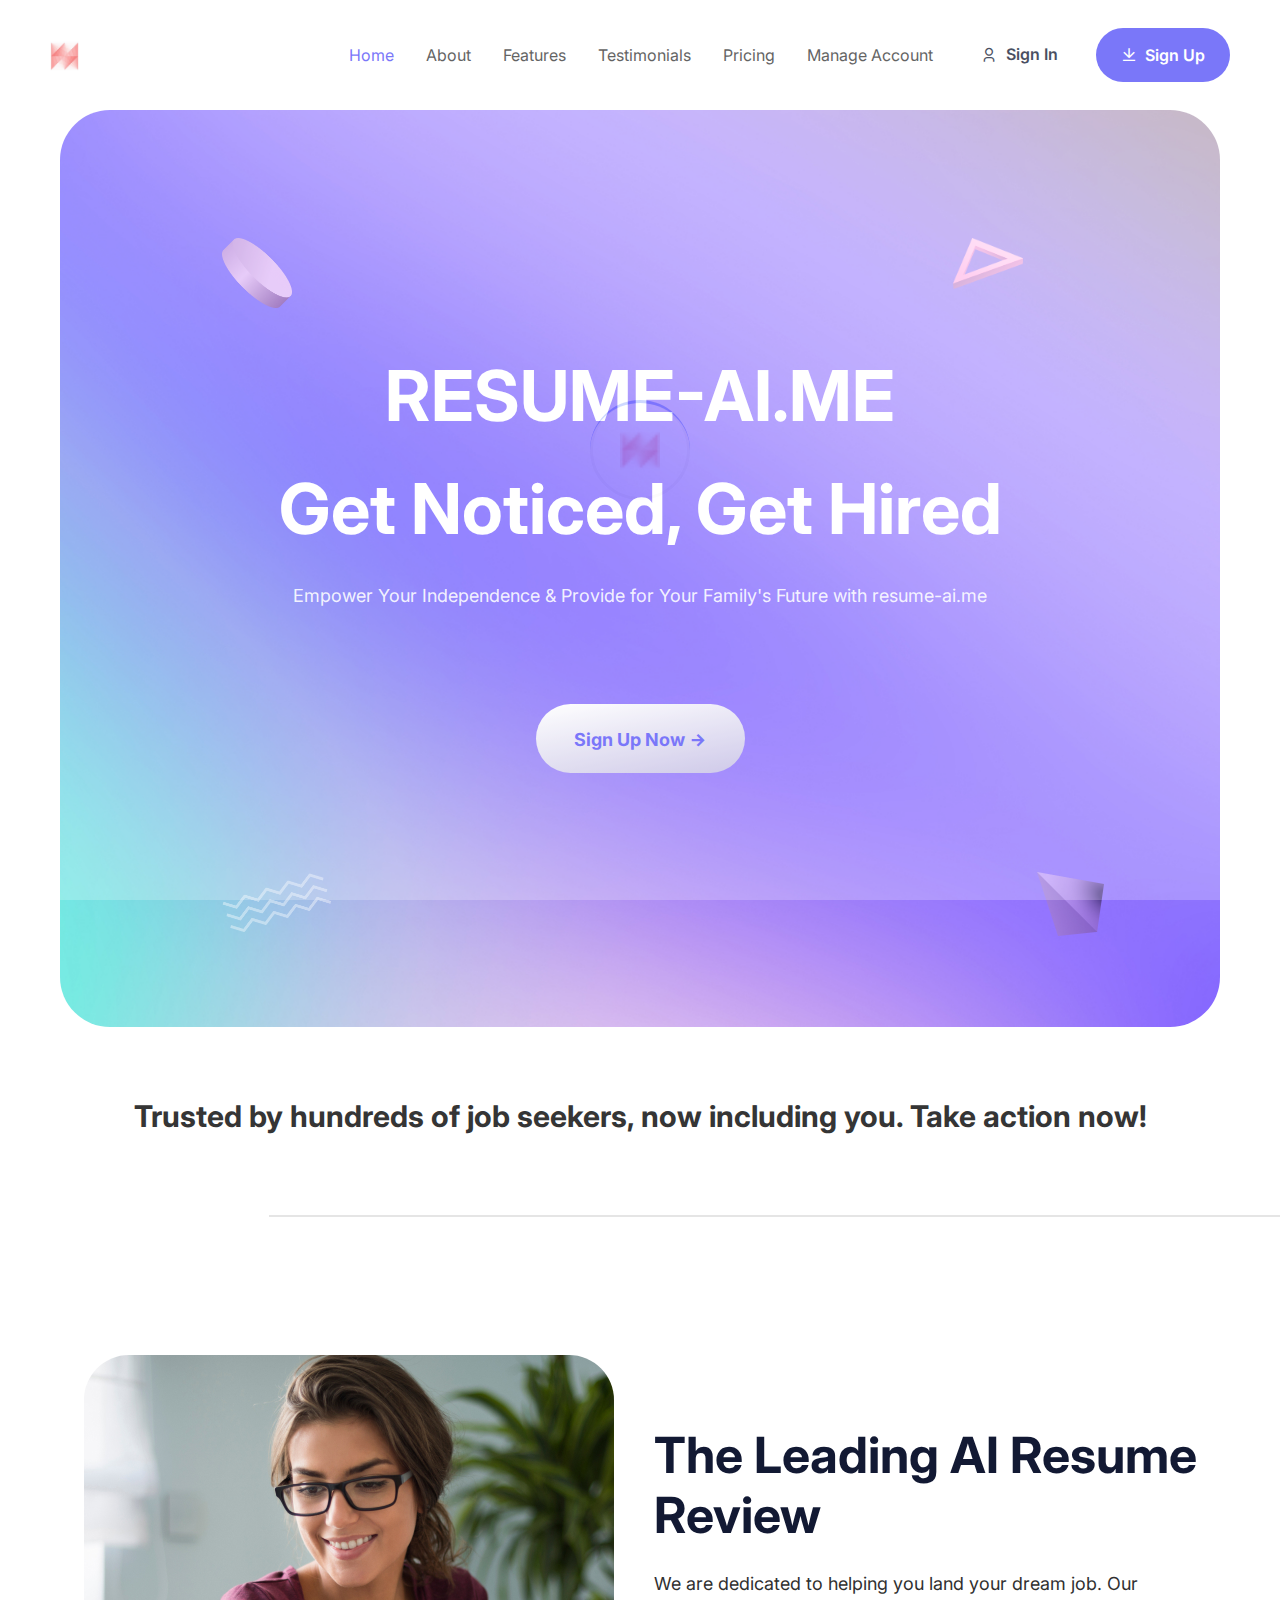
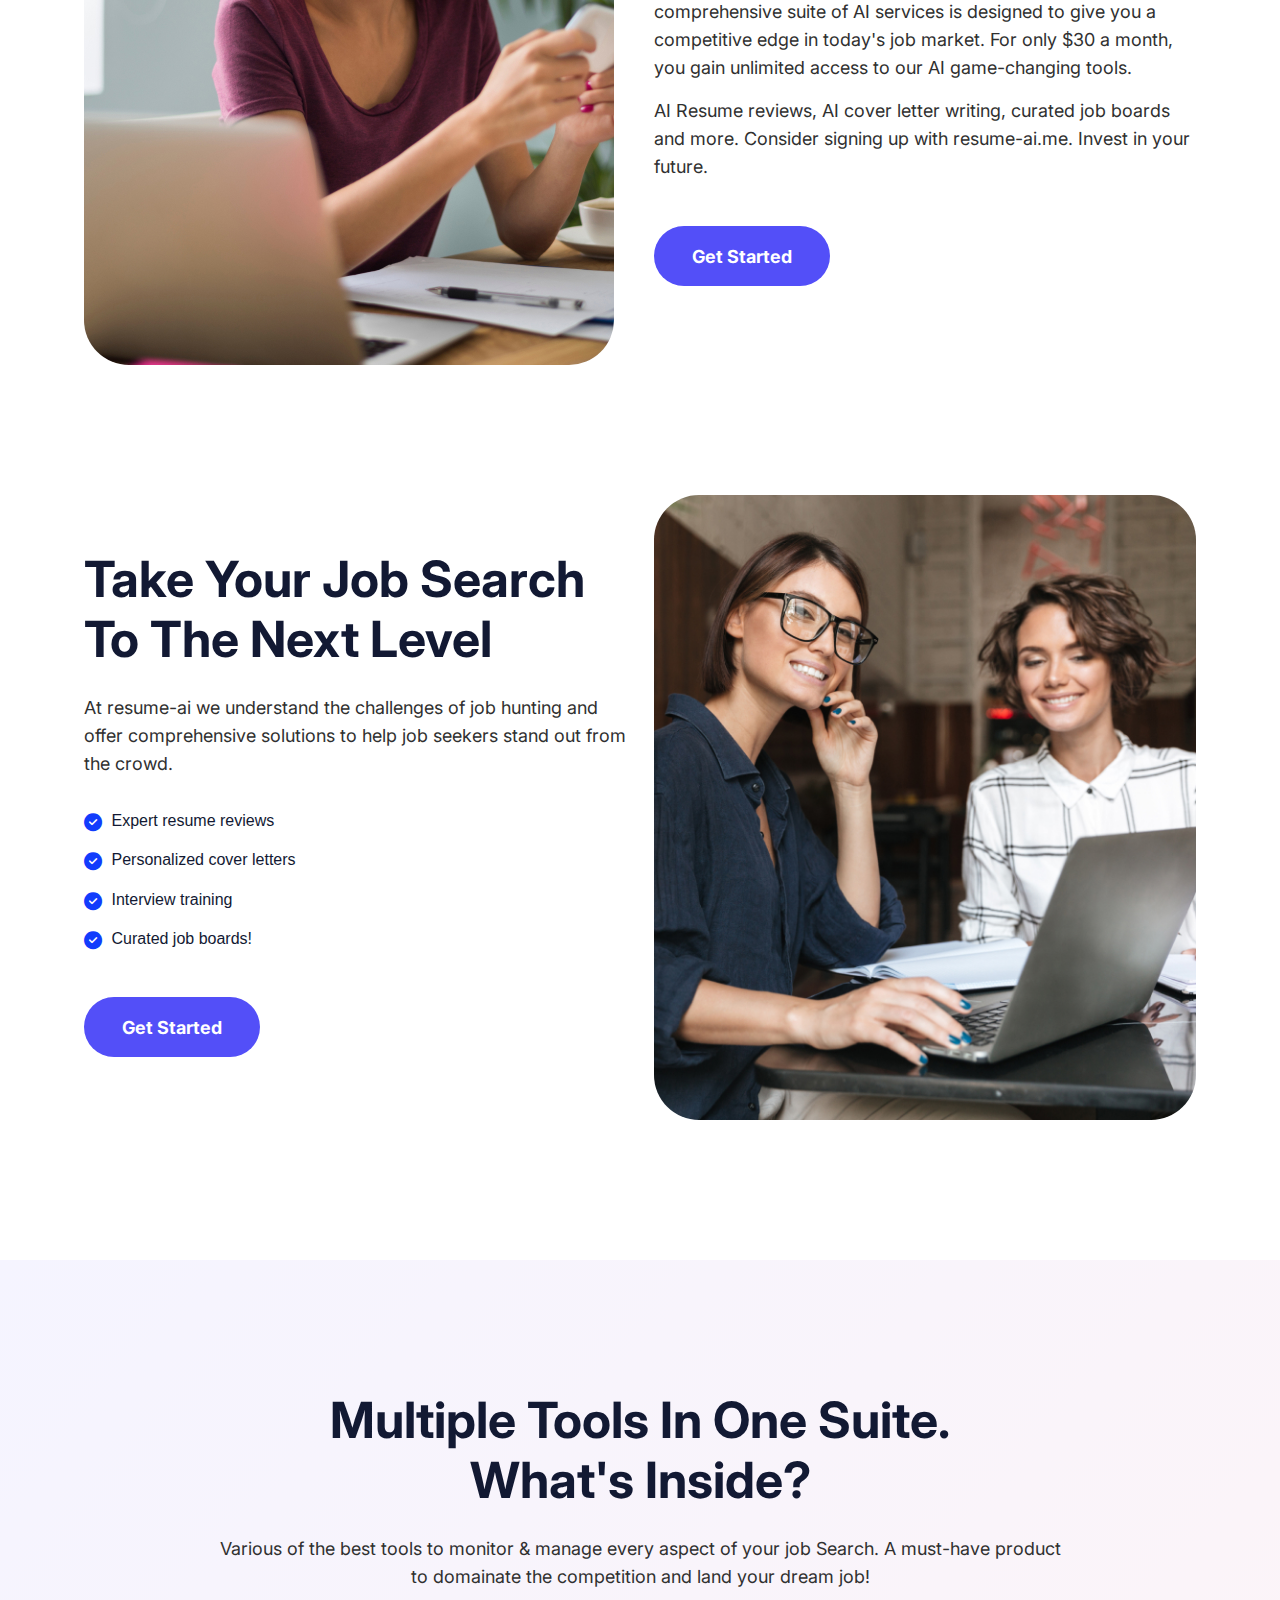
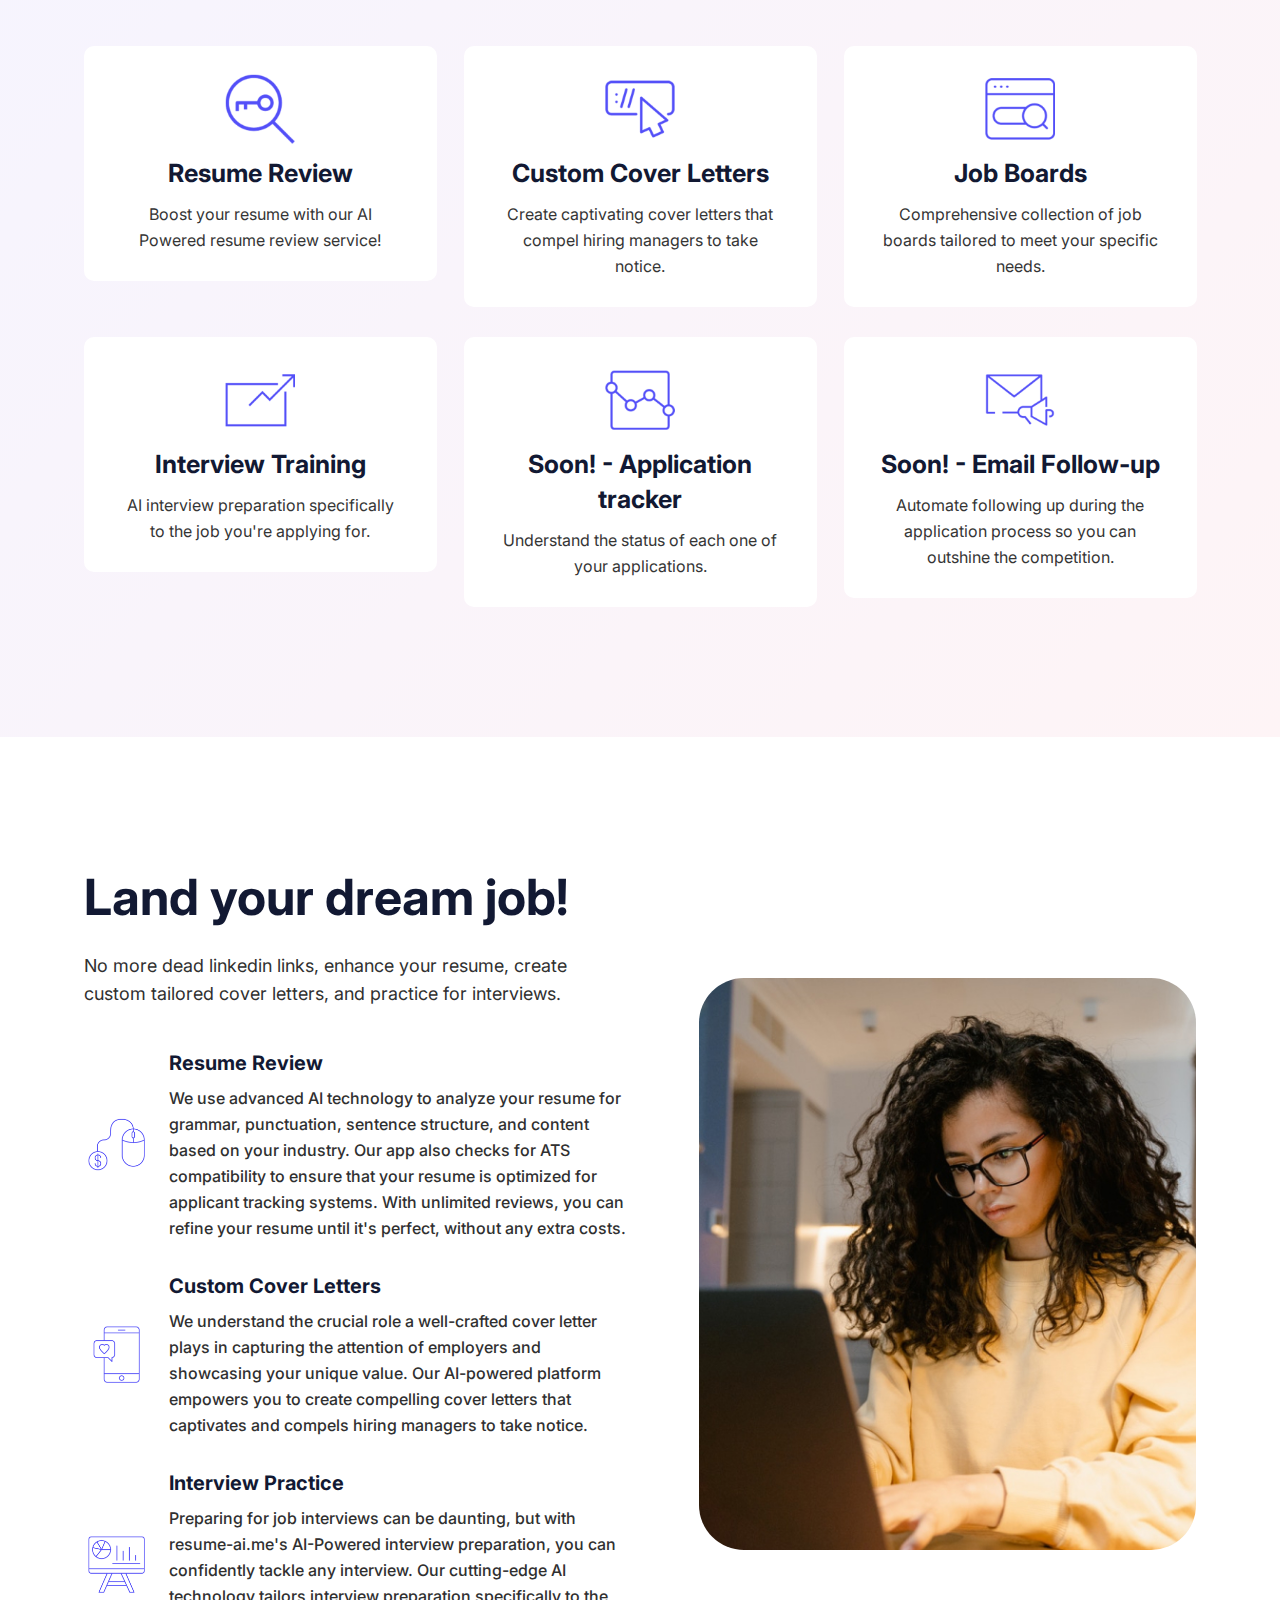
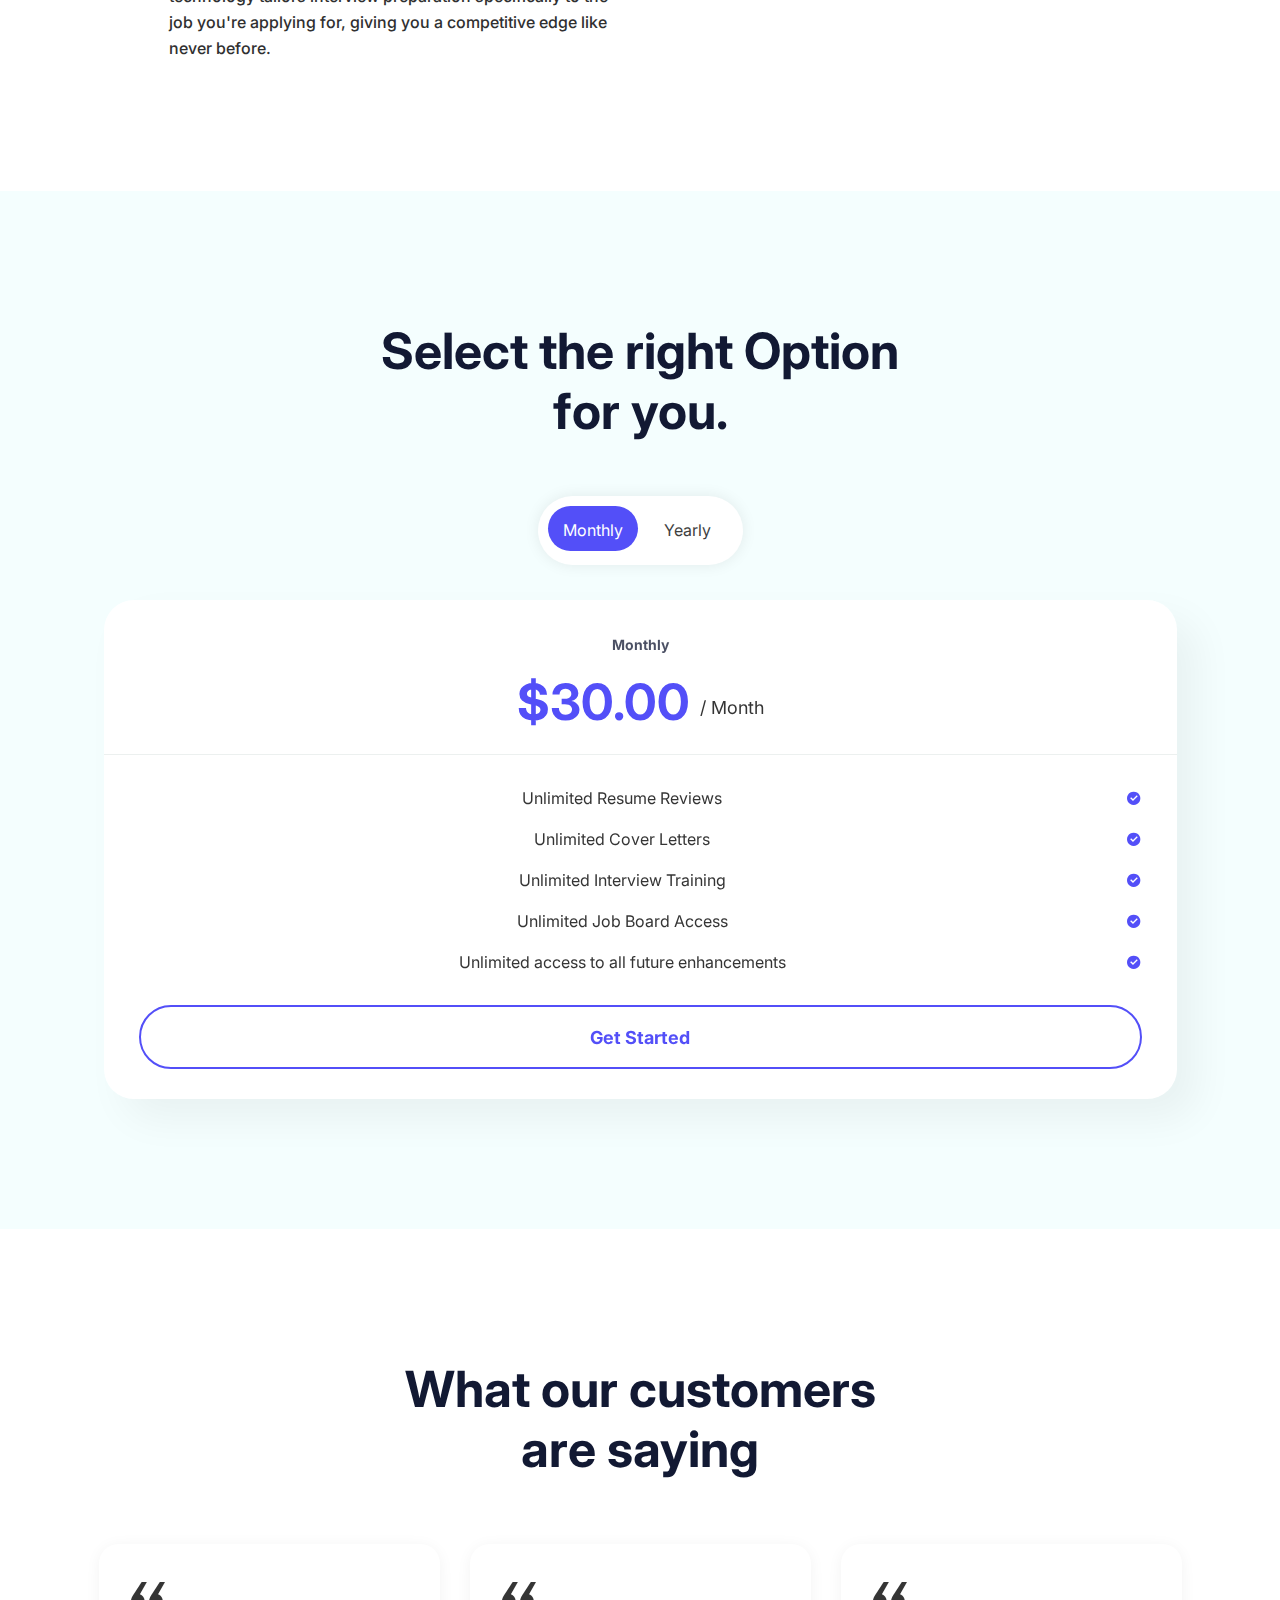
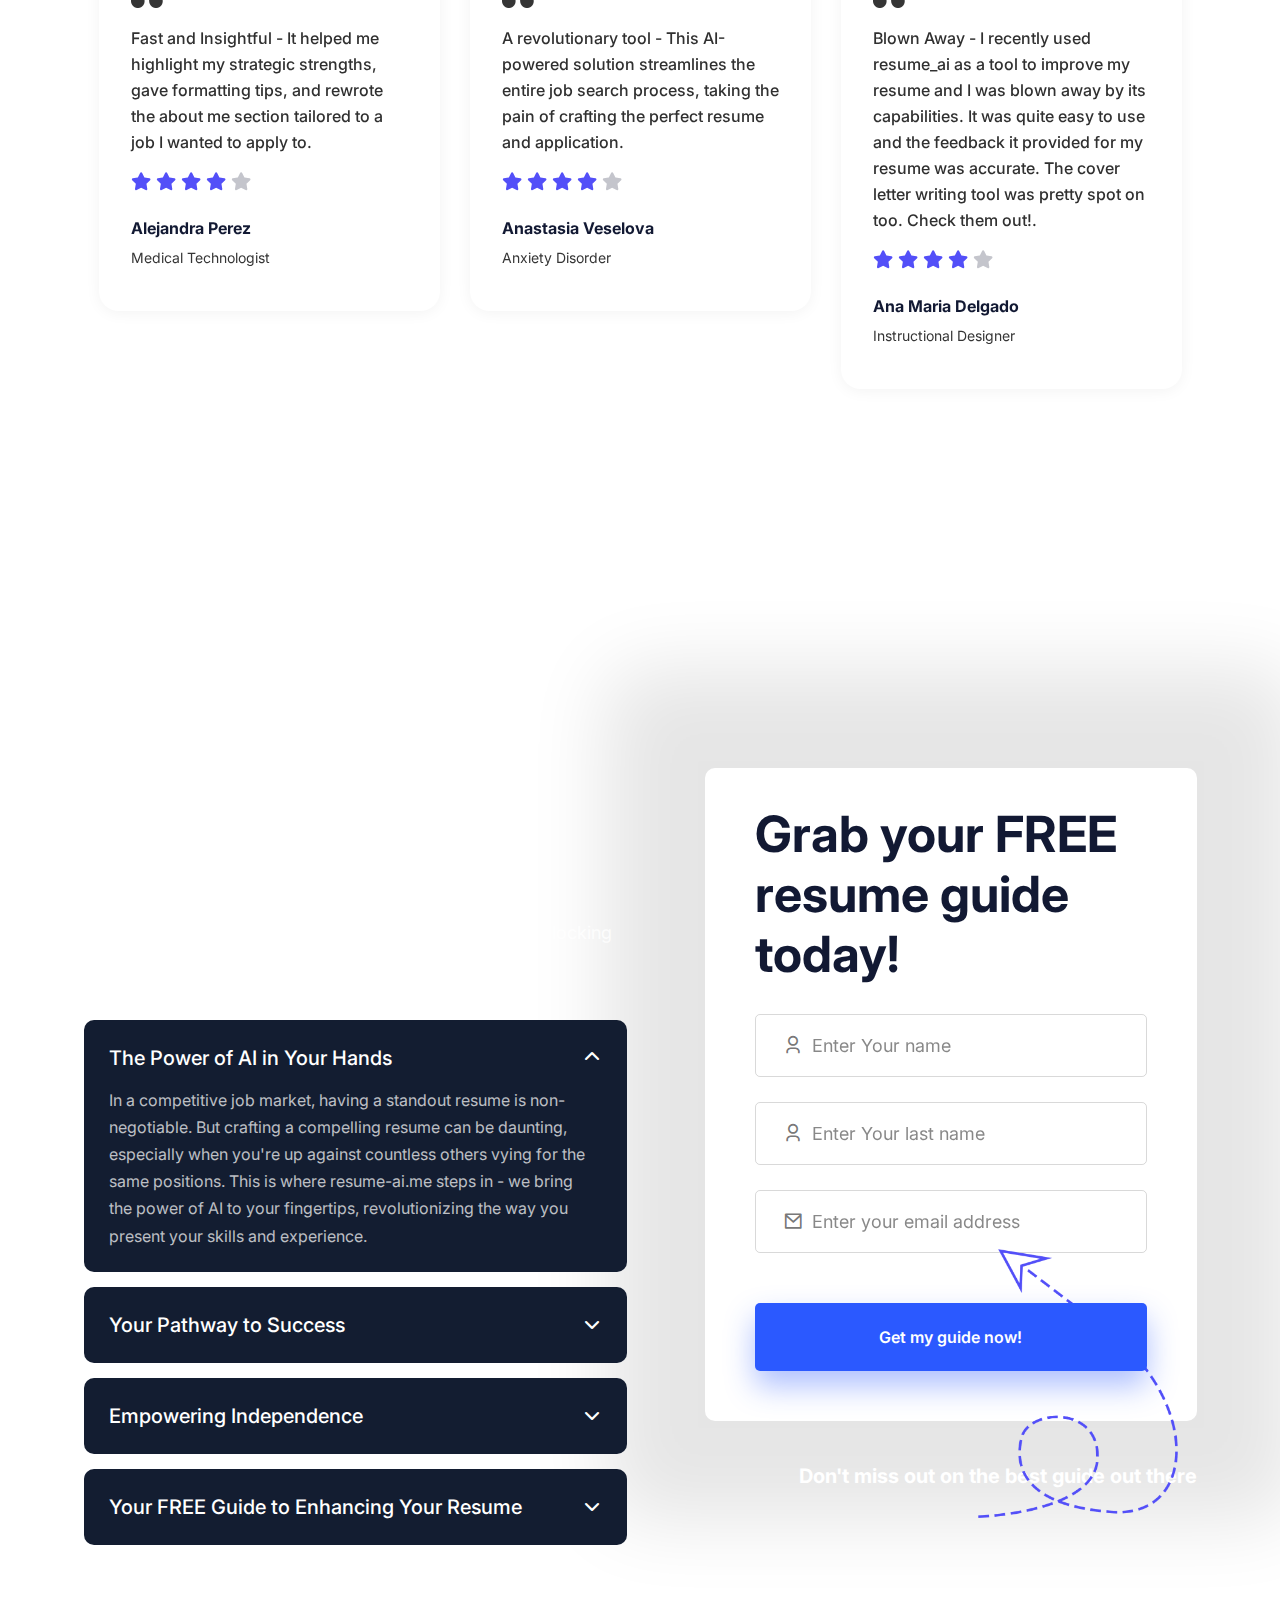
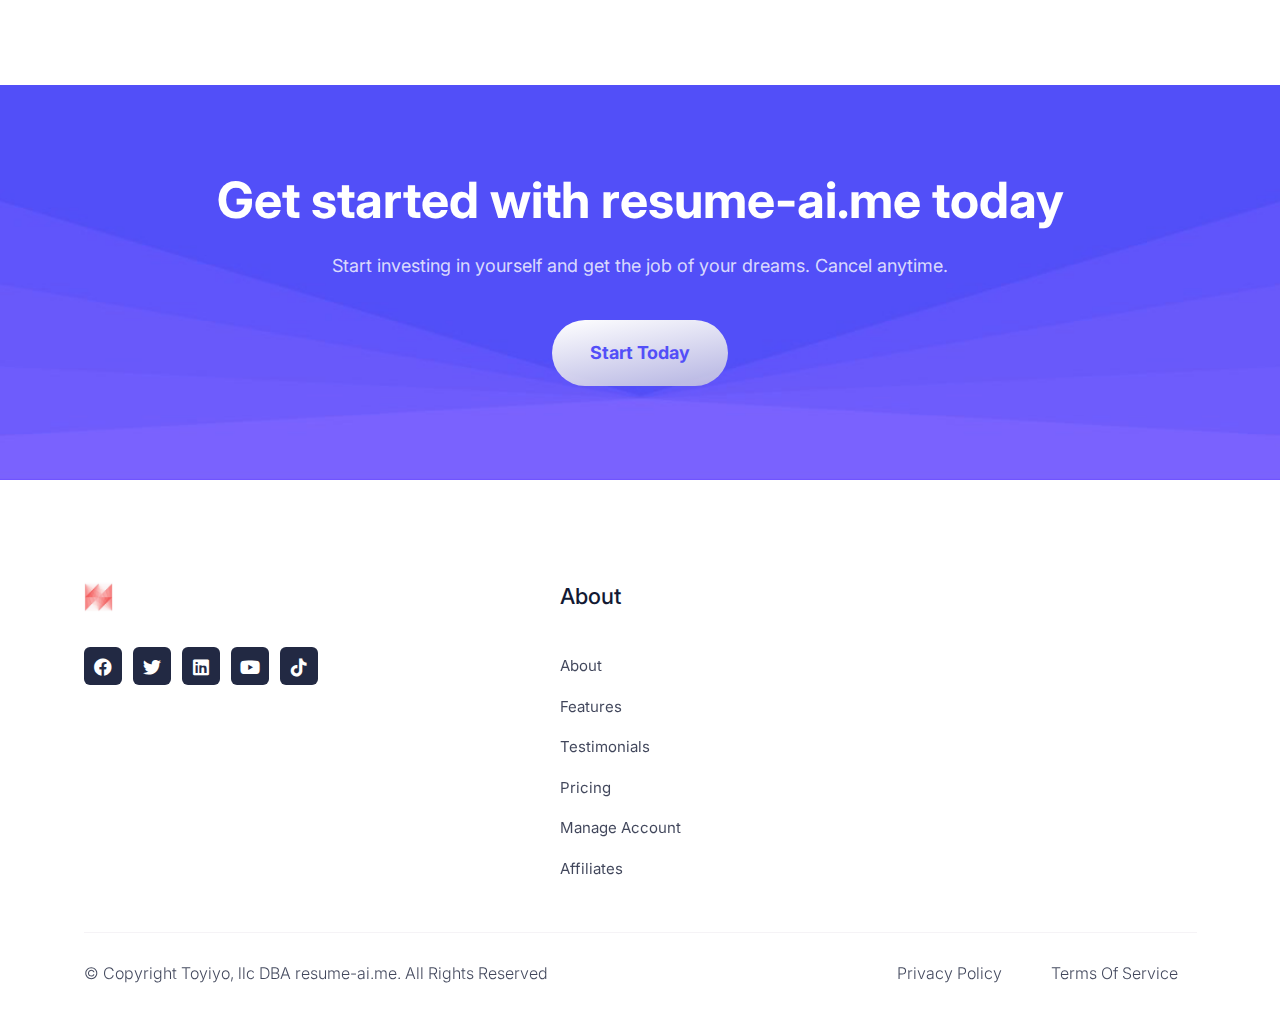
==== index.html @ 96a03cfb "Update index.html" ====
<!DOCTYPE html>
<html lang="zxx">
  <head>
    <!--Gtag-->
    <!-- Google tag (gtag.js) -->
    <script
      async
      src="https://www.googletagmanager.com/gtag/js?id=G-K5PJ9PQ7TT"
    ></script>
    <script>
      window.dataLayer = window.dataLayer || [];
      function gtag() {
        dataLayer.push(arguments);
      }
      gtag("js", new Date());

      gtag("config", "G-K5PJ9PQ7TT");
    </script>
    <!-- meta tag -->
    <meta charset="utf-8" />
    <title>Resume-ai, revolutionize your job search</title>
    <meta name="description" content="" />
    <!-- responsive tag -->
    <meta http-equiv="x-ua-compatible" content="ie=edge" />
    <meta name="viewport" content="width=device-width, initial-scale=1" />
    <!-- favicon -->
    <link rel="apple-touch-icon" href="apple-touch-icon.png" />
    <link
      rel="shortcut icon"
      type="image/x-icon"
      href="assets/images/fav.png"
    />
    <!-- Bootstrap v4.4.1 css -->
    <link
      rel="stylesheet"
      type="text/css"
      href="assets/css/bootstrap.min.css"
    />
    <!-- font-awesome css -->

    <link rel="stylesheet" type="text/css" href="assets/css/all.min.css" />
    <!-- Remixicon css -->
    <link rel="stylesheet" type="text/css" href="assets/css/remixicon.css" />
    <!-- flaticon css -->
    <link rel="stylesheet" type="text/css" href="assets/fonts/flaticon.css" />
    <!-- animate css -->
    <link rel="stylesheet" type="text/css" href="assets/css/animate.css" />
    <!-- slick css -->
    <link rel="stylesheet" type="text/css" href="assets/css/slick.css" />
    <!-- off canvas css -->
    <link rel="stylesheet" type="text/css" href="assets/css/off-canvas.css" />
    <!-- magnific popup css -->
    <link
      rel="stylesheet"
      type="text/css"
      href="assets/css/magnific-popup.css"
    />
    <!-- Main Menu css -->
    <link rel="stylesheet" href="assets/css/rsmenu-main.css" />
    <!-- spacing css -->
    <link rel="stylesheet" type="text/css" href="assets/css/rs-spacing.css" />
    <!-- style css -->
    <link rel="stylesheet" type="text/css" href="style.css" />
    <!-- This stylesheet dynamically changed from style.less -->
    <!-- responsive css -->
    <link rel="stylesheet" type="text/css" href="assets/css/responsive.css" />

    <!--datadog tag-->
    <script>
      (function (h, o, u, n, d) {
        h = h[d] = h[d] || {
          q: [],
          onReady: function (c) {
            h.q.push(c);
          },
        };
        d = o.createElement(u);
        d.async = 1;
        d.src = n;
        n = o.getElementsByTagName(u)[0];
        n.parentNode.insertBefore(d, n);
      })(
        window,
        document,
        "script",
        "https://www.datadoghq-browser-agent.com/us1/v4/datadog-rum.js",
        "DD_RUM"
      );
      window.DD_RUM.onReady(function () {
        window.DD_RUM.init({
          clientToken: "pubc1c7d9fa3da0b1ff248203eec0dca40a",
          applicationId: "ee52e3e3-b431-43c6-9e28-44c8f64b6239",
          site: "datadoghq.com",
          service: "resume-ai",
          env: "prod",
          // Specify a version number to identify the deployed version of your application in Datadog
          // version: '1.0.0',
          sessionSampleRate: 100,
          sessionReplaySampleRate: 50,
          trackUserInteractions: true,
          trackResources: true,
          trackLongTasks: true,
          defaultPrivacyLevel: "mask-user-input",
        });

        window.DD_RUM.startSessionReplayRecording();
      });
    </script>
    <!--rewardful-->
    <script>
      (function (w, r) {
        w._rwq = r;
        w[r] =
          w[r] ||
          function () {
            (w[r].q = w[r].q || []).push(arguments);
          };
      })(window, "rewardful");
    </script>
    <script
      async
      src="https://r.wdfl.co/rw.js"
      data-rewardful="3a5c60"
    ></script>
    <!-- Meta Pixel Code -->
    <script>
      !(function (f, b, e, v, n, t, s) {
        if (f.fbq) return;
        n = f.fbq = function () {
          n.callMethod
            ? n.callMethod.apply(n, arguments)
            : n.queue.push(arguments);
        };
        if (!f._fbq) f._fbq = n;
        n.push = n;
        n.loaded = !0;
        n.version = "2.0";
        n.queue = [];
        t = b.createElement(e);
        t.async = !0;
        t.src = v;
        s = b.getElementsByTagName(e)[0];
        s.parentNode.insertBefore(t, s);
      })(
        window,
        document,
        "script",
        "https://connect.facebook.net/en_US/fbevents.js"
      );
      fbq("init", "377514585157557");
      fbq("track", "PageView");
    </script>
    <noscript
      ><img
        height="1"
        width="1"
        style="display: none"
        src="https://www.facebook.com/tr?id=377514585157557&ev=PageView&noscript=1"
    /></noscript>
    <!-- End Meta Pixel Code -->
  </head>

  <body class="defult-home">
    <div class="offwrap"></div>

    <!--Preloader start here-->
    <div id="pre-load">
      <div id="loader" class="loader">
        <div class="loader-container">
          <div class="loader-icon">
            <img src="assets/images/fav.png" alt="resume-ai" />
          </div>
        </div>
      </div>
    </div>
    <!--Preloader area end here-->

    <!-- Main content Start -->
    <div class="main-content">
      <!--Full width header Start-->
      <div class="full-width-header">
        <!--Header Start-->
        <header id="rs-header" class="rs-header header-style1 header-modify7">
          <!-- Menu Start -->
          <div class="menu-area menu-sticky">
            <div class="container-fluid">
              <div class="row-table">
                <div class="col-cell header-logo">
                  <div class="logo-area">
                    <a href="index.html">
                      <img
                        class="normal-logo"
                        src="assets/images/logo.png"
                        alt="logo"
                      />
                      <img
                        class="sticky-logo"
                        src="assets/images/logo.png"
                        alt="logo"
                      />
                    </a>
                  </div>
                </div>
                <div class="col-cell">
                  <div class="rs-menu-area">
                    <div class="main-menu">
                      <nav class="rs-menu hidden-md">
                        <ul class="nav-menu">
                          <li class="menu-item current-menu-item">
                            <a href="#">Home</a>
                          </li>
                          <li class="menu-item">
                            <a href="#about-us">About</a>
                          </li>
                          <li class="menu-item">
                            <a href="#features">Features</a>
                          </li>
                          <li class="menu-item">
                            <a href="#testimonials">Testimonials</a>
                          </li>
                          <li class="menu-item">
                            <a href="#pricing">Pricing</a>
                          </li>
                          <li class="last-item menu-item">
                            <a
                              href="https://billing.stripe.com/p/login/14k5ntbdn5S8fOE5kk"
                              >Manage Account</a
                            >
                          </li>
                        </ul>
                        <!-- //.nav-menu -->
                      </nav>
                    </div>
                    <!-- //.main-menu -->
                  </div>
                </div>
                <div class="col-cell">
                  <div class="expand-btn-inner">
                    <ul>
                      <li class="btn-signin">
                        <a
                          class="signin-button"
                          href="https://resume-ai.zapier.app/"
                        >
                          <span class="sign-text"
                            ><i class="ri-user-3-line"></i> Sign In
                          </span>
                        </a>
                      </li>
                      <li class="btn-quote">
                        <a id="signup-link" href="#"
                          ><span class="btn-text"
                            ><i class="ri-download-line"></i> Sign Up</span
                          ></a
                        >
                      </li>
                      <li class="nav-link">
                        <a id="nav-expander" class="nav-expander bar" href="#">
                          <div class="bar">
                            <span class="dot1"></span>
                            <span class="dot2"></span>
                            <span class="dot3"></span>
                          </div>
                        </a>
                      </li>
                    </ul>
                  </div>
                </div>
              </div>
            </div>
          </div>
          <!-- Menu End -->

          <!-- Canvas Mobile Menu start -->
          <nav
            class="right_menu_togle mobile-navbar-menu"
            id="mobile-navbar-menu"
          >
            <div class="close-btn">
              <a id="nav-close2" class="nav-close">
                <div class="line">
                  <span class="line1"></span>
                  <span class="line2"></span>
                </div>
              </a>
            </div>
            <ul class="nav-menu">
              <li class="menu-item current-menu-item">
                <a href="#">Home</a>
              </li>
              <li class="menu-item">
                <a href="#about-us">About</a>
              </li>
              <li class="menu-item">
                <a href="#features">Features</a>
              </li>
              <li class="menu-item">
                <a href="#testimonials">Testimonials</a>
              </li>
              <li class="menu-item">
                <a href="#pricing">Pricing</a>
              </li>
              <li class="last-item menu-item">
                <a href="https://billing.stripe.com/p/login/14k5ntbdn5S8fOE5kk"
                  >Manage Account</a
                >
              </li>
            </ul>
            <!-- //.nav-menu -->

            <!-- //.nav-menu -->
            <div class="canvas-contact">
              <ul>
                <li class="btn-signin">
                  <a class="signin-button" href="https://resume-ai.zapier.app/">
                    <span class="sign-text"
                      ><i class="ri-user-3-line"></i> Sign In
                    </span>
                  </a>
                </li>
                <li class="btn-quote">
                  <a href="contact-1.html"
                    ><span class="btn-text"
                      ><i class="ri-download-line"></i> Download</span
                    ></a
                  >
                </li>
              </ul>
            </div>
          </nav>
          <!-- Canvas Menu end -->
        </header>
        <!--Header End-->
      </div>
      <!--Full width header End-->

      <!-- Banner Start -->
      <div class="rs-banner banner-style10">
        <div class="container custom2">
          <div class="content-wrap">
            <h1 class="title">RESUME-AI.ME</h1>
            <h1 class="title">Get Noticed, Get Hired</h1>
            <div class="description">
              <p>
                Empower Your Independence & Provide for Your Family's Future
                with resume-ai.me
              </p>
            </div>
            <div class="btn-part mt-40">
              <a id="signup-button" class="readon started sasco" href="#">
                <span class="btn-text">Sign Up Now</span>
                <i class="ri-arrow-right-line"></i>
              </a>
            </div>
          </div>
        </div>
        <div class="banner-animate">
          <div class="bnr-animation one">
            <img
              class="spiner"
              src="assets/images/banner/style10/shape1.png"
              alt=""
            />
          </div>
          <div class="bnr-animation two">
            <img
              class="spiner"
              src="assets/images/banner/style10/shape2.png"
              alt=""
            />
          </div>
          <div class="bnr-animation three">
            <img
              class="left-right2"
              src="assets/images/banner/style10/shape3.png"
              alt=""
            />
          </div>
          <div class="bnr-animation four">
            <img
              class="scale"
              src="assets/images/banner/style10/shape4.png"
              alt=""
            />
          </div>
        </div>
      </div>
      <!-- Banner End -->

      <!-- Partner Start -->
      <div class="rs-partner partner-style2 partner-modify1 pt-70 pb-70">
        <div class="container">
          <div class="sec-title text-center mb-40">
            <h3 class="title title3">
              Trusted by hundreds of job seekers, now including you. Take action
              now!
            </h3>
          </div>
          <div class="slider partner-slide-1"></div>
          <div class="ptnr-border-bottom"></div>
        </div>
      </div>
      <!-- Partner End -->

      <!-- About Start -->
      <div
        id="about-us"
        class="rs-about about-style1 about-modify1 pt-110 pb-130 md-pt-10 md-pb-0"
      >
        <div class="container custom6">
          <div class="row y-middle">
            <div class="col-lg-6 md-mb-50">
              <div class="about-img">
                <img
                  class="js-tilt"
                  src="assets/images/about/style5/about-11.jpg"
                  alt="Images"
                />
              </div>
            </div>
            <div class="col-lg-6">
              <div class="sec-title">
                <h2 class="title pb-25">The Leading AI Resume Review</h2>
                <p class="desc pb-15">
                  We are dedicated to helping you land your dream job. Our
                  comprehensive suite of AI services is designed to give you a
                  competitive edge in today's job market. For only $30 a month,
                  you gain unlimited access to our AI game-changing tools.
                </p>
                <p class="desc">
                  AI Resume reviews, AI cover letter writing, curated job boards and
                  more. Consider signing up with resume-ai.me. Invest in your
                  future.
                </p>
                <div class="btn-part mt-45">
                  <a class="readon started contact" href="#">
                    <span class="btn-text">Get Started</span>
                  </a>
                </div>
              </div>
            </div>
          </div>
        </div>
      </div>
      <!-- About End -->

      <!-- Feature Start -->
      <div
        id="features"
        class="rs-feature feature-style2 feature-modify4 pb-140 md-pt-70 md-pb-80"
      >
        <div class="container">
          <div class="row y-middle">
            <div class="col-lg-6 md-mb-50">
              <div class="feature-btn-wrap">
                <div class="sec-title mb-40">
                  <h2 class="title pb-25">
                    Take Your Job Search To The Next Level
                  </h2>
                  <p class="desc pb-30">
                    At resume-ai we understand the challenges of job hunting and
                    offer comprehensive solutions to help job seekers stand out
                    from the crowd.
                  </p>
                  <ul class="check-lists check-style6">
                    <li class="list-item">
                      <span class="icon-list-icon">
                        <i class="fa-solid fa-check-circle"></i>
                      </span>
                      <span class="list-text">Expert resume reviews</span>
                    </li>
                    <li class="list-item">
                      <span class="icon-list-icon">
                        <i class="fa-solid fa-check-circle"></i>
                      </span>
                      <span class="list-text">Personalized cover letters</span>
                    </li>
                    <li class="list-item">
                      <span class="icon-list-icon">
                        <i class="fa-solid fa-check-circle"></i>
                      </span>
                      <span class="list-text">Interview training</span>
                    </li>
                    <li class="list-item">
                      <span class="icon-list-icon">
                        <i class="fa-solid fa-check-circle"></i>
                      </span>
                      <span class="list-text">Curated job boards!</span>
                    </li>
                  </ul>
                </div>
                <ul class="bnr-wrap">
                  <li>
                    <a class="readon started contact" href="#">
                      <span class="btn-text">Get Started</span>
                    </a>
                  </li>
                </ul>
              </div>
            </div>
            <div class="col-lg-6">
              <div class="feature-img">
                <img
                  class="js-tilt"
                  src="assets/images/about/style5/about-12.jpg"
                  alt="Images"
                />
              </div>
            </div>
          </div>
        </div>
      </div>
      <!-- Feature End -->

      <!-- Services Start -->
      <div
        class="rs-services services-style8 gray-bg15 pt-130 pb-130 md-pt-80 md-pb-80"
      >
        <div class="container">
          <div class="sec-title text-center mb-55 md-mb-35">
            <h2 class="title pb-25">
              Multiple Tools In One Suite.<br />
              What's Inside?
            </h2>
            <p class="desc">
              Various of the best tools to monitor & manage every aspect of your
              job Search. A must-have product<br />
              to domainate the competition and land your dream job!
            </p>
          </div>
          <div class="row">
            <div class="col-xl-4 col-md-6 mb-30">
              <div class="services-item">
                <div class="services-wrap">
                  <div class="services-icon">
                    <img
                      src="assets/images/services/style10/ser-1.png"
                      alt="Images"
                    />
                  </div>
                  <div class="services-content">
                    <h4 class="title">
                      <a href="services-details.html">Resume Review</a>
                    </h4>
                    <p class="services-txt">
                      Boost your resume with our AI Powered resume review
                      service!
                    </p>
                  </div>
                </div>
              </div>
            </div>
            <div class="col-xl-4 col-md-6 mb-30">
              <div class="services-item">
                <div class="services-wrap">
                  <div class="services-icon">
                    <img
                      src="assets/images/services/style10/ser-2.png"
                      alt="Images"
                    />
                  </div>
                  <div class="services-content">
                    <h4 class="title">
                      <a href="services-details.html">Custom Cover Letters</a>
                    </h4>
                    <p class="services-txt">
                      Create captivating cover letters that compel hiring
                      managers to take notice.
                    </p>
                  </div>
                </div>
              </div>
            </div>
            <div class="col-xl-4 col-md-6 mb-30">
              <div class="services-item">
                <div class="services-wrap">
                  <div class="services-icon">
                    <img
                      src="assets/images/services/style10/ser-3.png"
                      alt="Images"
                    />
                  </div>
                  <div class="services-content">
                    <h4 class="title">
                      <a href="services-details.html">Job Boards</a>
                    </h4>
                    <p class="services-txt">
                      Comprehensive collection of job boards tailored to meet
                      your specific needs.
                    </p>
                  </div>
                </div>
              </div>
            </div>
            <div class="col-xl-4 col-md-6 xl-mb-30">
              <div class="services-item">
                <div class="services-wrap">
                  <div class="services-icon">
                    <img
                      src="assets/images/services/style10/ser-4.png"
                      alt="Images"
                    />
                  </div>
                  <div class="services-content">
                    <h4 class="title">
                      <a href="services-details.html">Interview Training</a>
                    </h4>
                    <p class="services-txt">
                      AI interview preparation specifically to the job you're
                      applying for.
                    </p>
                  </div>
                </div>
              </div>
            </div>
            <div class="col-xl-4 col-md-6 sm-mb-30">
              <div class="services-item">
                <div class="services-wrap">
                  <div class="services-icon">
                    <img
                      src="assets/images/services/style10/ser-5.png"
                      alt="Images"
                    />
                  </div>
                  <div class="services-content">
                    <h4 class="title">
                      <a href="services-details.html"
                        >Soon! - Application tracker</a
                      >
                    </h4>
                    <p class="services-txt">
                      Understand the status of each one of your applications.
                    </p>
                  </div>
                </div>
              </div>
            </div>
            <div class="col-xl-4 col-md-6">
              <div class="services-item">
                <div class="services-wrap">
                  <div class="services-icon">
                    <img
                      src="assets/images/services/style10/ser-6.png"
                      alt="Images"
                    />
                  </div>
                  <div class="services-content">
                    <h4 class="title">
                      <a href="services-details.html"
                        >Soon! - Email Follow-up</a
                      >
                    </h4>
                    <p class="services-txt">
                      Automate following up during the application process so
                      you can outshine the competition.
                    </p>
                  </div>
                </div>
              </div>
            </div>
          </div>
        </div>
      </div>
      <!-- Services End -->

      <!-- Services Start -->
      <div
        id="rs-services"
        class="rs-services services-style9 pt-130 pb-130 md-pt-80 md-pb-80"
      >
        <div class="container">
          <div class="row y-middle">
            <div class="col-lg-6 md-mb-50">
              <div class="sec-title mb-40">
                <h2 class="title pb-25">Land your dream job!</h2>
                <p class="desc">
                  No more dead linkedin links, enhance your resume, create
                  custom tailored cover letters, and practice for interviews.
                </p>
              </div>
              <div class="services-item mb-30">
                <div class="services-icon">
                  <img
                    src="assets/images/services/style11/icons/home1/1.png"
                    alt=""
                  />
                </div>
                <div class="services-text">
                  <h2 class="title">Resume Review</h2>
                  <p>
                    We use advanced AI technology to analyze your resume for
                    grammar, punctuation, sentence structure, and content based
                    on your industry. Our app also checks for ATS compatibility
                    to ensure that your resume is optimized for applicant
                    tracking systems. With unlimited reviews, you can refine
                    your resume until it's perfect, without any extra costs.
                  </p>
                </div>
              </div>
              <div class="services-item mb-30">
                <div class="services-icon">
                  <img
                    src="assets/images/services/style11/icons/home1/2.png"
                    alt=""
                  />
                </div>
                <div class="services-text">
                  <h2 class="title">Custom Cover Letters</h2>
                  <p>
                    We understand the crucial role a well-crafted cover letter
                    plays in capturing the attention of employers and showcasing
                    your unique value. Our AI-powered platform empowers you to
                    create compelling cover letters that captivates and compels
                    hiring managers to take notice.
                  </p>
                </div>
              </div>
              <div class="services-item">
                <div class="services-icon">
                  <img
                    src="assets/images/services/style11/icons/home1/3.png"
                    alt=""
                  />
                </div>
                <div class="services-text">
                  <h2 class="title">Interview Practice</h2>
                  <p>
                    Preparing for job interviews can be daunting, but with
                    resume-ai.me's AI-Powered interview preparation, you can
                    confidently tackle any interview. Our cutting-edge AI
                    technology tailors interview preparation specifically to the
                    job you're applying for, giving you a competitive edge like
                    never before.
                  </p>
                </div>
              </div>
            </div>
            <div class="col-lg-6">
              <div class="services-img">
                <img
                  class="js-tilt"
                  src="assets/images/services/style11/ser-image11.jpg"
                  alt="Images"
                />
              </div>
            </div>
          </div>
        </div>
      </div>
      <!-- Services End -->

      <!-- Pricing Start -->
      <div
        id="pricing"
        class="pricing-container rs-pricing-container pricing-style1 pricing-modify4 gray-bg16 pt-130 pb-130 md-pt-80 md-pb-80 text-centered"
      >
        <div class="sec-title text-center mb-55 md-mb-35">
          <h2 class="title">
            Select the right Option<br />
            for you.
          </h2>
        </div>
        <div class="pricing-switcher">
          <p class="fieldset mnt-ac">
            <input
              type="radio"
              name="duration-1"
              value="monthly"
              id="monthly-1"
              checked=""
            />
            <label for="monthly-1" id="rsmnt" class="rs-mnt">Monthly </label>
            <input
              type="radio"
              name="duration-1"
              value="yearly"
              id="yearly-1"
            />
            <label for="yearly-1" id="rsyrs" class="rs-yrs">Yearly </label>
            <span class="switch"></span>
          </p>
        </div>
        <div class="container text-center">
          <ul class="bounce-invert">
            <li class="exclusive md-mb-50">
              <ul class="pricing-wrapper">
                <li data-type="monthly" class="is-visible">
                  <header class="pricing-header">
                    <h3 class="title">Monthly</h3>
                    <div class="price-inner">
                      <div class="price">$30.00</div>
                      <span>/ Month</span>
                    </div>
                  </header>
                  <div class="pricing-body">
                    <div class="features">
                      <ul>
                        <li>Unlimited Resume Reviews</li>
                        <li>Unlimited Cover Letters</li>
                        <li>Unlimited Interview Training</li>
                        <li>Unlimited Job Board Access</li>
                        <li>Unlimited access to all future enhancements</li>
                      </ul>
                    </div>
                  </div>
                  <footer class="pricing-footer">
                    <a href="#">Get Started</a>
                  </footer>
                </li>
                <li data-type="yearly" class="is-hidden mx-auto">
                  <header class="pricing-header">
                    <h3 class="title">Yearly</h3>
                    <div class="price-inner">
                      <div class="price">$300.00</div>
                      <span>/ Year</span>
                    </div>
                  </header>
                  <div class="pricing-body">
                    <div class="features">
                      <ul>
                        <li>Unlimited Resume Reviews</li>
                        <li>Unlimited Cover Letters</li>
                        <li>Unlimited Interview Training</li>
                        <li>Unlimited Job Board Access</li>
                        <li>Unlimited access to all future enhancements</li>
                        <li class="fa fa-dollar">
                          <strong>Save $60.00 per year</strong>
                        </li>
                      </ul>
                    </div>
                  </div>
                  <footer class="pricing-footer">
                    <a href="#">Get Started</a>
                  </footer>
                </li>
              </ul>
            </li>
          </ul>
        </div>
      </div>
      <!-- Pricing End -->

      <!-- Testimonial Section End -->
      <div
        id="testimonials"
        class="rs-testimonial testimonial-style2 testimonial-modify7 pt-130 pb-170 md-pt-80 md-pb-120"
      >
        <div class="container custom4">
          <div class="sec-title text-center mb-55">
            <h2 class="title">
              What our customers<br />
              are saying
            </h2>
          </div>
          <div class="slider testi-slide-1">
            <div class="testi-item">
              <div class="item-content">
                <span>
                  <img
                    class="normal-logo"
                    src="assets/images/testimonial/style1/quote-1.png"
                    alt="Testimonial"
                  />
                  <img
                    class="hover-logo"
                    src="assets/images/testimonial/style1/quote-7.png"
                    alt="Testimonial"
                  />
                </span>
                <p>
                  Fast and Insightful - It helped me highlight my strategic
                  strengths, gave formatting tips, and rewrote the about me
                  section tailored to a job I wanted to apply to.
                </p>
              </div>
              <div class="testi-content">
                <div class="rattings">
                  <i class="fa fa-star"></i>
                  <i class="fa fa-star"></i>
                  <i class="fa fa-star"></i>
                  <i class="fa fa-star"></i>
                  <i class="fa fa-star star-color"></i>
                </div>
                <div class="testi-information">
                  <div class="testi-name">Alejandra Perez</div>
                  <span class="testi-title">Medical Technologist</span>
                </div>
              </div>
            </div>
            <div class="testi-item">
              <div class="item-content">
                <span>
                  <img
                    class="normal-logo"
                    src="assets/images/testimonial/style1/quote-1.png"
                    alt="Testimonial"
                  />
                  <img
                    class="hover-logo"
                    src="assets/images/testimonial/style1/quote-7.png"
                    alt="Testimonial"
                  />
                </span>
                <p>
                  A revolutionary tool - This AI-powered solution streamlines
                  the entire job search process, taking the pain of crafting the
                  perfect resume and application.
                </p>
              </div>
              <div class="testi-content">
                <div class="rattings">
                  <i class="fa fa-star"></i>
                  <i class="fa fa-star"></i>
                  <i class="fa fa-star"></i>
                  <i class="fa fa-star"></i>
                  <i class="fa fa-star star-color"></i>
                </div>
                <div class="testi-information">
                  <div class="testi-name">Anastasia Veselova</div>
                  <span class="testi-title">Anxiety Disorder</span>
                </div>
              </div>
            </div>
            <div class="testi-item">
              <div class="item-content">
                <span>
                  <img
                    class="normal-logo"
                    src="assets/images/testimonial/style1/quote-1.png"
                    alt="Testimonial"
                  />
                  <img
                    class="hover-logo"
                    src="assets/images/testimonial/style1/quote-7.png"
                    alt="Testimonial"
                  />
                </span>
                <p>
                  Blown Away - I recently used resume_ai as a tool to improve my
                  resume and I was blown away by its capabilities. It was quite
                  easy to use and the feedback it provided for my resume was
                  accurate. The cover letter writing tool was pretty spot on
                  too. Check them out!.
                </p>
              </div>
              <div class="testi-content">
                <div class="rattings">
                  <i class="fa fa-star"></i>
                  <i class="fa fa-star"></i>
                  <i class="fa fa-star"></i>
                  <i class="fa fa-star"></i>
                  <i class="fa fa-star star-color"></i>
                </div>
                <div class="testi-information">
                  <div class="testi-name">Ana Maria Delgado</div>
                  <span class="testi-title">Instructional Designer</span>
                </div>
              </div>
            </div>
          </div>
        </div>
      </div>
      <!-- Testimonial Section End -->

      <!-- Faq Section Start -->
      <div
        class="rs-faq faq-style1 faq-modify6 bg12 pt-140 pb-140 md-pt-80 md-pb-80"
      >
        <div class="container">
          <div class="row y-middle">
            <div class="col-lg-6 md-mb-50">
              <div class="sec-title mb-45">
                <h2 class="title pb-25 white-color">
                  Are you ready to transform your job search?
                </h2>
                <p class="desc desc3">
                  Grab your FREE guide and take the first step towards unlocking
                  your dream job.
                </p>
              </div>
              <div class="faq-content">
                <div id="accordion" class="accordion">
                  <div class="card">
                    <div class="card-header">
                      <a
                        class="card-link"
                        href="#"
                        data-bs-toggle="collapse"
                        data-bs-target="#collapseOne"
                        aria-expanded="true"
                        >The Power of AI in Your Hands</a
                      >
                    </div>
                    <div
                      id="collapseOne"
                      class="collapse show"
                      data-bs-parent="#accordion"
                    >
                      <div class="card-body">
                        In a competitive job market, having a standout resume is
                        non-negotiable. But crafting a compelling resume can be
                        daunting, especially when you're up against countless
                        others vying for the same positions. This is where
                        resume-ai.me steps in - we bring the power of AI to your
                        fingertips, revolutionizing the way you present your
                        skills and experience.
                      </div>
                    </div>
                  </div>
                  <div class="card">
                    <div class="card-header">
                      <a
                        class="card-link collapsed"
                        href="#"
                        data-bs-toggle="collapse"
                        data-bs-target="#collapseTwo"
                        aria-expanded="false"
                        >Your Pathway to Success</a
                      >
                    </div>
                    <div
                      id="collapseTwo"
                      class="collapse"
                      data-bs-parent="#accordion"
                      style=""
                    >
                      <div class="card-body">
                        We believe that everyone deserves a chance to shine
                        professionally. Our AI-driven platform ensures that your
                        resume, cover letter, and interview process not only
                        gets noticed but leaves a lasting impression on
                        employers. Whether you're an entry-level professional or
                        a seasoned expert, our technology tailors your resume to
                        match your target job description, highlighting your
                        strengths in alignment with the role's requirements.
                      </div>
                    </div>
                  </div>
                  <div class="card">
                    <div class="card-header">
                      <a
                        class="card-link collapsed"
                        href="#"
                        data-bs-toggle="collapse"
                        data-bs-target="#collapseThree"
                        aria-expanded="false"
                        >Empowering Independence</a
                      >
                    </div>
                    <div
                      id="collapseThree"
                      class="collapse"
                      data-bs-parent="#accordion"
                      style=""
                    >
                      <div class="card-body">
                        Being independent is more than just a financial state,
                        it's a mindset. We're committed to empowering you to
                        regain control over your career path. By equipping you
                        with a compelling set of AI tools that set your job
                        search journey to align with your aspirations, we're
                        helping you take the first step toward regaining your
                        professional independence.
                      </div>
                    </div>
                  </div>
                  <div class="card">
                    <div class="card-header">
                      <a
                        class="card-link collapsed"
                        href="#"
                        data-bs-toggle="collapse"
                        data-bs-target="#collapseFour"
                        aria-expanded="false"
                        >Your FREE Guide to Enhancing Your Resume</a
                      >
                    </div>
                    <div
                      id="collapseFour"
                      class="collapse"
                      data-bs-parent="#accordion"
                      style=""
                    >
                      <div class="card-body">
                        As a gesture of our dedication, we're offering you a
                        FREE downloadable PDF resume guide that's packed with
                        invaluable insights on how to enhance your resume. This
                        guide is tailor-made for those who are unemployed or
                        recently laid off, providing actionable tips to revamp
                        your resume and stand out in today's competitive job
                        landscape.
                      </div>
                    </div>
                  </div>
                </div>
              </div>
            </div>
            <div class="col-lg-6 pl-65 md-pl-15">
              <!-- Contact Start -->
              <div class="rs-contact contact-style2 contact-modify2">
                <div class="content-wrap">
                  <div class="sec-title mb-30">
                    <h2 class="title">Grab your FREE resume guide today!</h2>
                  </div>
                  <div id="form-messages"></div>
                  <form
                    id="contact-form"
                    method="post"
                    action="https://hooks.zapier.com/hooks/catch/3042365/35mvhhi/"
                  >
                    <fieldset>
                      <div class="row">
                        <div class="col-sm-12 mb-25">
                          <div class="form-group">
                            <i class="ri-user-3-line"></i>
                            <input
                              class="from-control"
                              type="text"
                              id="name"
                              name="name"
                              placeholder="Enter Your name"
                              required=""
                            />
                          </div>
                        </div>
                        <div class="col-sm-12 mb-25">
                          <div class="form-group">
                            <i class="ri-user-3-line"></i>
                            <input
                              class="from-control"
                              type="text"
                              id="lastName"
                              name="lastName"
                              placeholder="Enter Your last name"
                              required=""
                            />
                          </div>
                        </div>
                        <div class="col-sm-12 mb-25">
                          <div class="form-group">
                            <i class="ri-mail-line"></i>
                            <input
                              class="from-control"
                              type="text"
                              id="email"
                              name="email"
                              placeholder="Enter your email address"
                              required=""
                            />
                          </div>
                        </div>
                      </div>
                      <div class="btn-part">
                        <div class="form-group mt-25">
                          <input
                            class="readon submit submit3"
                            type="submit"
                            value="Get my guide now!"
                          />
                        </div>
                      </div>
                    </fieldset>
                  </form>
                </div>
                <div class="sec-title text-right pt-40 md-text-center">
                  <h5 class="title title7 white-color">
                    Don't miss out on the best guide out there
                  </h5>
                </div>
              </div>

              <div>
                <!-- thank you for downloading-->
                <div
                  class="rs-contact contact-style2 contact-modify2"
                  id="thankYouMessage"
                  aria-labelledby="thankYouMessage"
                  aria-hidden="true"
                  style="display: none"
                >
                  <div class="thank-you-pop">
                    <h1>Thank You!</h1>
                    <p>
                      Your Free PDF will arrive soon, as a thank you, here is a
                      coupon code to get you 30% off on your first month
                    </p>
                    <a href="#">
                      <h3 class="cupon-pop">CODE: <span>THANKYOU</span></h3>
                    </a>
                  </div>
                  <div class="btn-part mt-45">
                    <a class="readon started contact promo" href="#">
                      <span class="btn-text">Get Your Discount Now!</span>
                    </a>
                  </div>
                </div>
              </div>
              <!-- Contact End -->
            </div>
          </div>
        </div>
        <div class="faq-animate">
          <div class="arrow-animate">
            <img src="assets/images/contact/arrow-indicator.png" alt="images" />
          </div>
        </div>
      </div>
      <!-- Faq Section End -->

      <!-- Faq Section Start -->
      <div class="rs-cta bg11 pt-85 pb-85 md-pt-65 md-pb-65">
        <div class="container">
          <div class="sec-title text-center">
            <h2 class="title pb-22 white-color">
              Get started with resume-ai.me today
            </h2>
            <p class="desc desc3">
              Start investing in yourself and get the job of your dreams. Cancel
              anytime.
            </p>
            <div class="btn-part mt-40">
              <a class="readon started sasco" href="#">
                <span class="btn-text">Start Today</span>
              </a>
            </div>
          </div>
        </div>
      </div>
      <!-- Faq Section End -->
    </div>
    <!-- Main content End -->

    <!-- Footer Start -->
    <footer id="rs-footer" class="rs-footer footer-main-home footer-modify10">
      <div class="container">
        <div class="footer-top">
          <div class="row">
            <div class="col-lg-4 md-mb-20">
              <div class="footer-logo">
                <a href="index.html"
                  ><img src="assets/images/logo.png" alt=""
                /></a>
              </div>
              <p class="widget-desc"></p>
              <ul class="footer-social md-mb-30">
                <li>
                  <a href="https://www.facebook.com/resumeai.me"
                    ><i class="fa-brands fa-facebook"></i
                  ></a>
                </li>
                <li>
                  <a href="https://www.twitter.com/resume_ai"
                    ><i class="fa-brands fa-twitter"></i
                  ></a>
                </li>
                <li>
                  <a href="https://www.linkedin.com/company/resume-ai-me"
                    ><i class="fa-brands fa-linkedin"></i
                  ></a>
                </li>
                <li>
                  <a href="https://www.youtube.com/@resume-ai/"
                    ><i class="fa-brands fa-youtube"></i
                  ></a>
                </li>
                <li>
                  <a href="https://www.tiktok.com/@resume_ai.me"
                    ><i class="fa-brands fa-tiktok"></i
                  ></a>
                </li>
              </ul>
            </div>
            <div class="col-lg-8 pl-110 md-pl-15">
              <div class="row">
                <div class="col-lg-4 md-mb-10">
                  <h3 class="footer-title">About</h3>
                  <ul class="site-map">
                    <li><a href="#about-us">About</a></li>
                    <li><a href="#features">Features</a></li>
                    <li><a href="#testimonials">Testimonials</a></li>
                    <li><a href="#pricing">Pricing</a></li>
                    <li>
                      <a
                        href="https://billing.stripe.com/p/login/14k5ntbdn5S8fOE5kk"
                        >Manage Account</a
                      >
                    </li>
                    <li>
                      <a href="https://toyiyo-llc.getrewardful.com/signup"
                        >Affiliates</a
                      >
                    </li>
                  </ul>
                </div>
              </div>
            </div>
          </div>
        </div>
      </div>
      <div class="footer-bottom">
        <div class="container">
          <div class="bottom-border">
            <div class="row y-middle">
              <div class="col-lg-6 md-mb-10 text-lg-end text-center order-last">
                <ul class="copy-right-menu">
                  <li>
                    <a href="https://app.toyiyo.com/legal/privacy"
                      >Privacy Policy</a
                    >
                  </li>
                  <li>
                    <a href="https://app.toyiyo.com/legal/terms"
                      >Terms Of Service</a
                    >
                  </li>
                </ul>
              </div>
              <div class="col-lg-6">
                <div class="copyright text-lg-start text-center">
                  <p>
                    © Copyright Toyiyo, llc DBA resume-ai.me. All Rights
                    Reserved
                  </p>
                </div>
              </div>
            </div>
          </div>
        </div>
      </div>
    </footer>
    <!-- Footer End -->

    <!-- start scrollUp  -->
    <div id="scrollUp" class="blue-color3">
      <i class="fa-solid fa-angle-up"></i>
    </div>
    <!-- End scrollUp  -->

    <!-- Search Modal Start -->
    <div
      aria-hidden="true"
      class="modal fade search-modal"
      role="dialog"
      tabindex="-1"
    >
      <div class="modal-dialog modal-dialog-centered">
        <div class="modal-content">
          <div class="search-block clearfix">
            <form>
              <div class="form-group">
                <input
                  class="form-control"
                  placeholder="Search Here..."
                  type="text"
                />
              </div>
            </form>
          </div>
        </div>
      </div>
    </div>
    <!-- Search Modal End -->

    <!-- modernizr js -->
    <script src="assets/js/modernizr-2.8.3.min.js"></script>
    <!-- jquery latest version -->
    <script src="assets/js/jquery.min.js"></script>
    <!-- Bootstrap v4.4.1 js -->
    <script src="assets/js/bootstrap.min.js"></script>
    <!-- op nav js -->
    <script src="assets/js/jquery.nav.js"></script>
    <!-- wow js -->
    <script src="assets/js/wow.min.js"></script>
    <!-- Skill bar js -->
    <script src="assets/js/skill.bars.jquery.js"></script>
    <!-- imagesloaded js -->
    <script src="assets/js/imagesloaded.pkgd.min.js"></script>
    <!-- Slick js -->
    <script src="assets/js/slick.min.js"></script>
    <!-- waypoints.min js -->
    <script src="assets/js/waypoints.min.js"></script>
    <!-- magnific popup js -->
    <script src="assets/js/jquery.magnific-popup.min.js"></script>
    <!-- Tilt js popup js -->
    <script src="assets/js/tilt.jquery.min.js"></script>
    <!-- counterup.min js -->
    <script src="assets/js/jquery.counterup.min.js"></script>
    <!-- contact form js -->
    <script src="assets/js/contact.form.js"></script>
    <!-- main js -->
    <script src="assets/js/main.js"></script>
  </body>
</html>
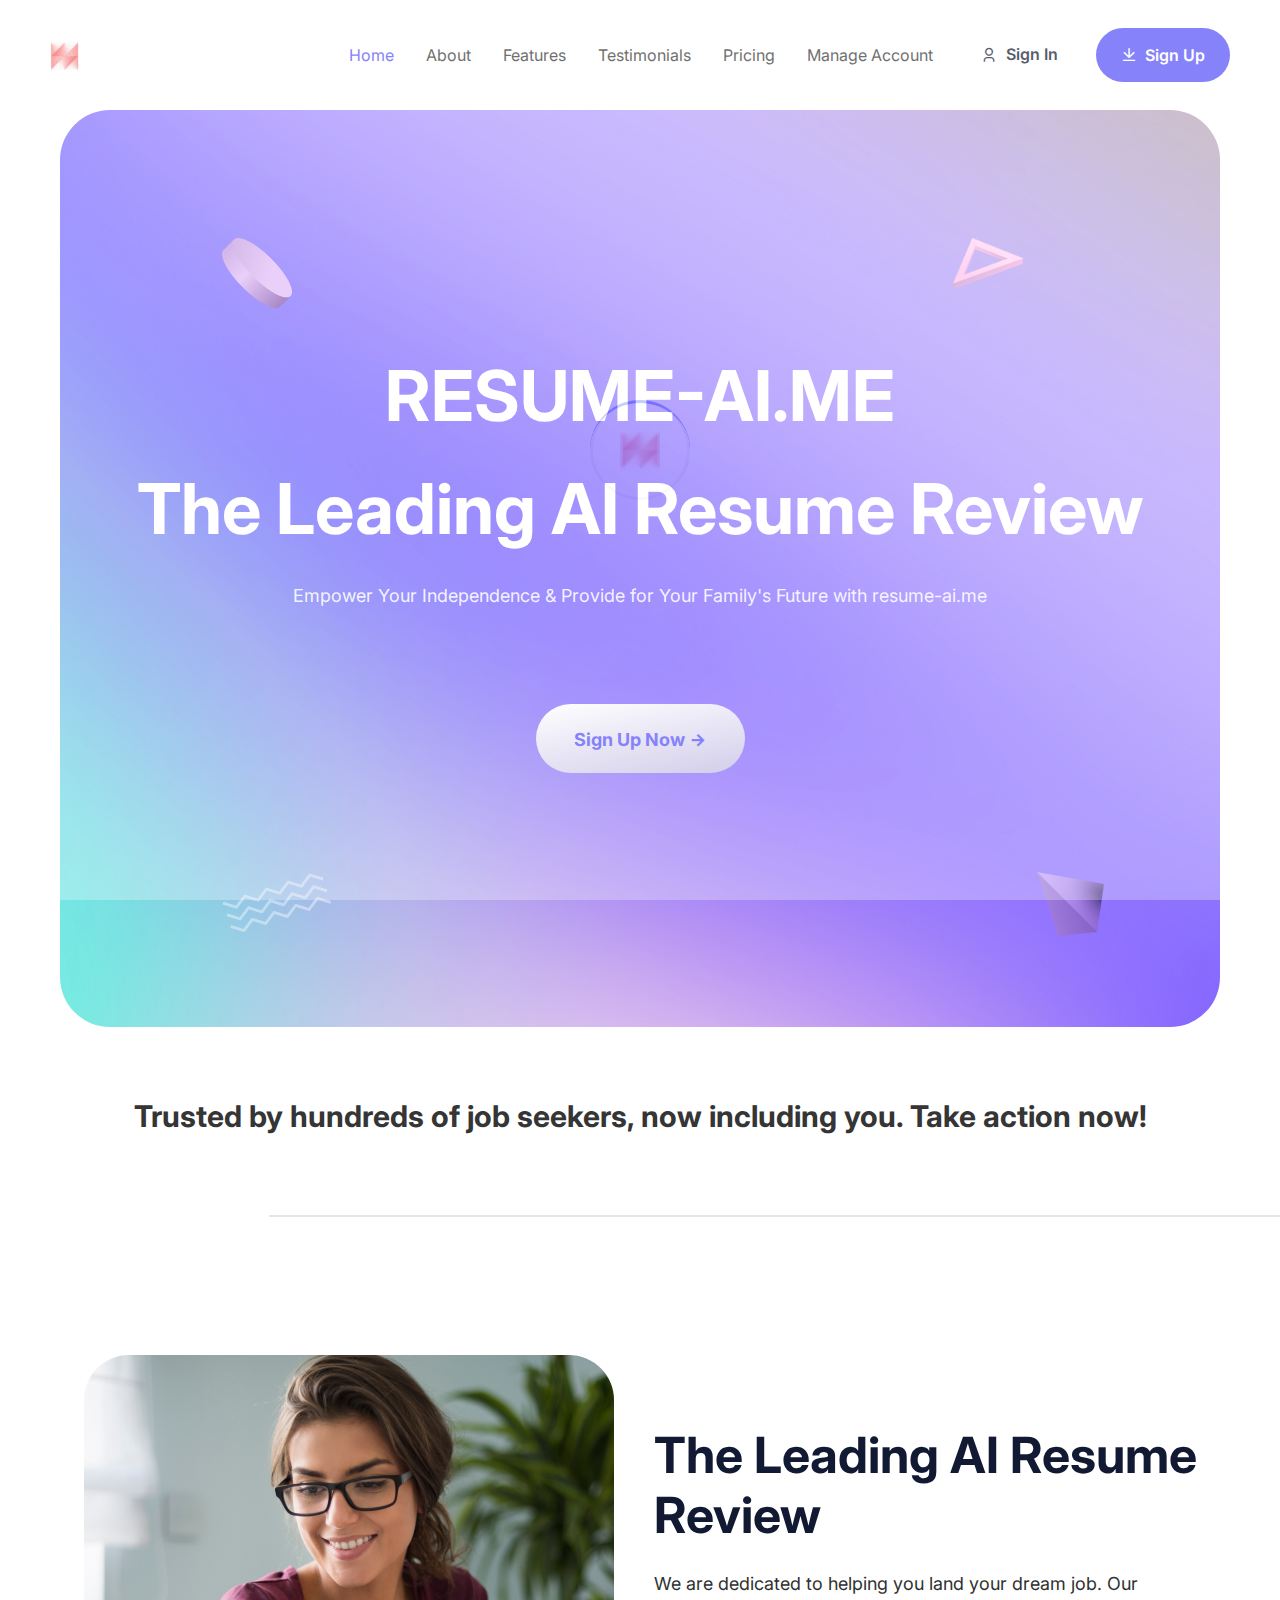
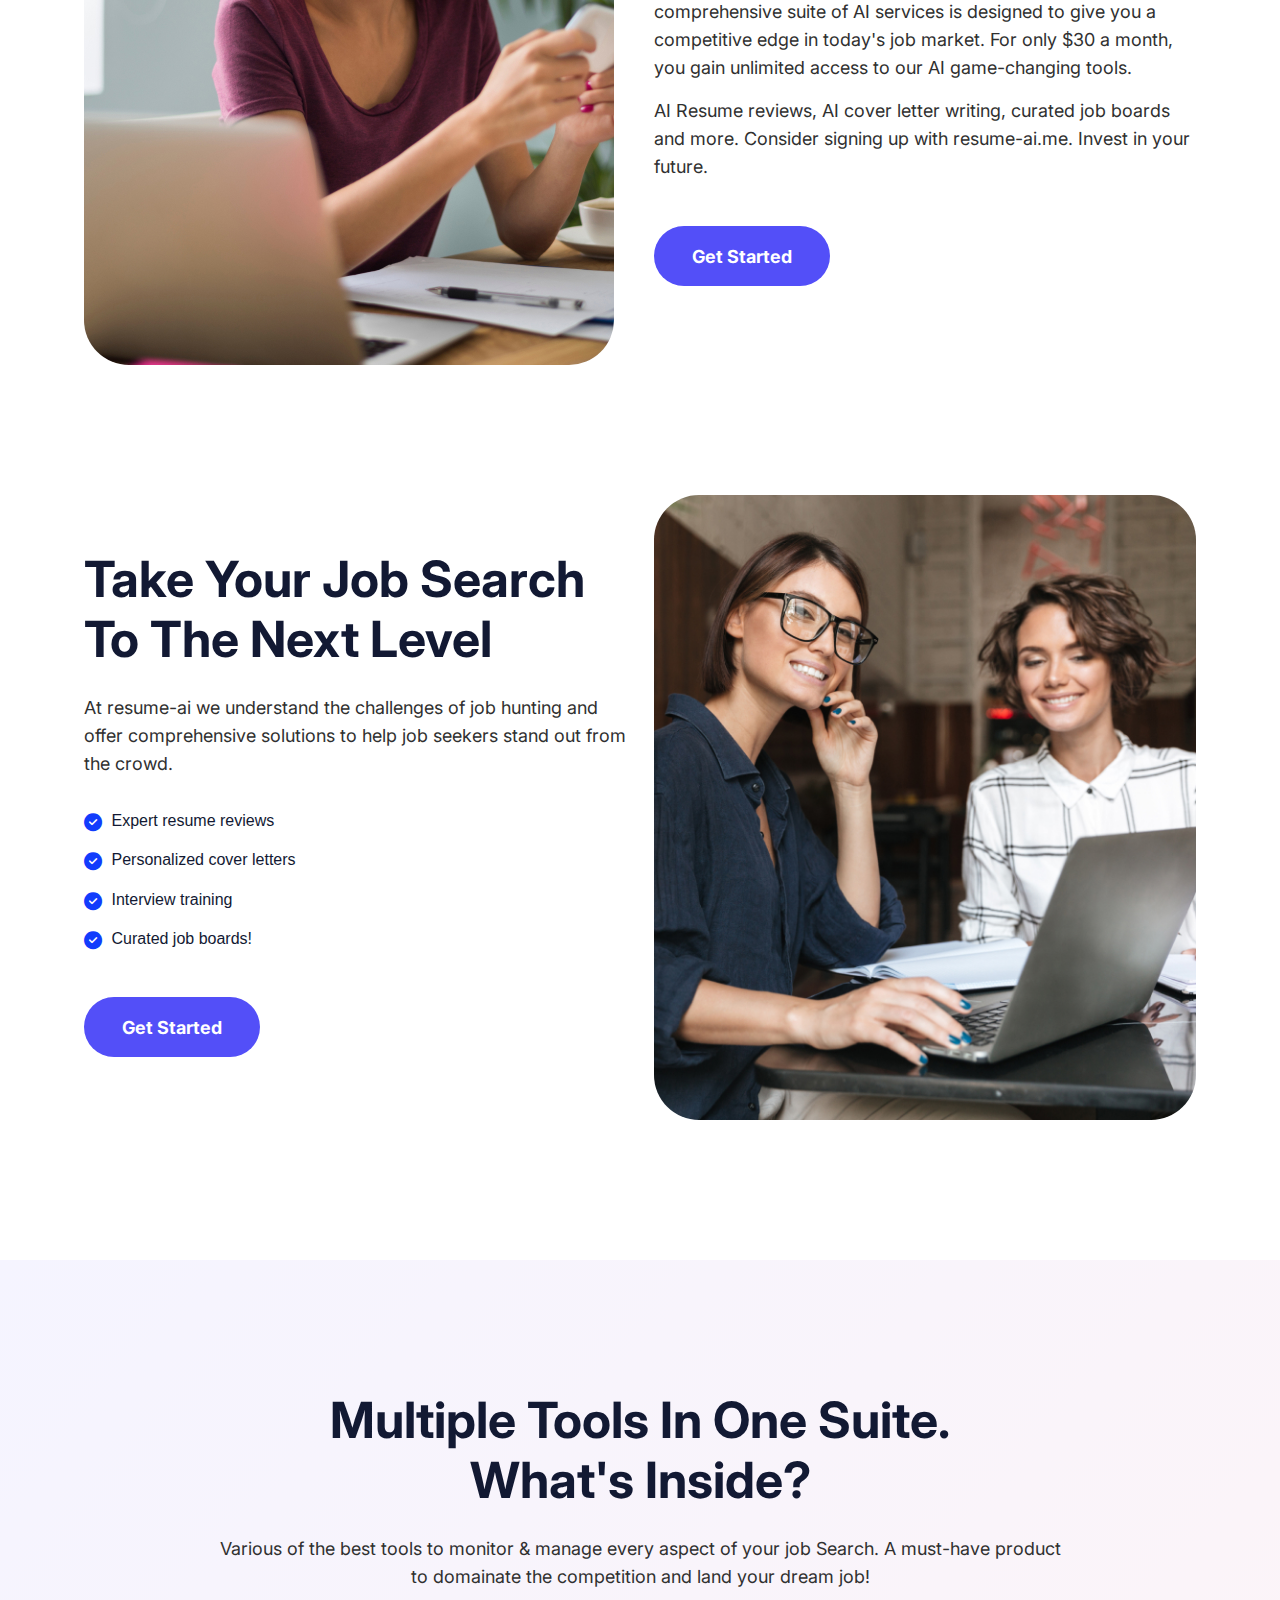
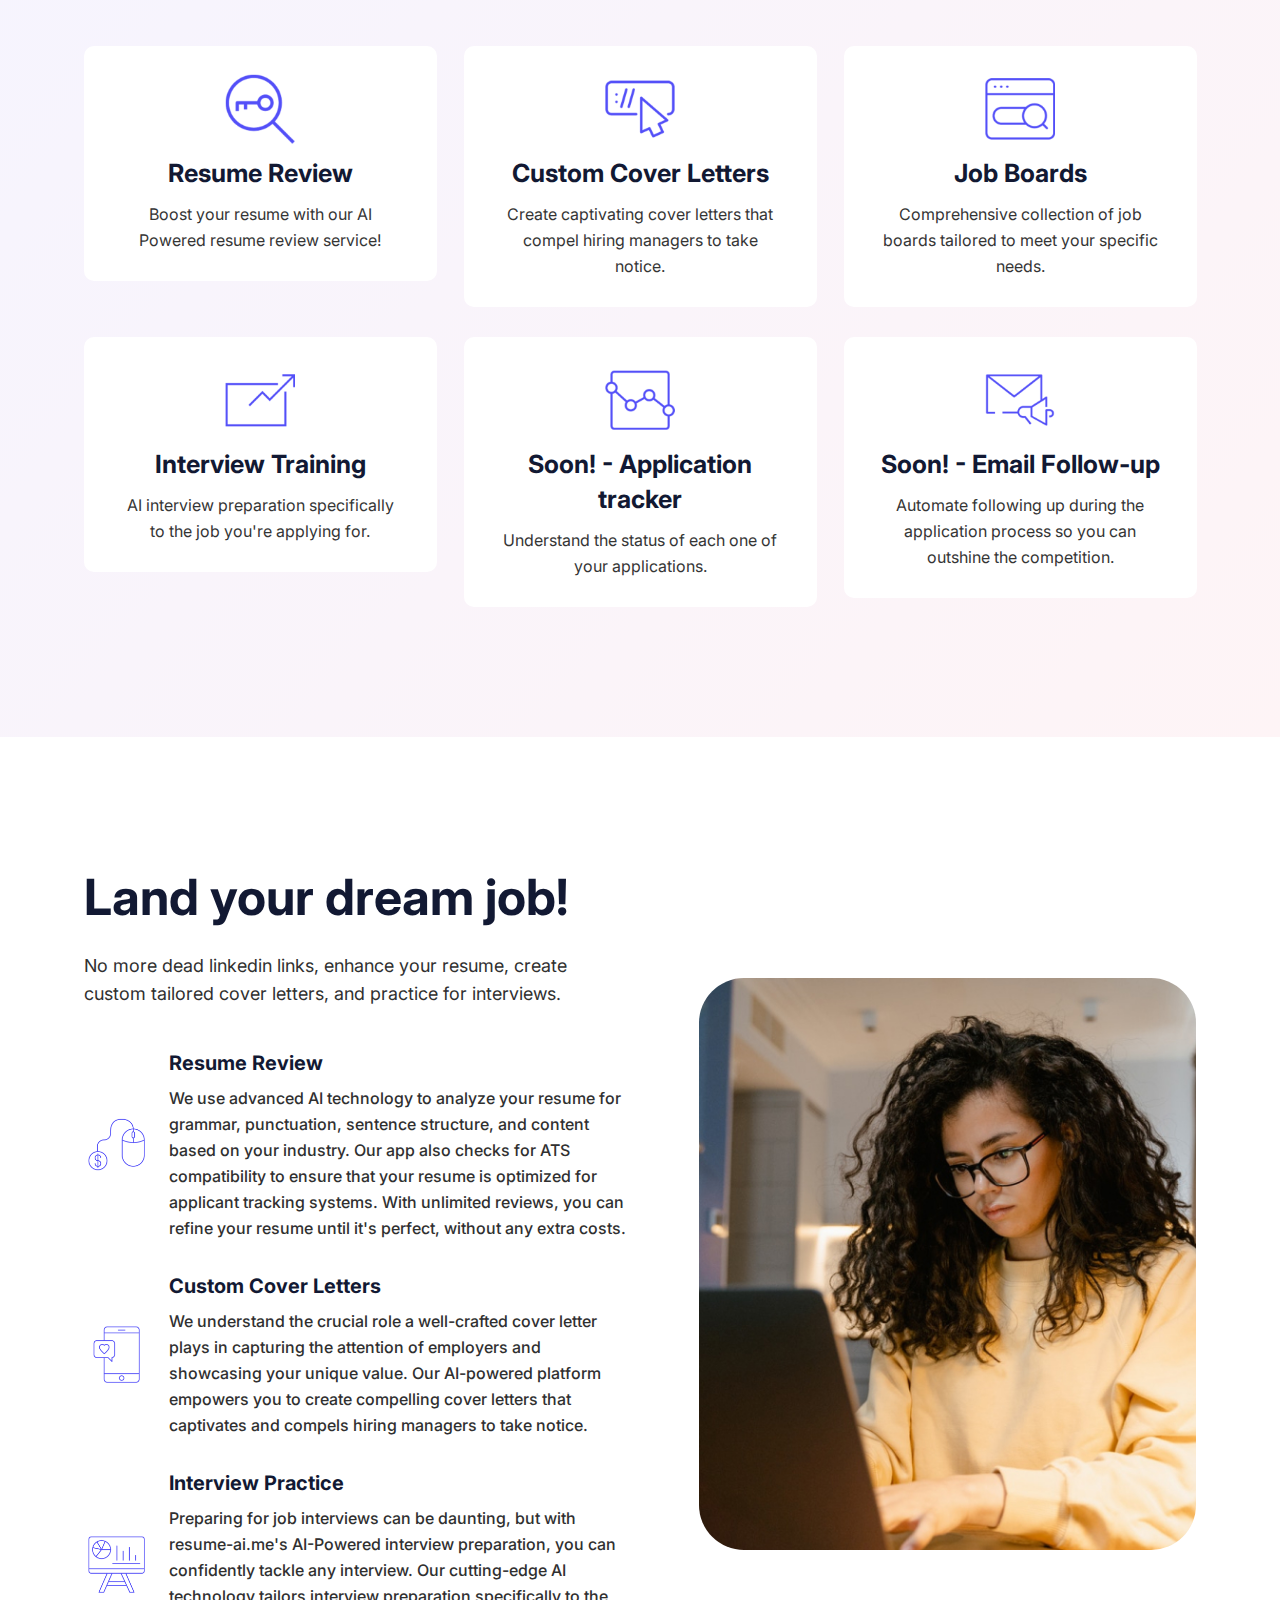
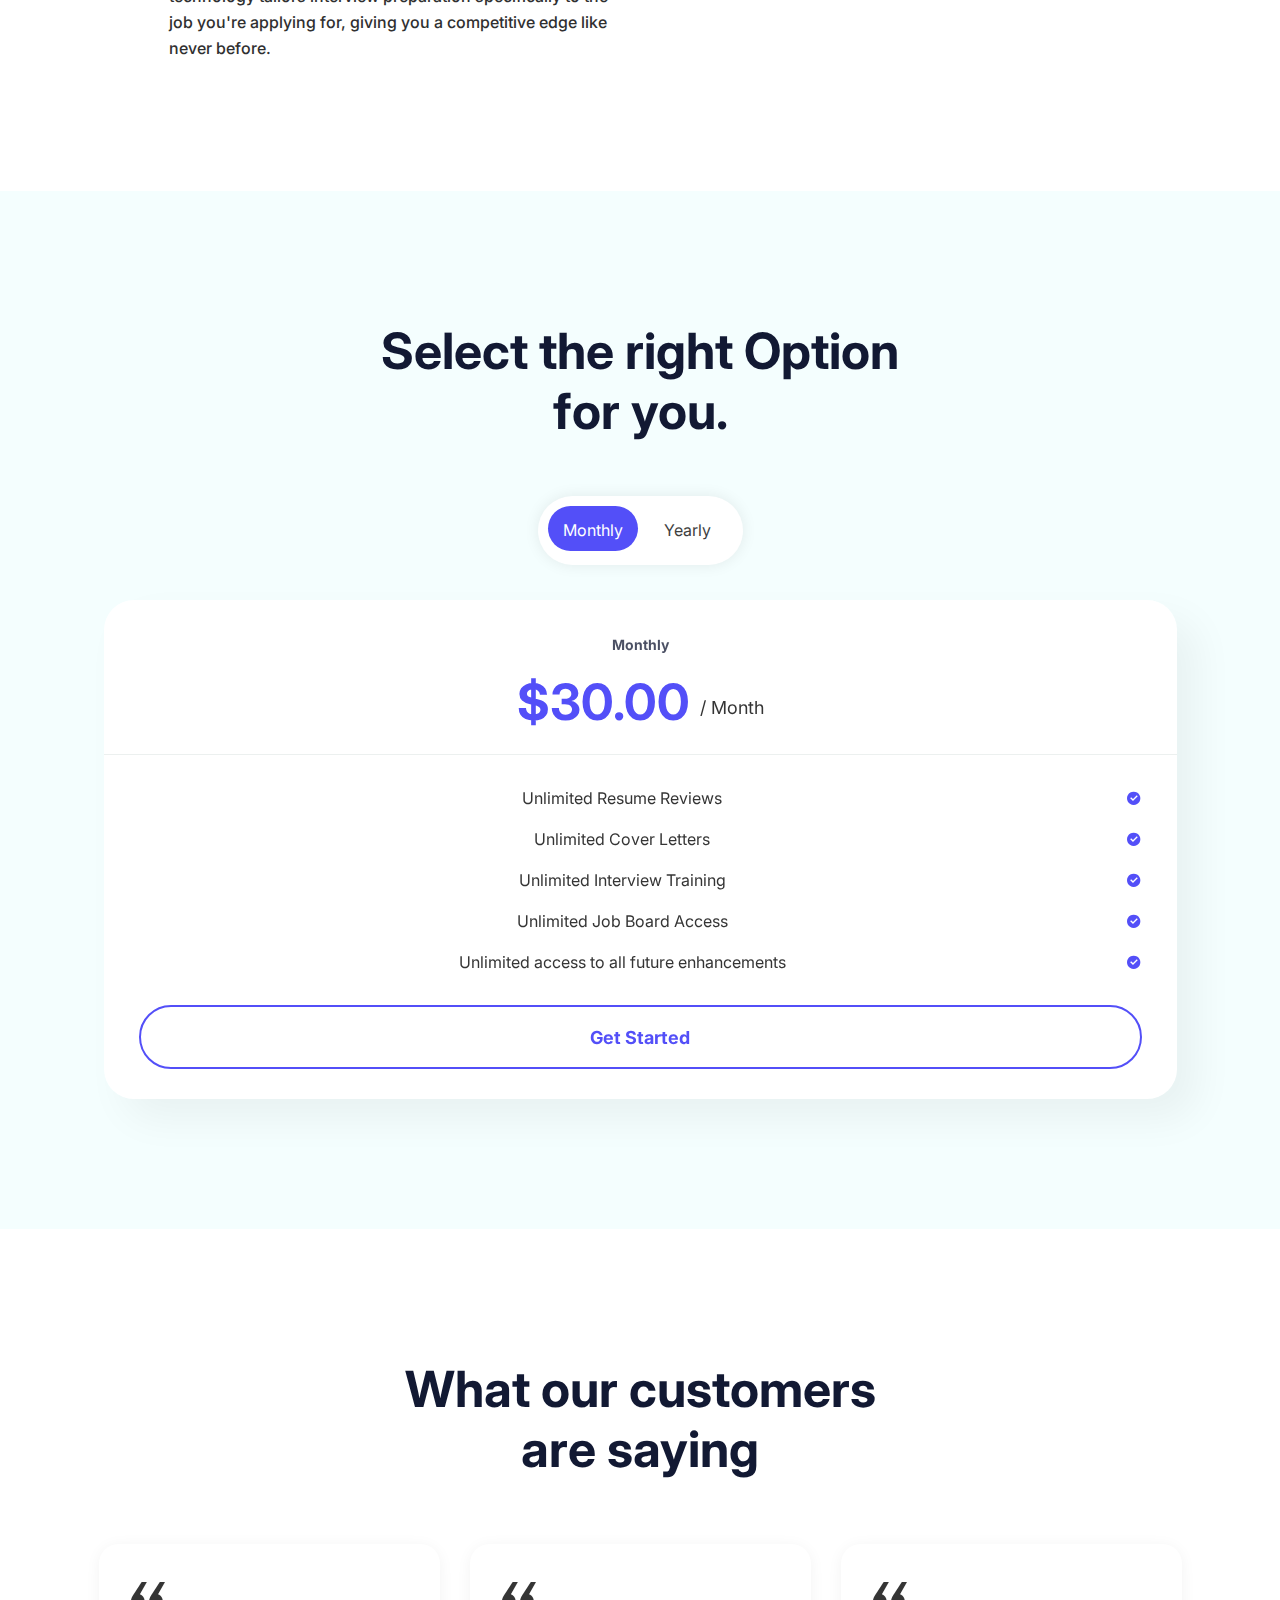
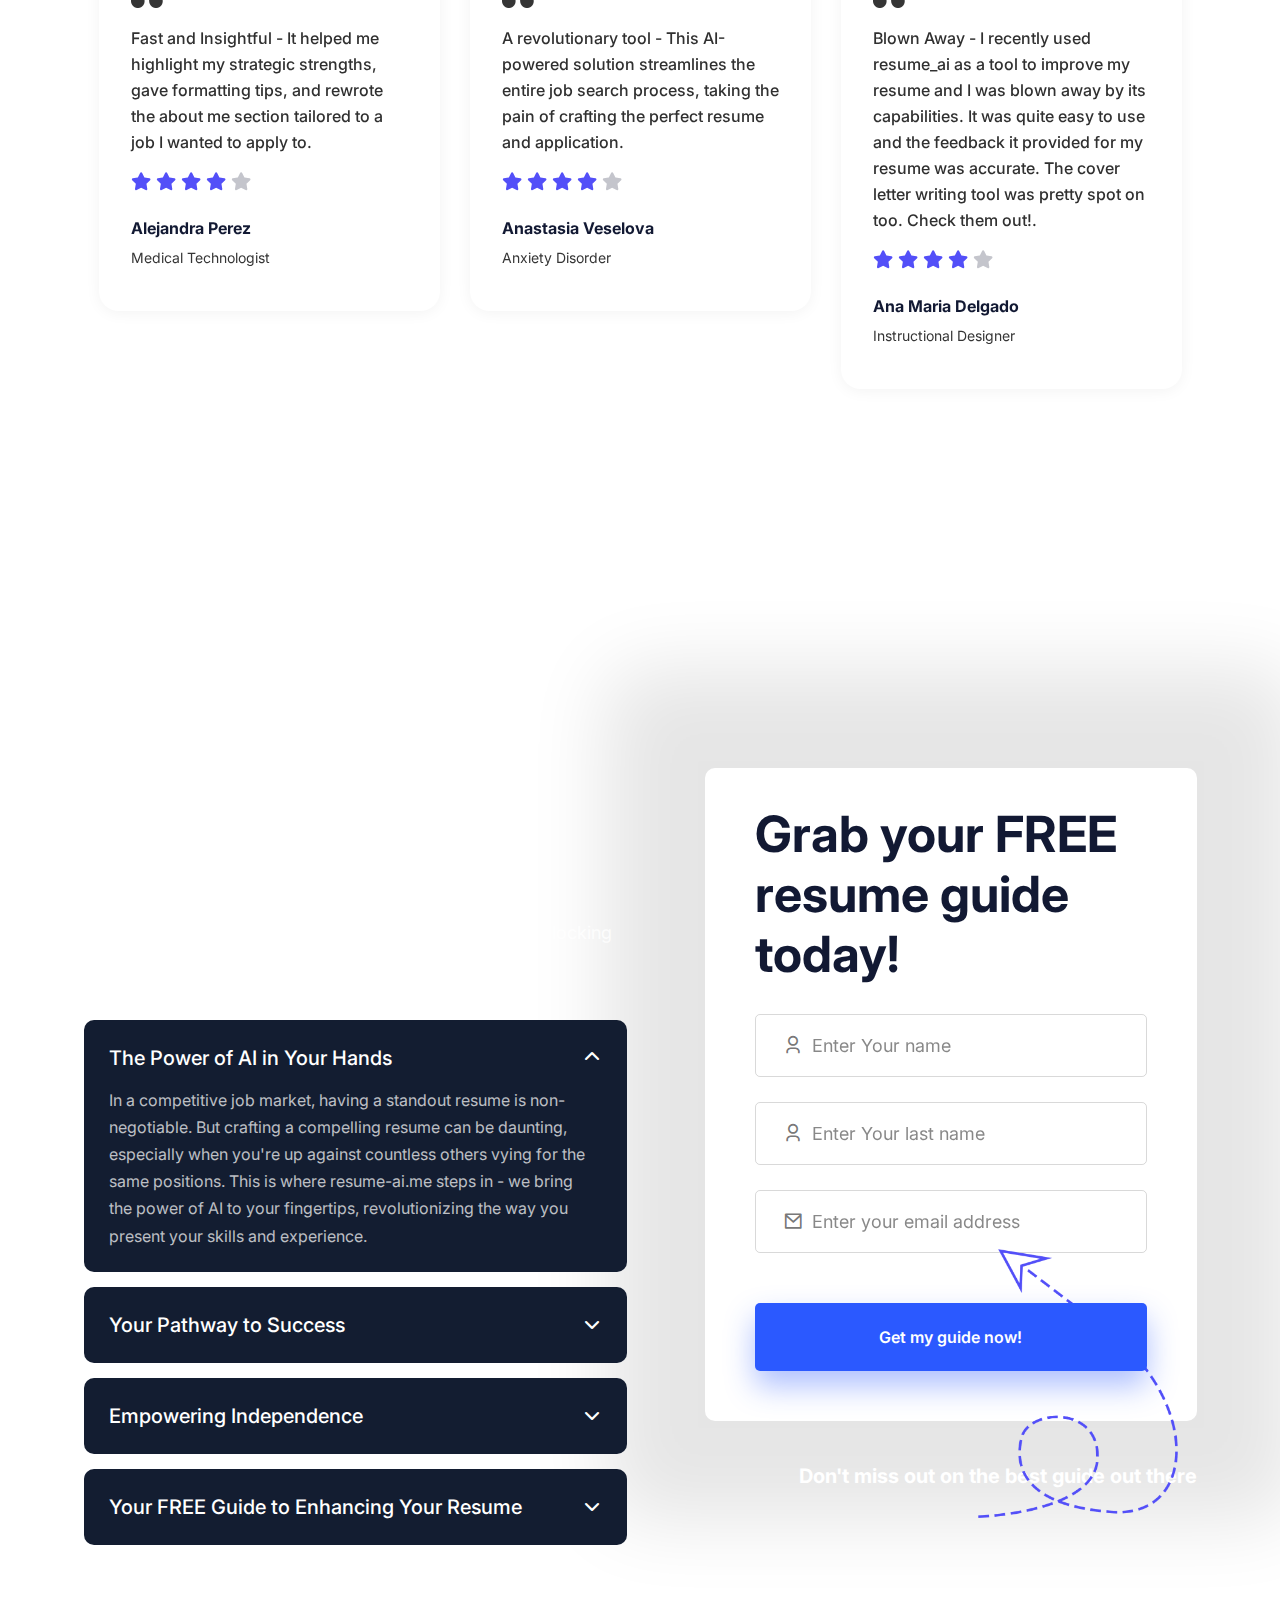
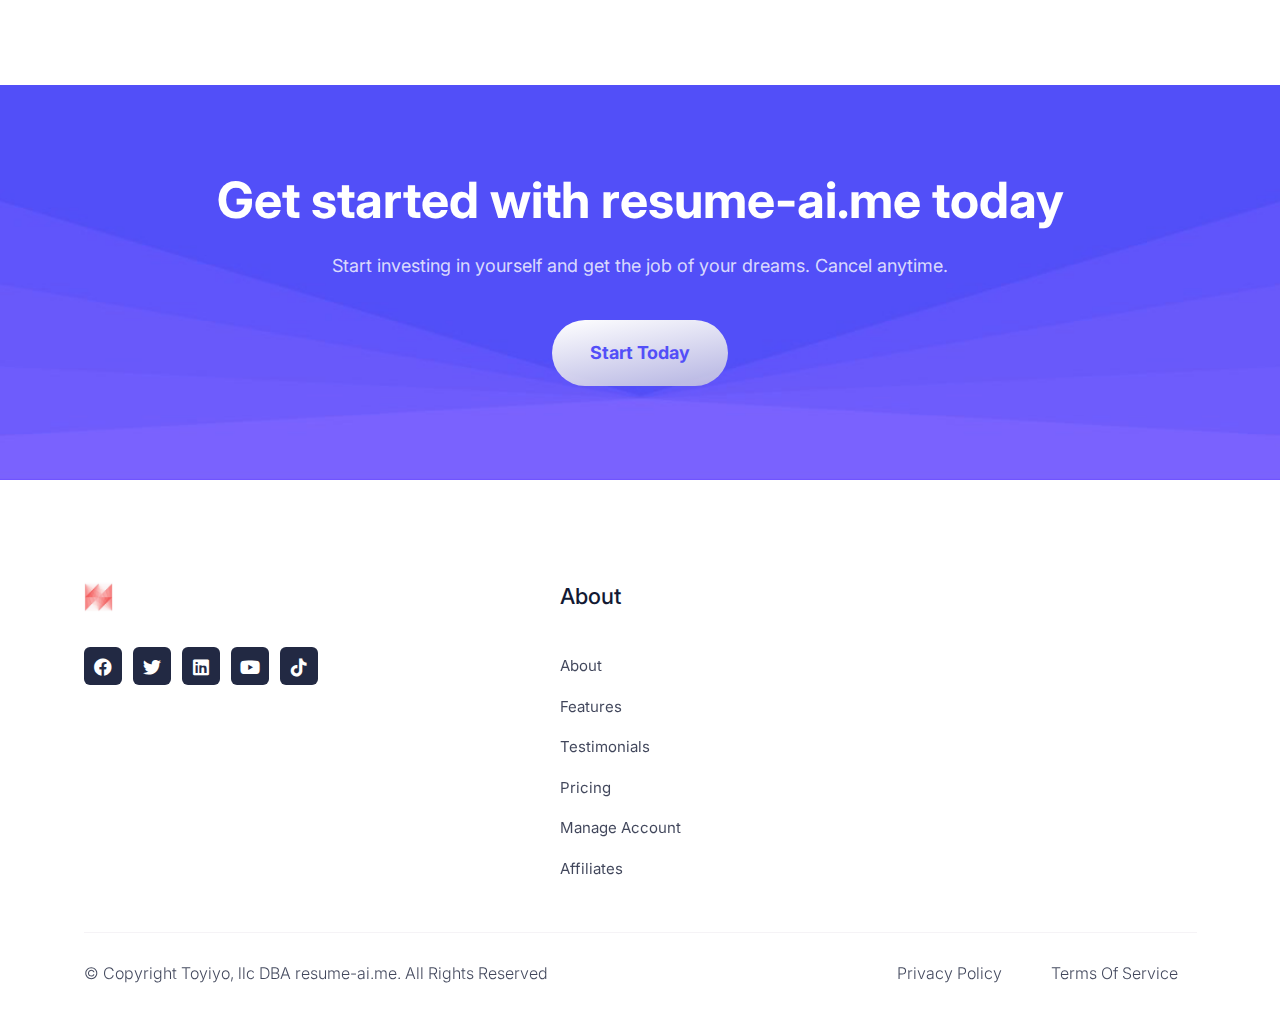
==== commit 5decf6c3: "updating headline" ====
--- a/index.html
+++ b/index.html
@@ -339,7 +339,7 @@
         <div class="container custom2">
           <div class="content-wrap">
             <h1 class="title">RESUME-AI.ME</h1>
-            <h1 class="title">Get Noticed, Get Hired</h1>
+            <h1 class="title">The Leading AI Resume Review</h1>
             <div class="description">
               <p>
                 Empower Your Independence & Provide for Your Family's Future
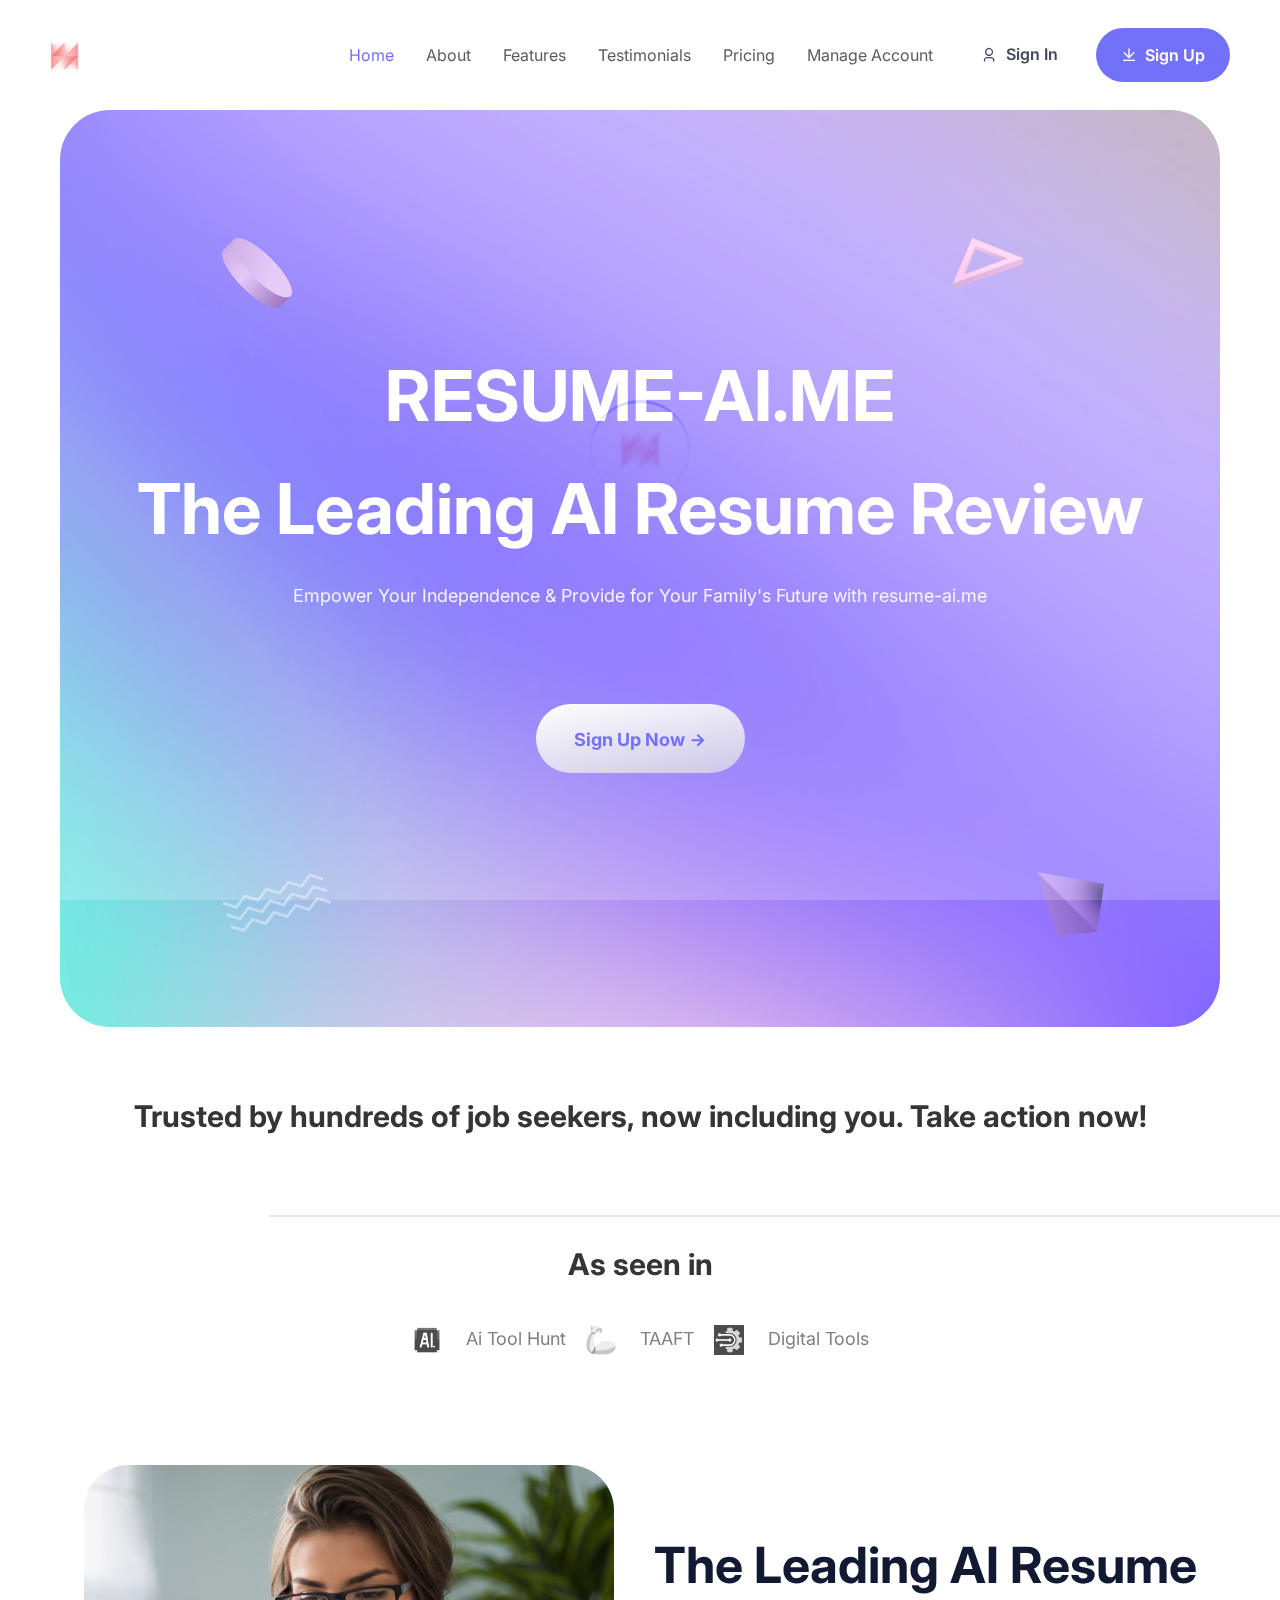
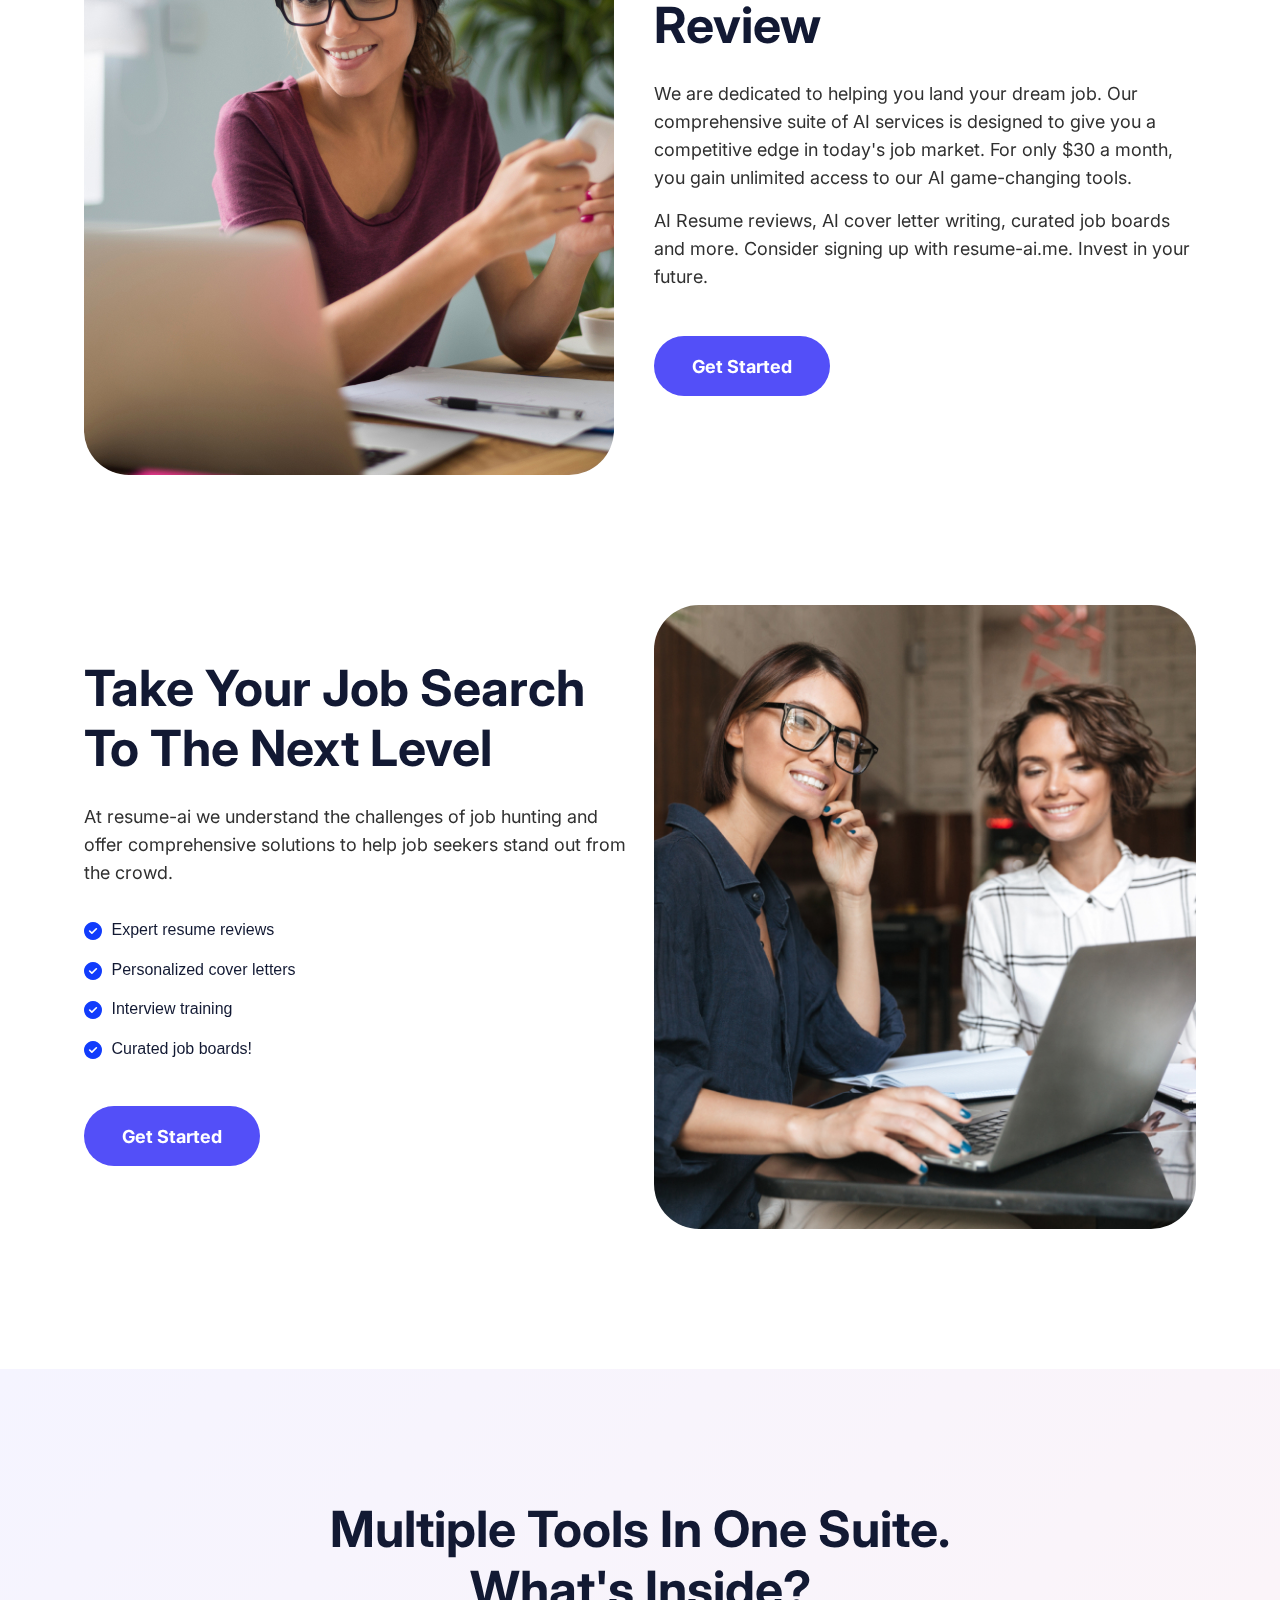
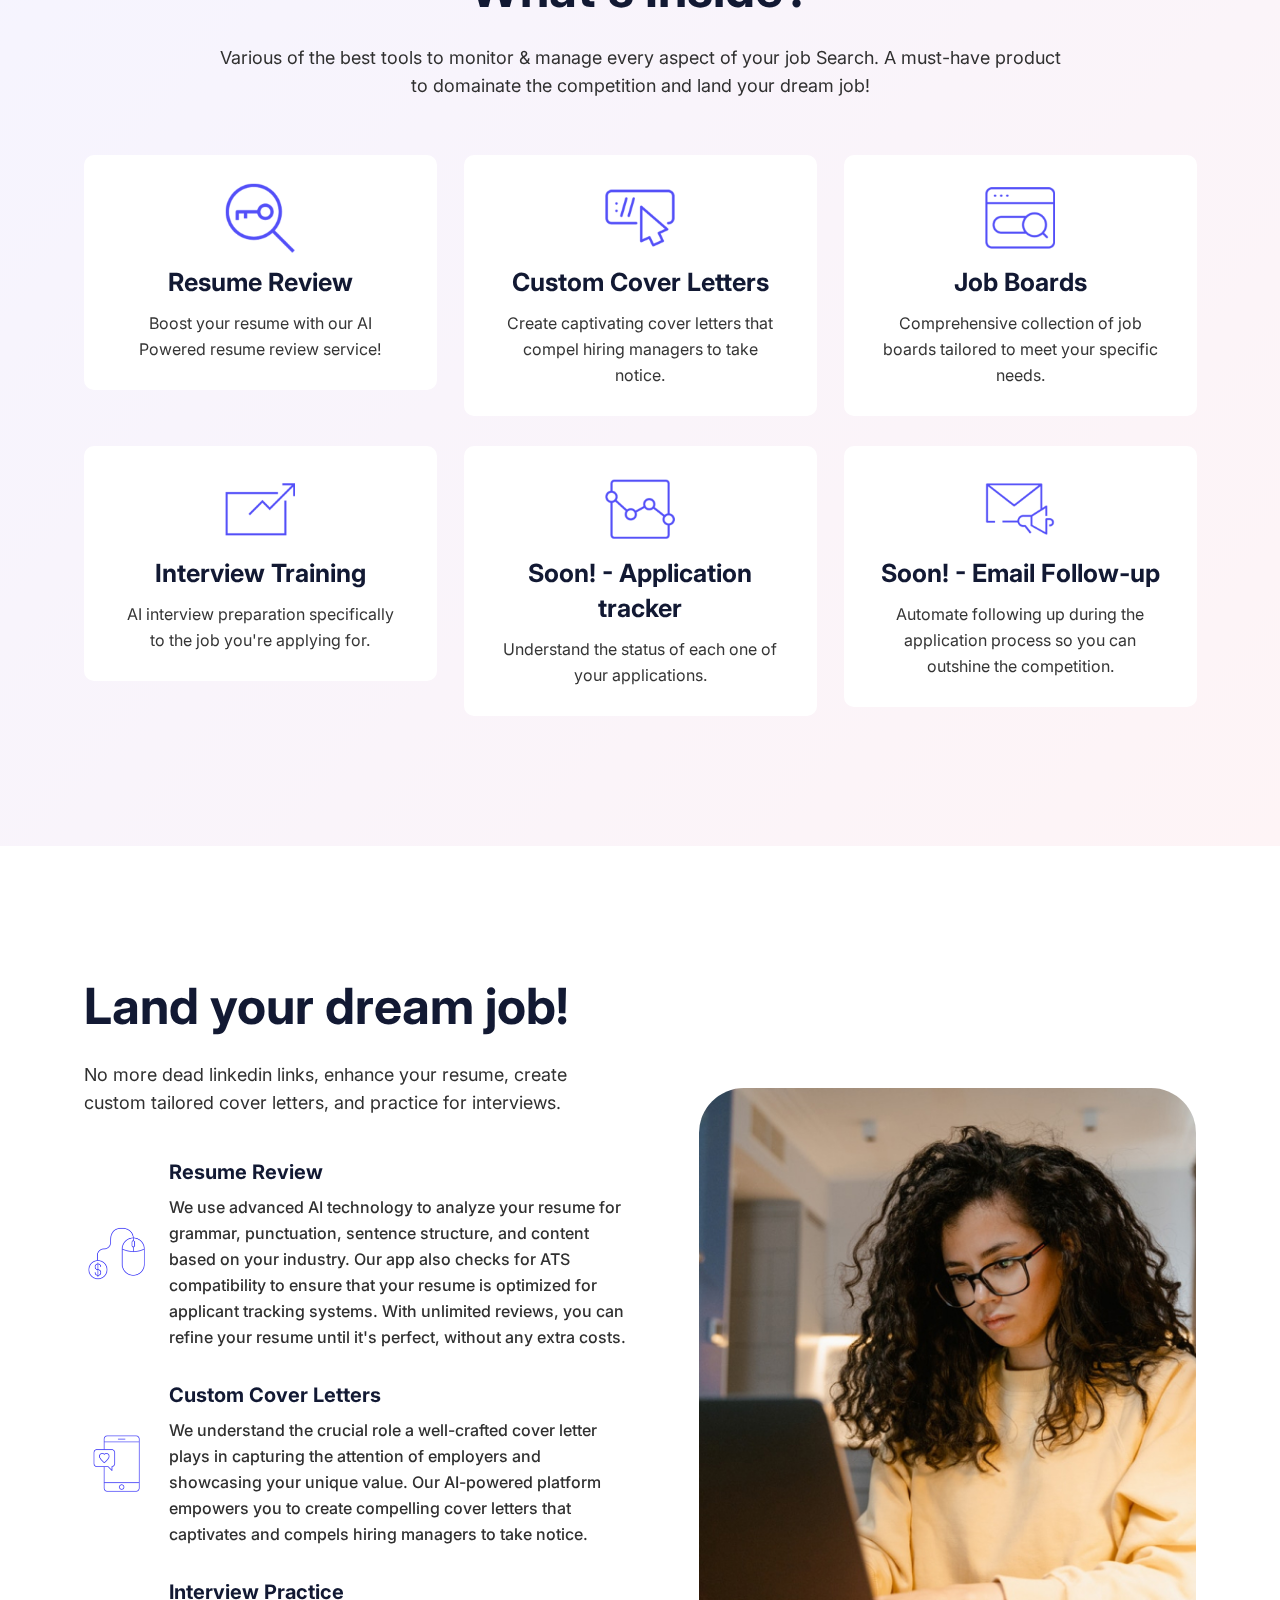
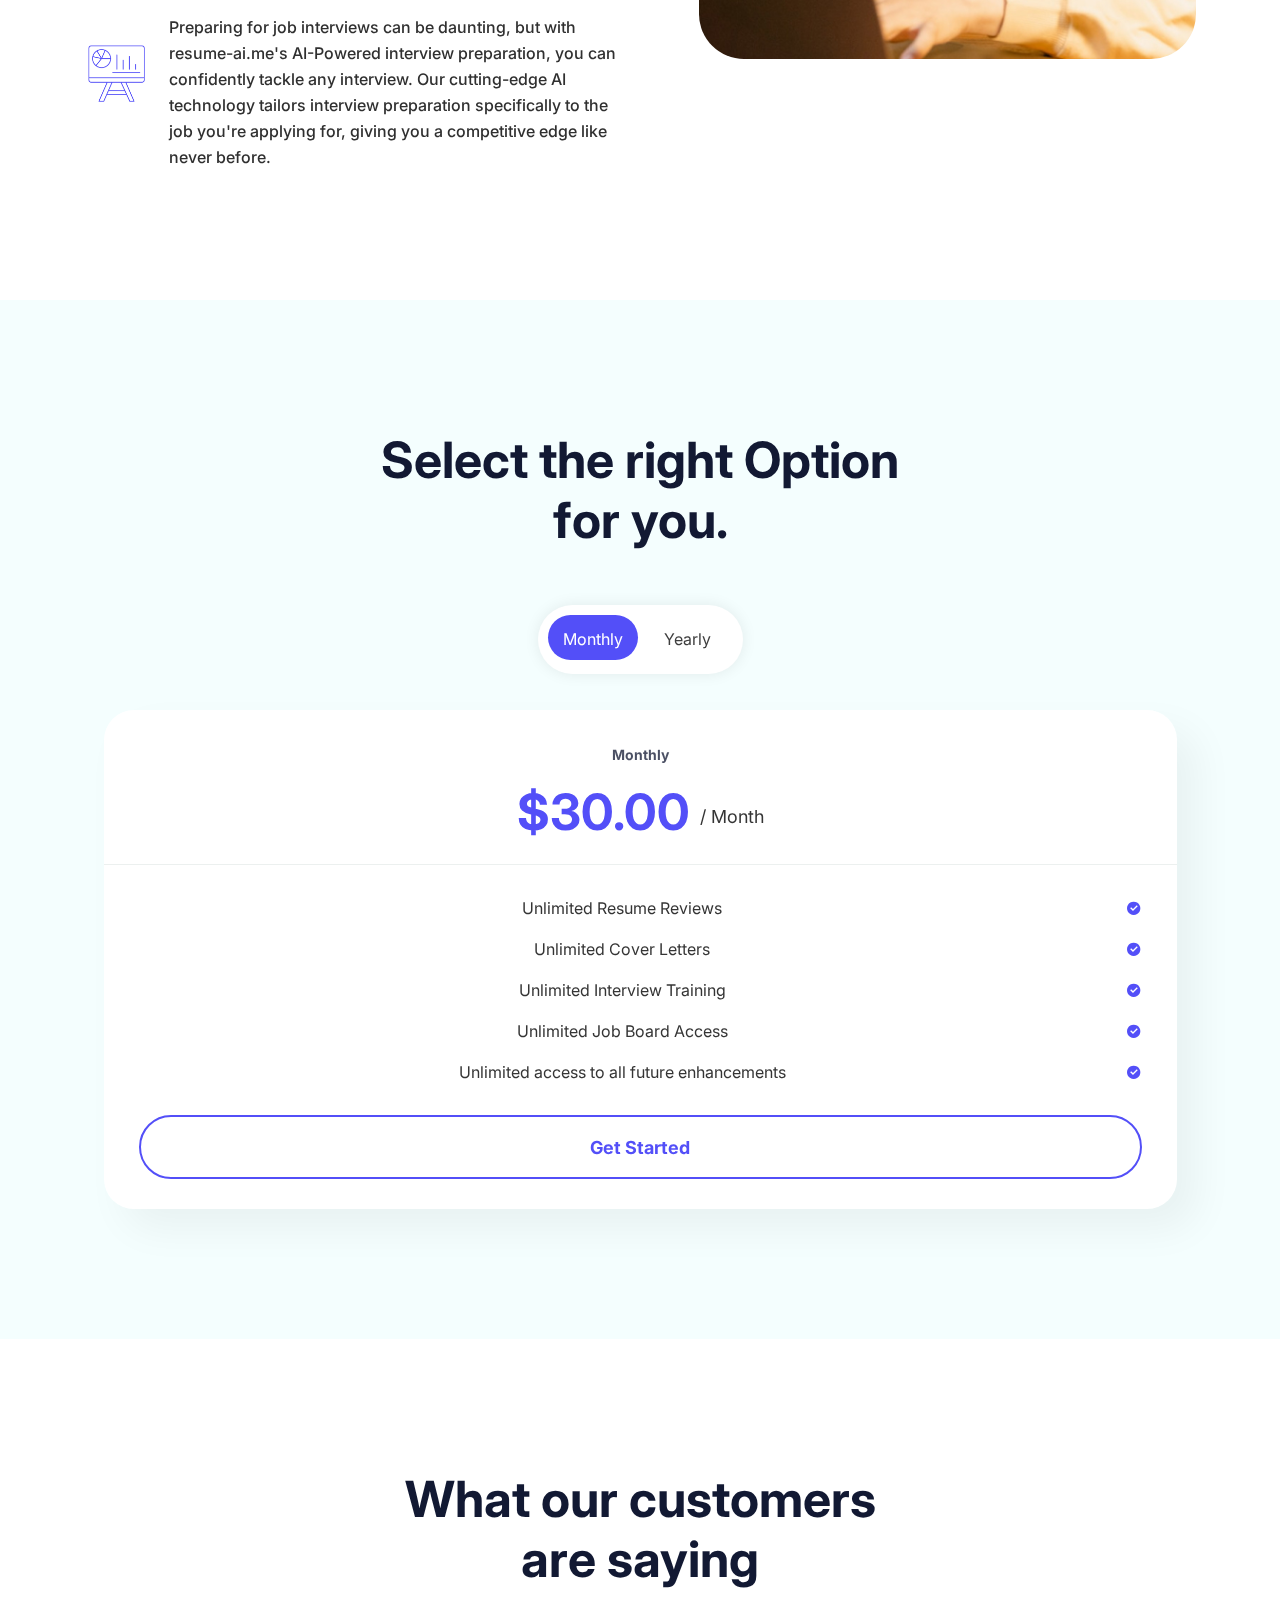
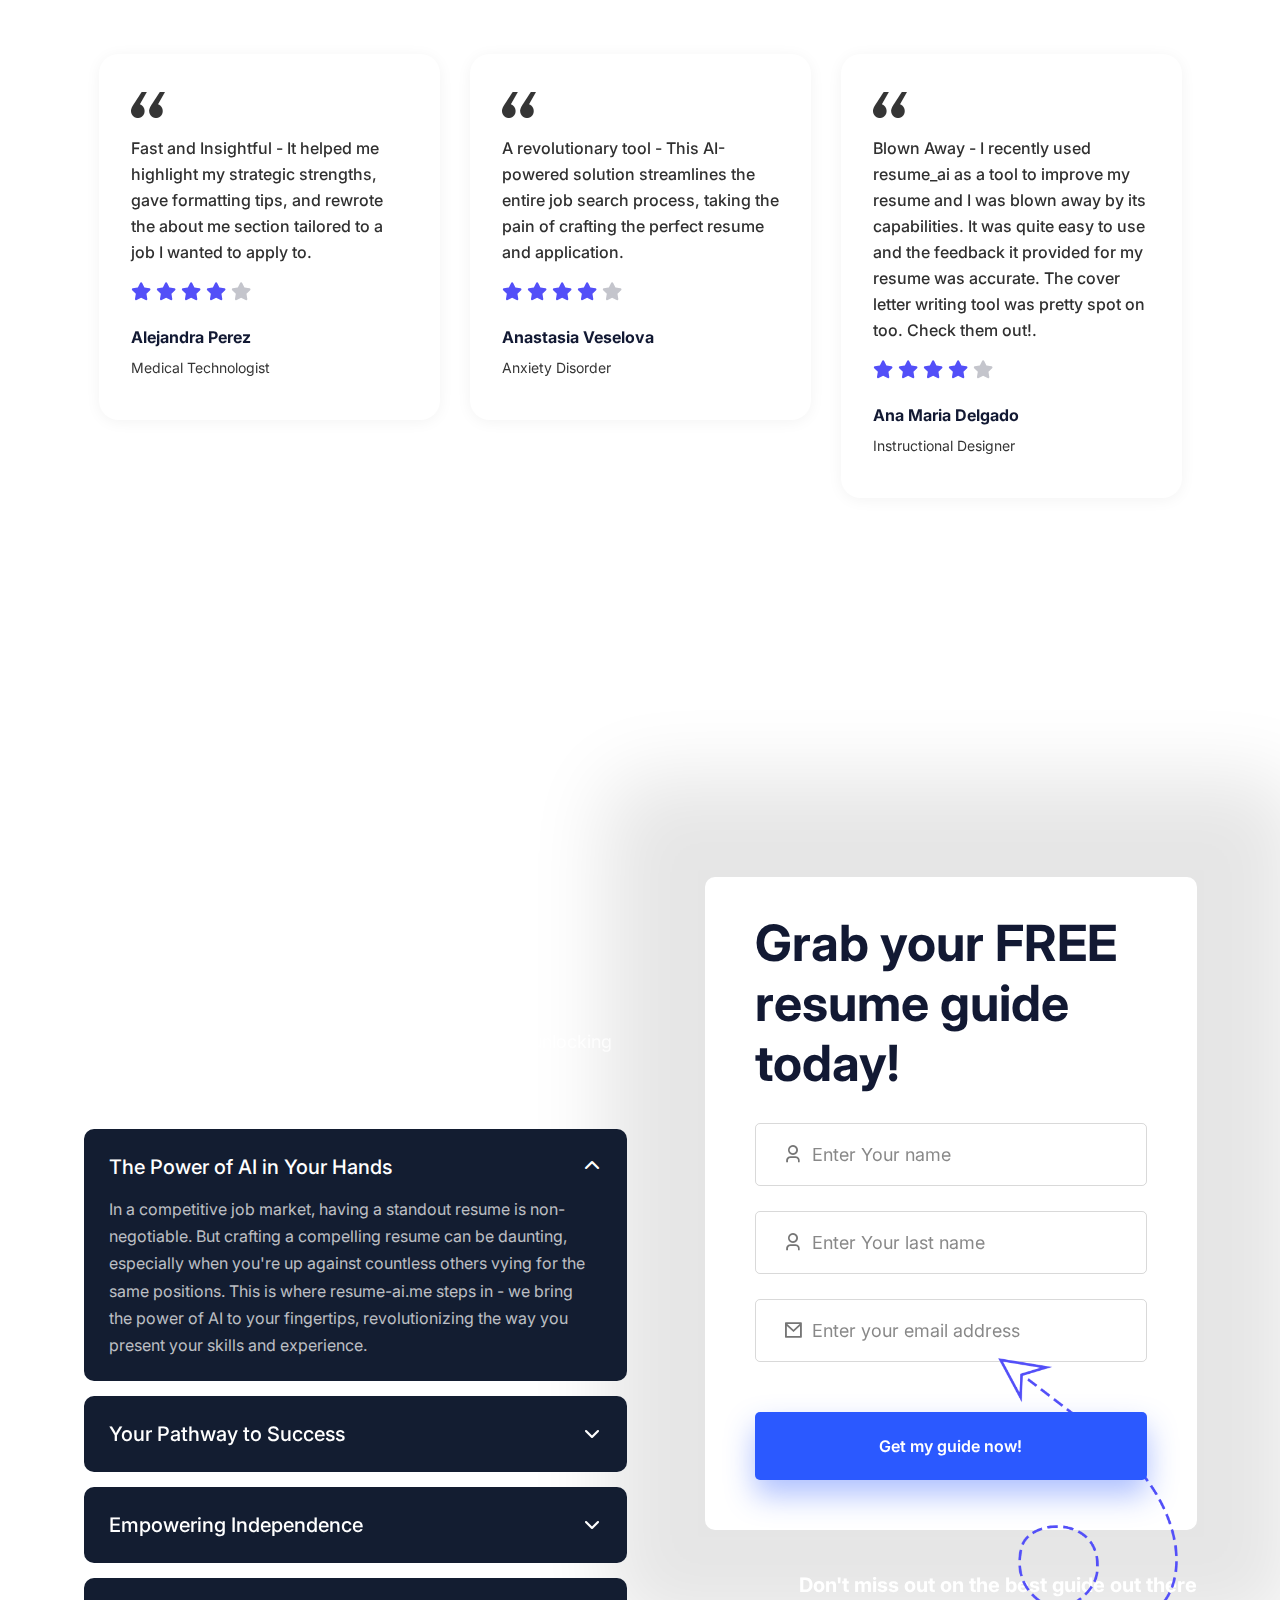
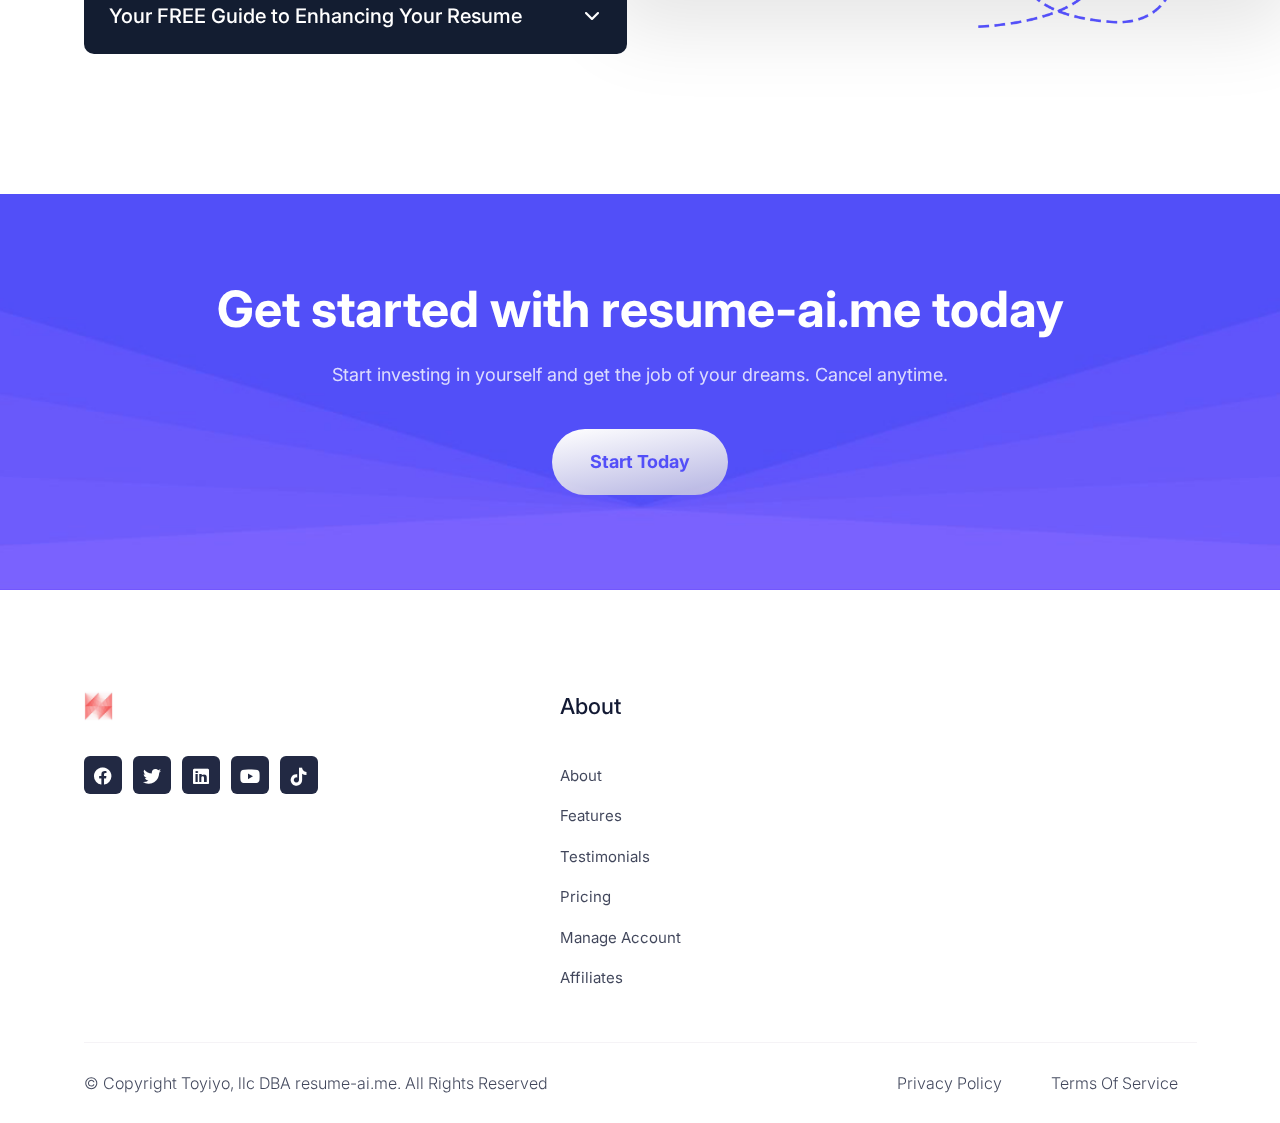
==== commit e1fa5625: "Add partner logos to the homepage and update styles.css" ====
--- a/index.html
+++ b/index.html
@@ -400,6 +400,53 @@
           <div class="ptnr-border-bottom"></div>
         </div>
       </div>
+
+      <div class="container">
+        <div class="sec-title text-center mb-40">
+          <h3 class="title title3">As seen in</h3>
+        </div>
+        <div class="logo-container">
+          <div class="partner-item">
+            <div class="hero-logo">
+              <a href="https://www.aitoolhunt.com/tool/resume-ai.me">
+                <img
+                  class="mains-logos rs-grid-img"
+                  src="assets/images/partner/style1/ai-tool-hunt.png"
+                  title="ai tool hunt"
+                  alt="ai tool hunt logo"
+                />
+                <span>Ai Tool Hunt</span>
+              </a>
+            </div>
+          </div>
+          <div class="partner-item">
+            <div class="hero-logo">
+              <a href="https://theresanaiforthat.com/ai/resume-ai/">
+                <img
+                  class="mains-logos rs-grid-img"
+                  src="assets/images/partner/style1/apple-touch-icon-taaft.png"
+                  title="there is an ai for that"
+                  alt="there is an ai for that logo"
+                /> 
+                <span>TAAFT</span>
+              </a>
+            </div>
+          </div>
+          <div class="partner-item">
+            <div class="hero-logo">
+              <a href="https://digitaltools.io/ai/resume-ai/#add-review">
+                <img
+                  class="mains-logos rs-grid-img"
+                  src="assets/images/partner/style1/digital tools.webp"
+                  title="digital tools"
+                  alt="digital tools logo"
+                />
+                <span>Digital Tools</span>
+              </a>
+            </div>
+          </div>
+        </div>
+      </div>
       <!-- Partner End -->
 
       <!-- About Start -->
@@ -428,9 +475,9 @@
                   you gain unlimited access to our AI game-changing tools.
                 </p>
                 <p class="desc">
-                  AI Resume reviews, AI cover letter writing, curated job boards and
-                  more. Consider signing up with resume-ai.me. Invest in your
-                  future.
+                  AI Resume reviews, AI cover letter writing, curated job boards
+                  and more. Consider signing up with resume-ai.me. Invest in
+                  your future.
                 </p>
                 <div class="btn-part mt-45">
                   <a class="readon started contact" href="#">
--- a/style.css
+++ b/style.css
@@ -9946,6 +9946,28 @@
 .rs-testimonial.testimonial-style3.testimonial-modify11 .testi-wrap-section:hover .slider .slick-arrow:hover {
   background-color: #2b59ff;
 }
+
+.logo-container {
+  display: flex;
+  justify-content: center;
+  gap: 20px; /* adjust this value to change the spacing between logos */
+}
+
+.hero-logo img {
+  pointer-events: none;
+  margin-right: 14px;
+  height: 30px;
+  filter: grayscale(100%) contrast(1.2);
+  opacity: 0.7;
+  mix-blend-mode: darken;
+  vertical-align: middle;
+}
+
+.mains-logos + span {
+  color: gray;
+  vertical-align: middle;
+  margin-left: 5px;
+}
 /*------------------------------------
 	23. Footer Section CSS
 ------------------------------------*/
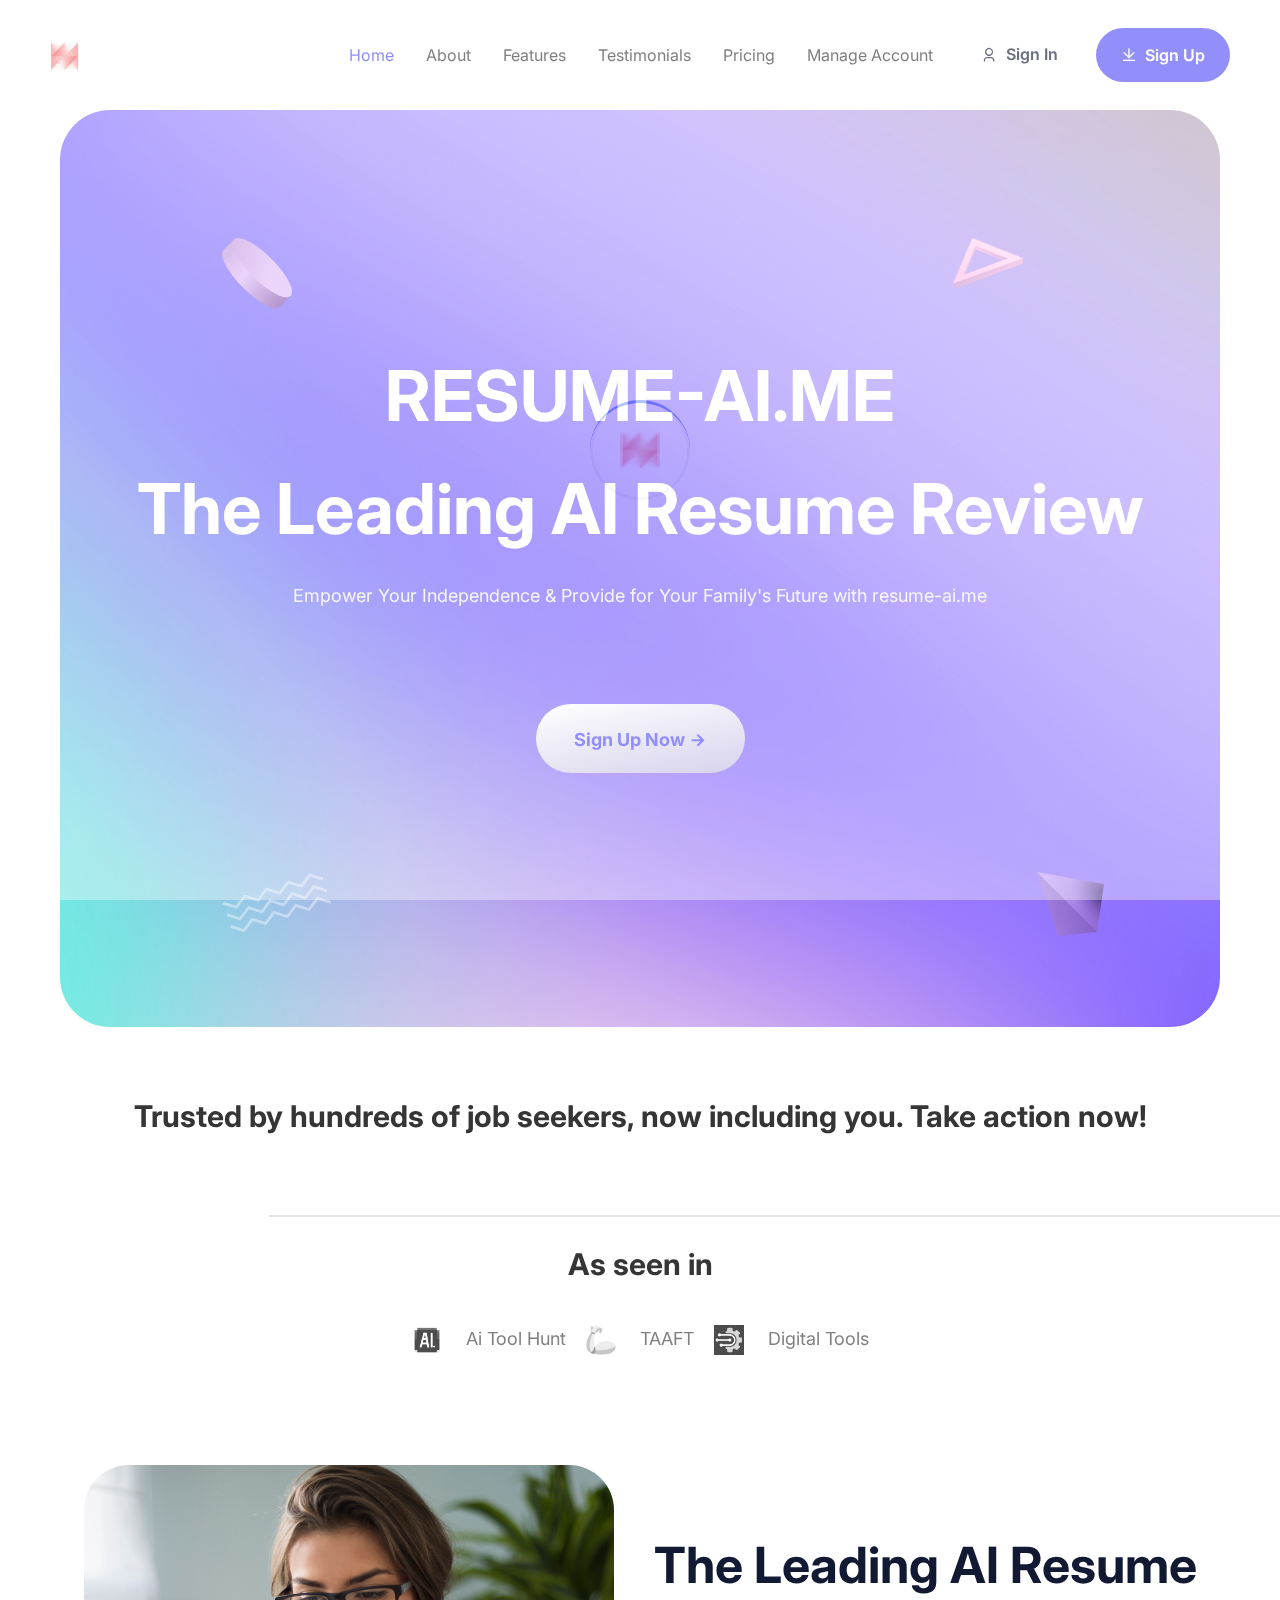
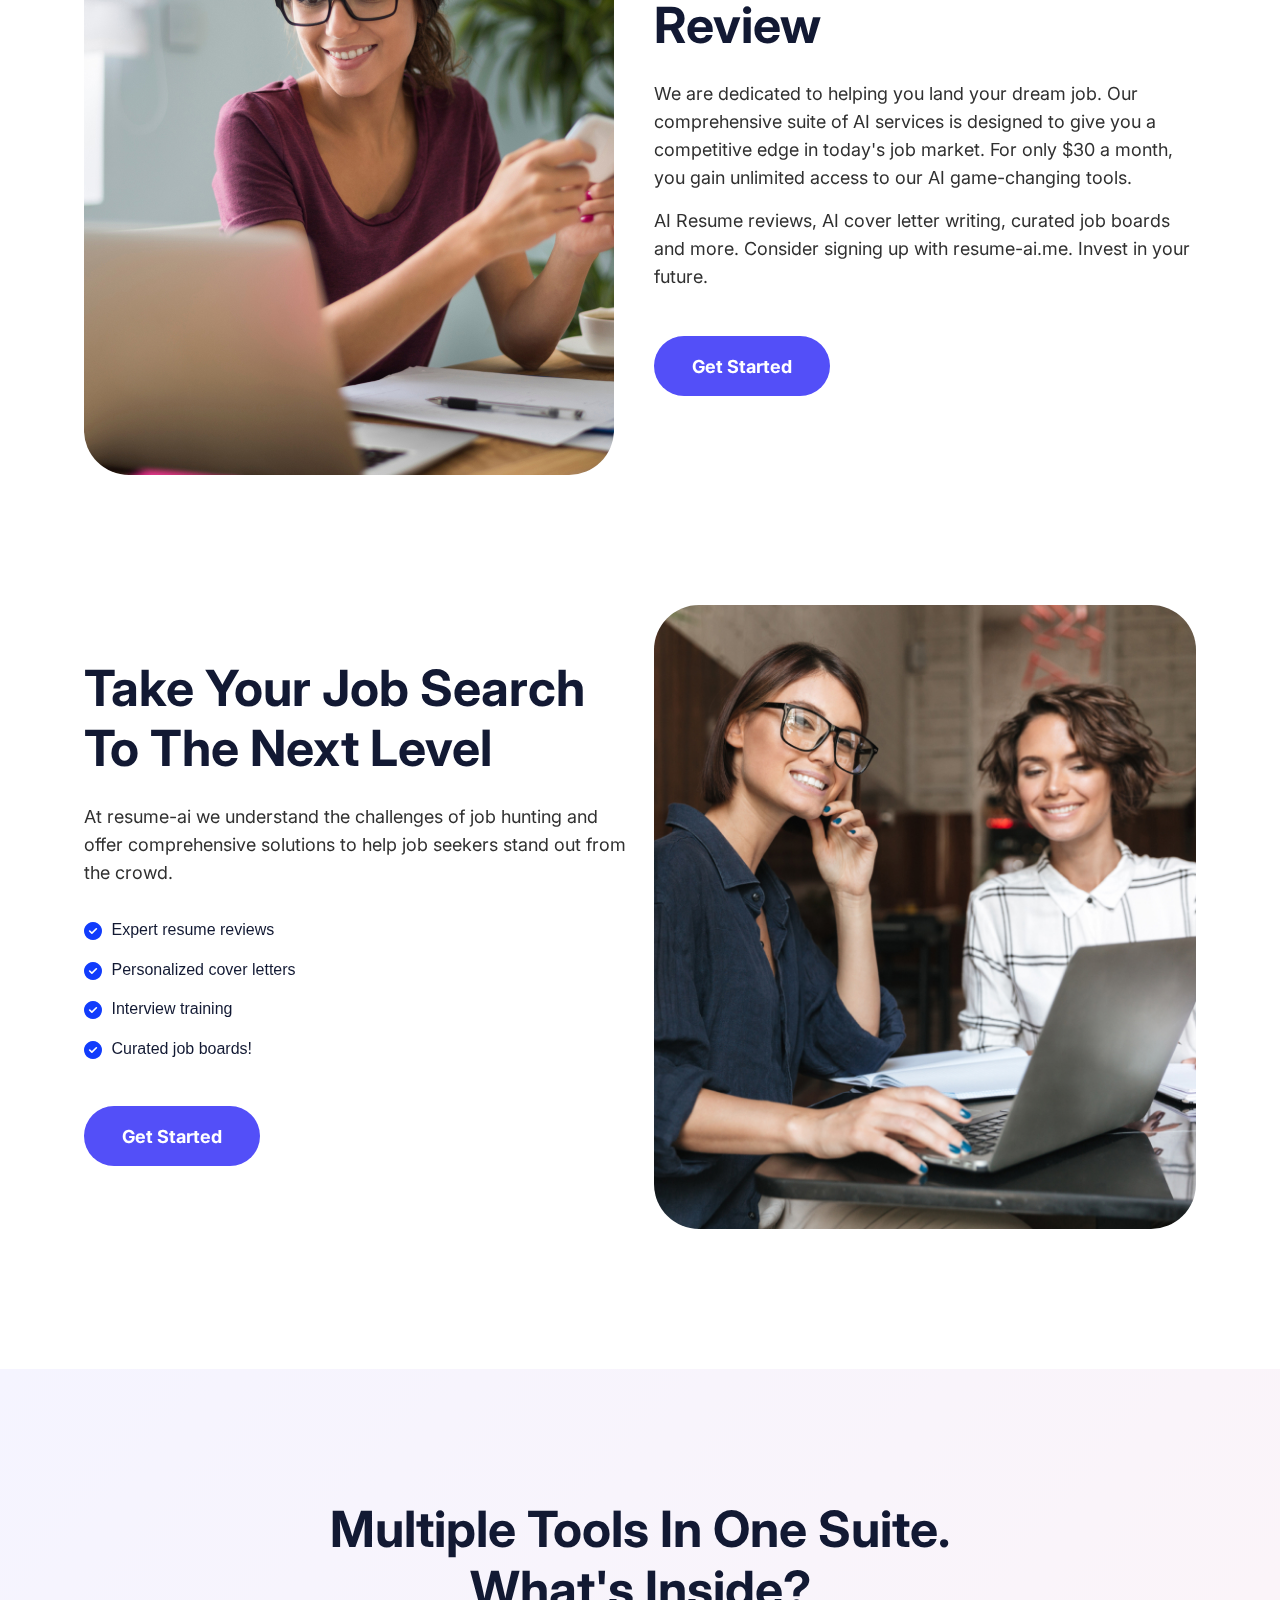
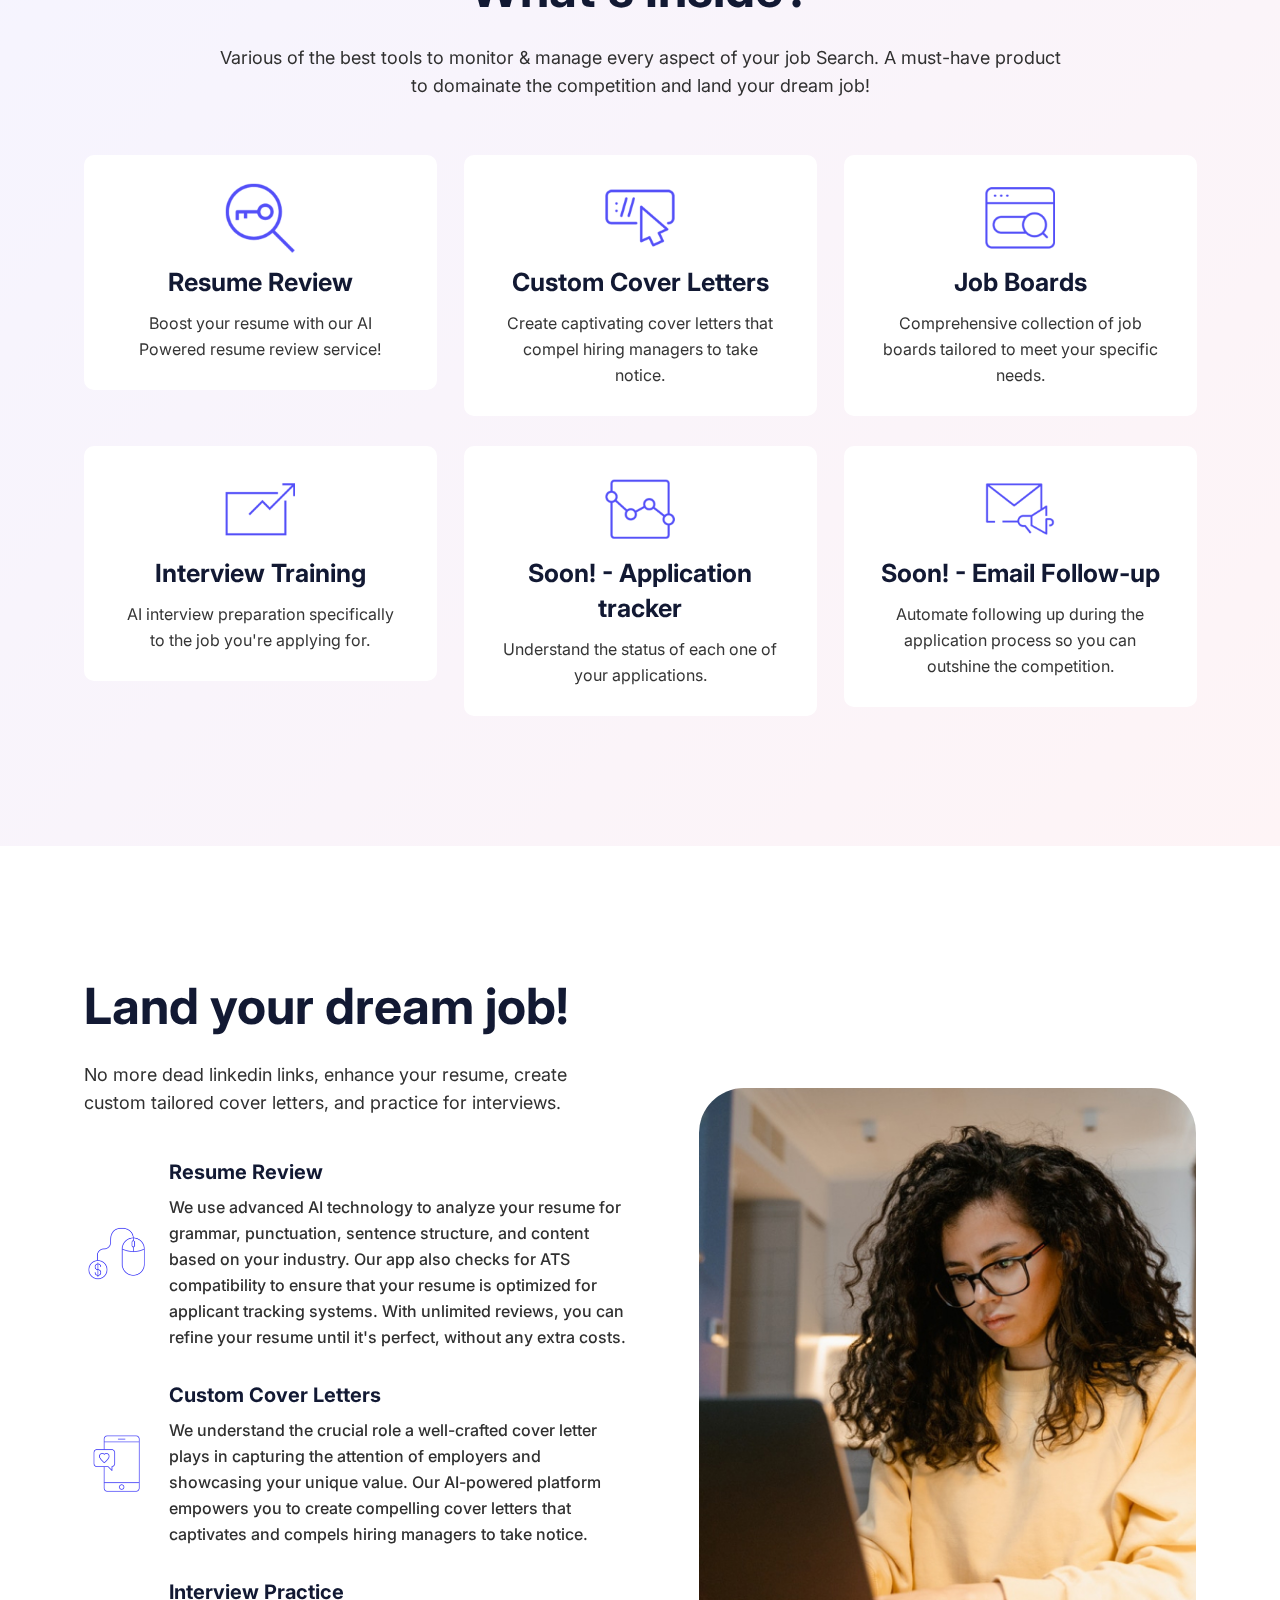
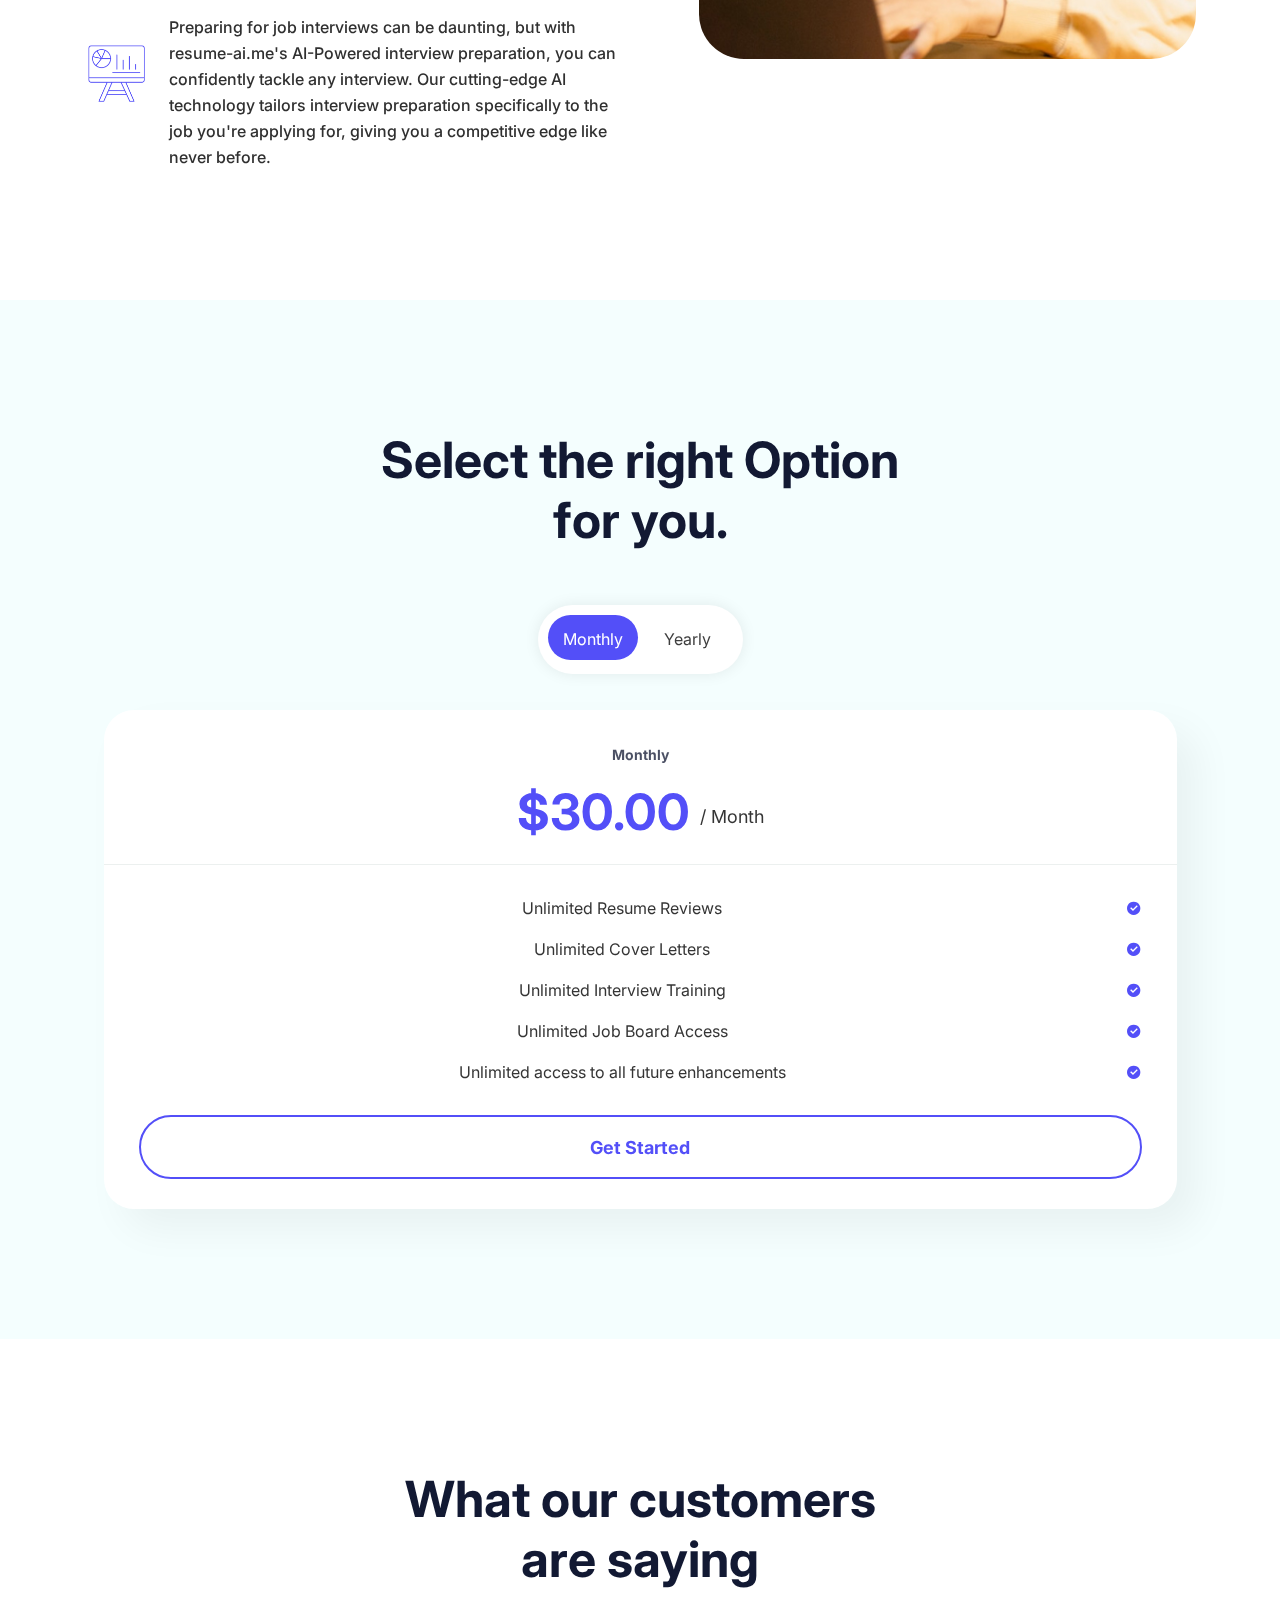
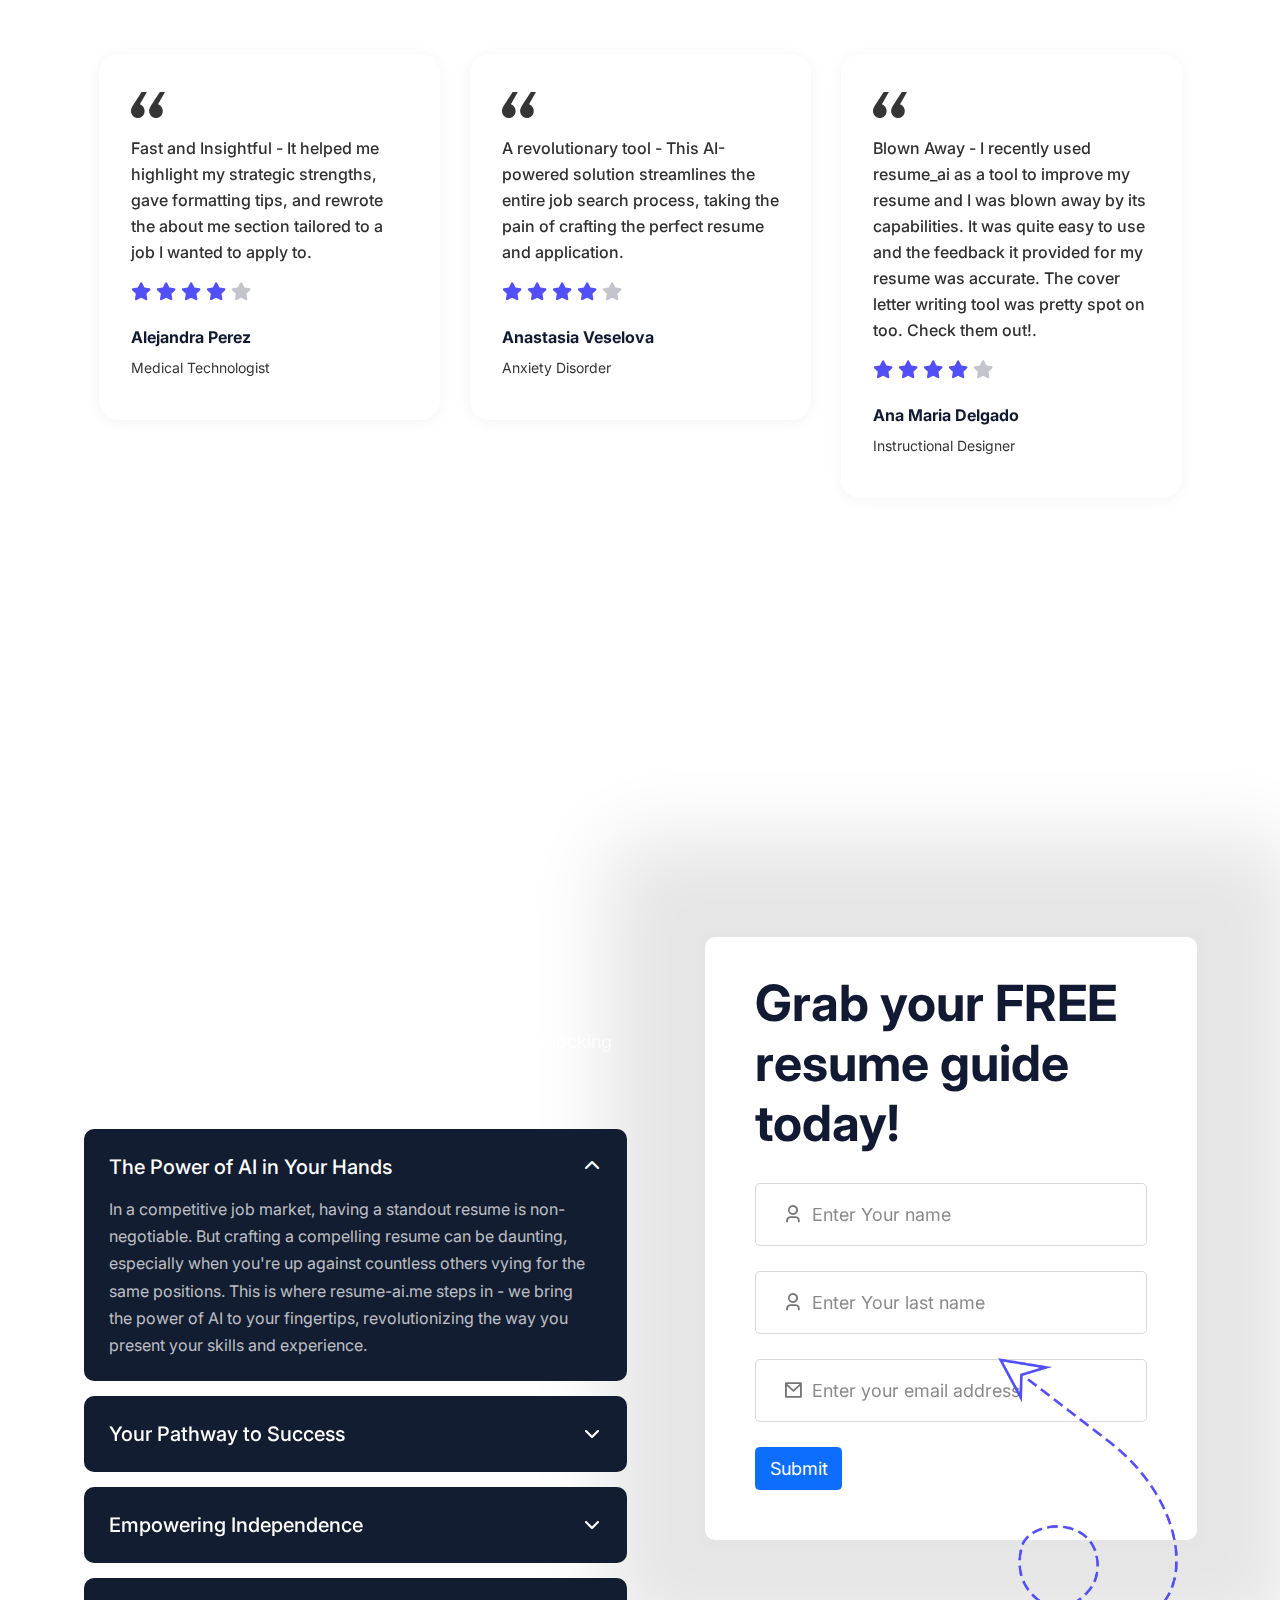
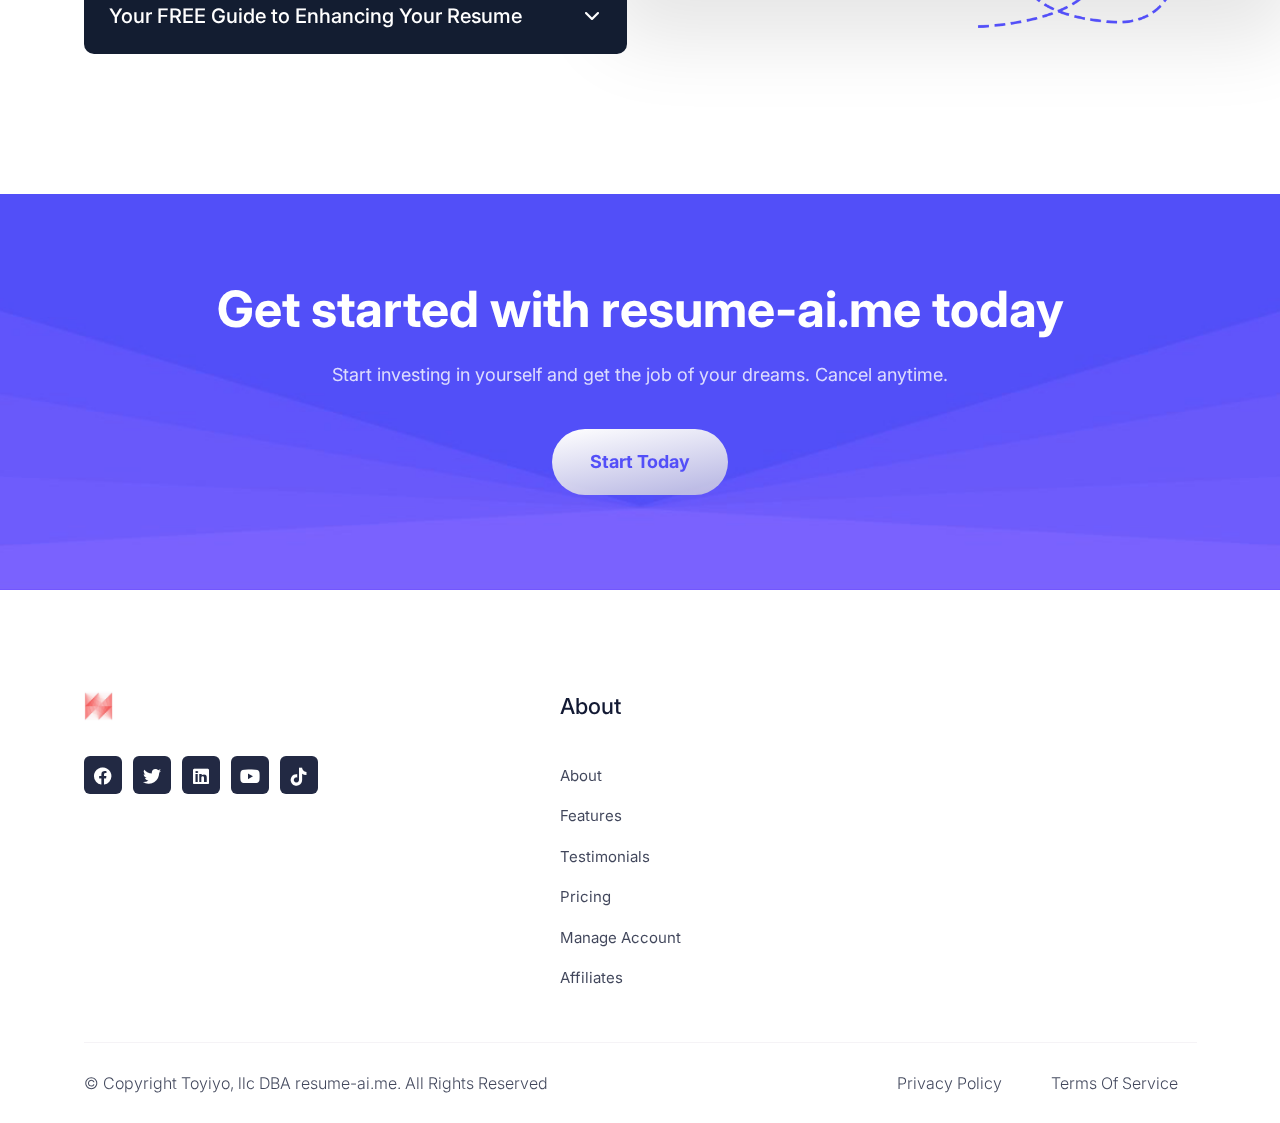
==== commit 6d0fc402: "chore: prevent invalid form submission and add form validation" ====
--- a/index.html
+++ b/index.html
@@ -1150,99 +1150,52 @@
                     <h2 class="title">Grab your FREE resume guide today!</h2>
                   </div>
                   <div id="form-messages"></div>
-                  <form
-                    id="contact-form"
-                    method="post"
-                    action="https://hooks.zapier.com/hooks/catch/3042365/35mvhhi/"
-                  >
-                    <fieldset>
-                      <div class="row">
-                        <div class="col-sm-12 mb-25">
-                          <div class="form-group">
-                            <i class="ri-user-3-line"></i>
-                            <input
-                              class="from-control"
-                              type="text"
-                              id="name"
-                              name="name"
-                              placeholder="Enter Your name"
-                              required=""
-                            />
-                          </div>
-                        </div>
-                        <div class="col-sm-12 mb-25">
-                          <div class="form-group">
-                            <i class="ri-user-3-line"></i>
-                            <input
-                              class="from-control"
-                              type="text"
-                              id="lastName"
-                              name="lastName"
-                              placeholder="Enter Your last name"
-                              required=""
-                            />
-                          </div>
-                        </div>
-                        <div class="col-sm-12 mb-25">
-                          <div class="form-group">
-                            <i class="ri-mail-line"></i>
-                            <input
-                              class="from-control"
-                              type="text"
-                              id="email"
-                              name="email"
-                              placeholder="Enter your email address"
-                              required=""
-                            />
-                          </div>
-                        </div>
+                  <div class="row">
+                    <div class="col-sm-12 mb-25">
+                      <div class="form-group">
+                        <i class="ri-user-3-line"></i>
+                        <input
+                          class="from-control"
+                          type="text"
+                          id="name"
+                          name="name"
+                          placeholder="Enter Your name"
+                        />
+                        <div id="name-error" class="error-message"></div>
                       </div>
-                      <div class="btn-part">
-                        <div class="form-group mt-25">
-                          <input
-                            class="readon submit submit3"
-                            type="submit"
-                            value="Get my guide now!"
-                          />
-                        </div>
+                    </div>
+                    <div class="col-sm-12 mb-25">
+                      <div class="form-group">
+                        <i class="ri-user-3-line"></i>
+                        <input
+                          class="from-control"
+                          type="text"
+                          id="lastName"
+                          name="lastName"
+                          placeholder="Enter Your last name"
+                        />
+                        <div id="lastName-error" class="error-message"></div>
                       </div>
-                    </fieldset>
-                  </form>
-                </div>
-                <div class="sec-title text-right pt-40 md-text-center">
-                  <h5 class="title title7 white-color">
-                    Don't miss out on the best guide out there
-                  </h5>
-                </div>
-              </div>
-
-              <div>
-                <!-- thank you for downloading-->
-                <div
-                  class="rs-contact contact-style2 contact-modify2"
-                  id="thankYouMessage"
-                  aria-labelledby="thankYouMessage"
-                  aria-hidden="true"
-                  style="display: none"
-                >
-                  <div class="thank-you-pop">
-                    <h1>Thank You!</h1>
-                    <p>
-                      Your Free PDF will arrive soon, as a thank you, here is a
-                      coupon code to get you 30% off on your first month
-                    </p>
-                    <a href="#">
-                      <h3 class="cupon-pop">CODE: <span>THANKYOU</span></h3>
-                    </a>
-                  </div>
-                  <div class="btn-part mt-45">
-                    <a class="readon started contact promo" href="#">
-                      <span class="btn-text">Get Your Discount Now!</span>
-                    </a>
-                  </div>
-                </div>
-              </div>
-              <!-- Contact End -->
+                    </div>
+                    <div class="col-sm-12 mb-25">
+                      <div class="form-group">
+                        <i class="ri-mail-line"></i>
+                        <input
+                          class="from-control"
+                          type="email"
+                          id="email"
+                          name="email"
+                          placeholder="Enter your email address"
+                        />
+                        <div id="email-error" class="error-message"></div>
+                      </div>
+                    </div>
+                    <div class="col-sm-12">
+                      <button id="submit-button" class="btn btn-primary">Submit</button>
+                    </div>
+                  </div>
+                </div>
+              </div>
             </div>
           </div>
         </div>
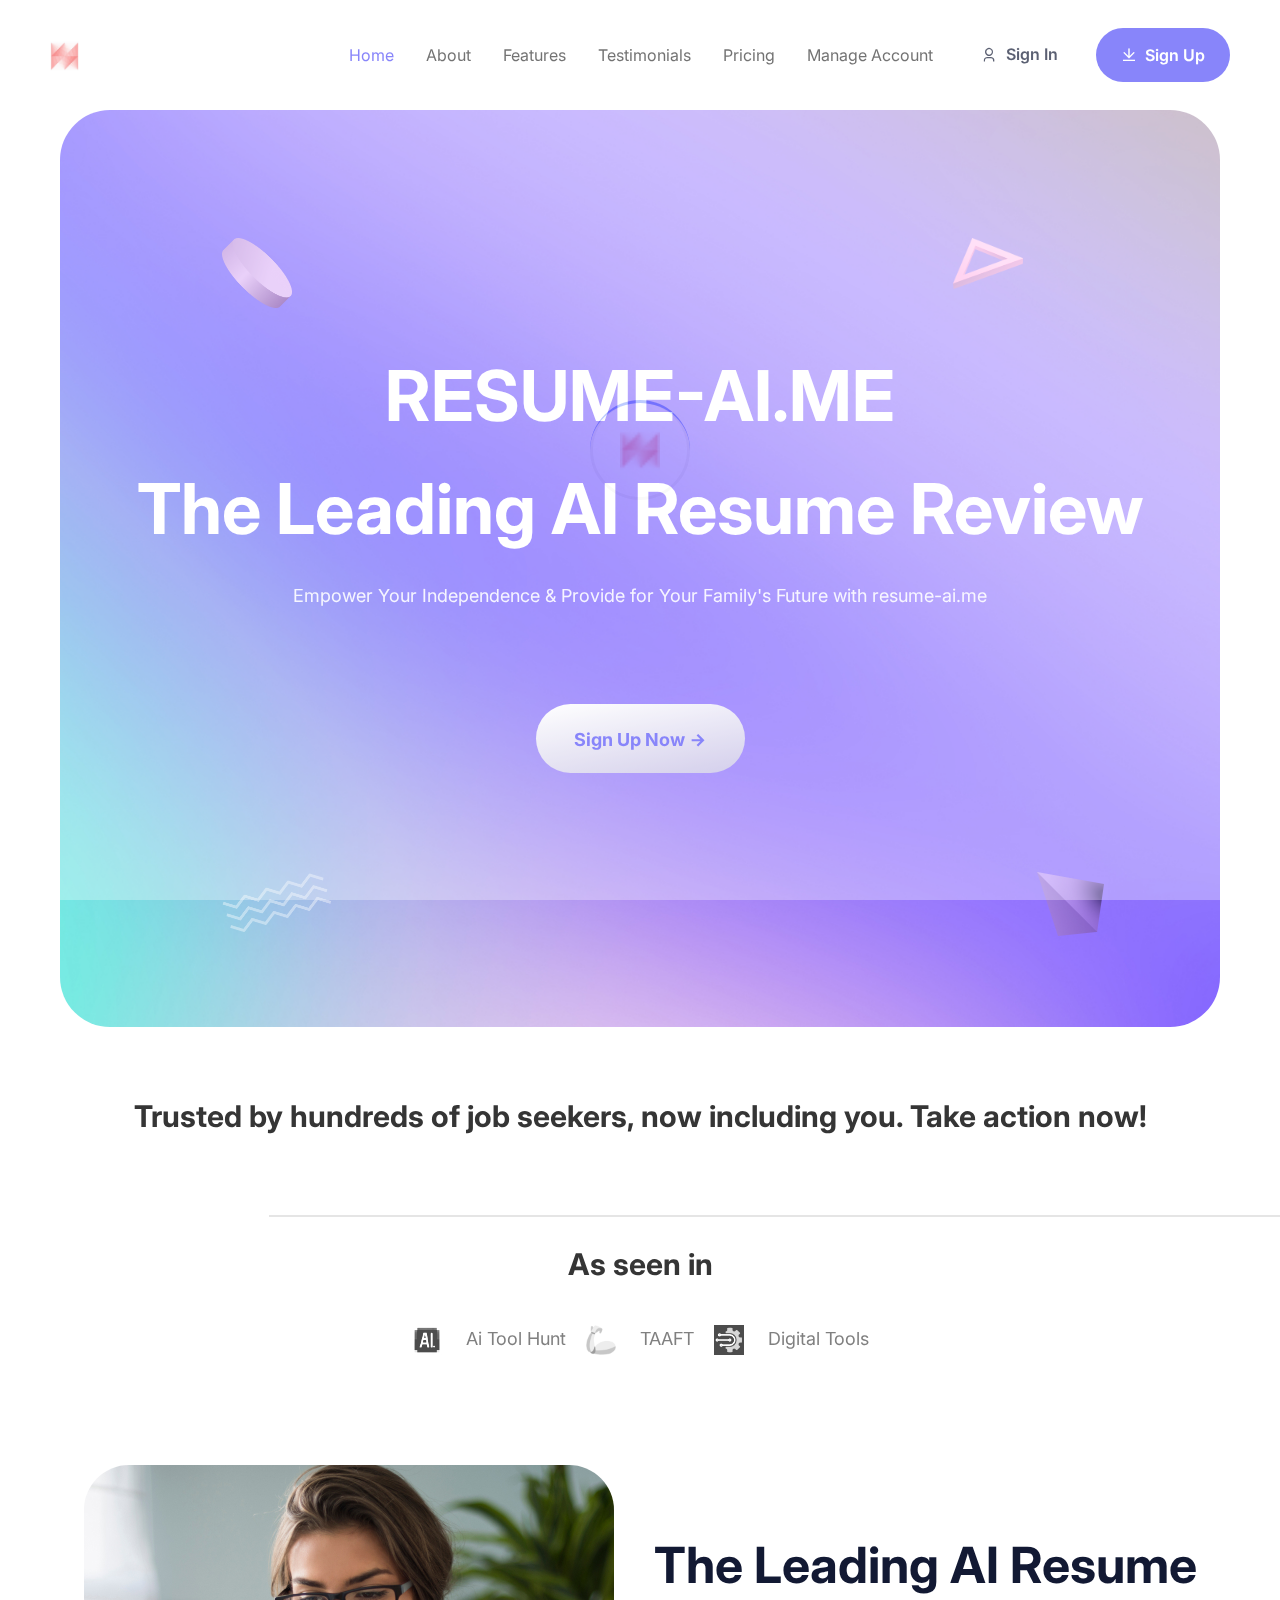
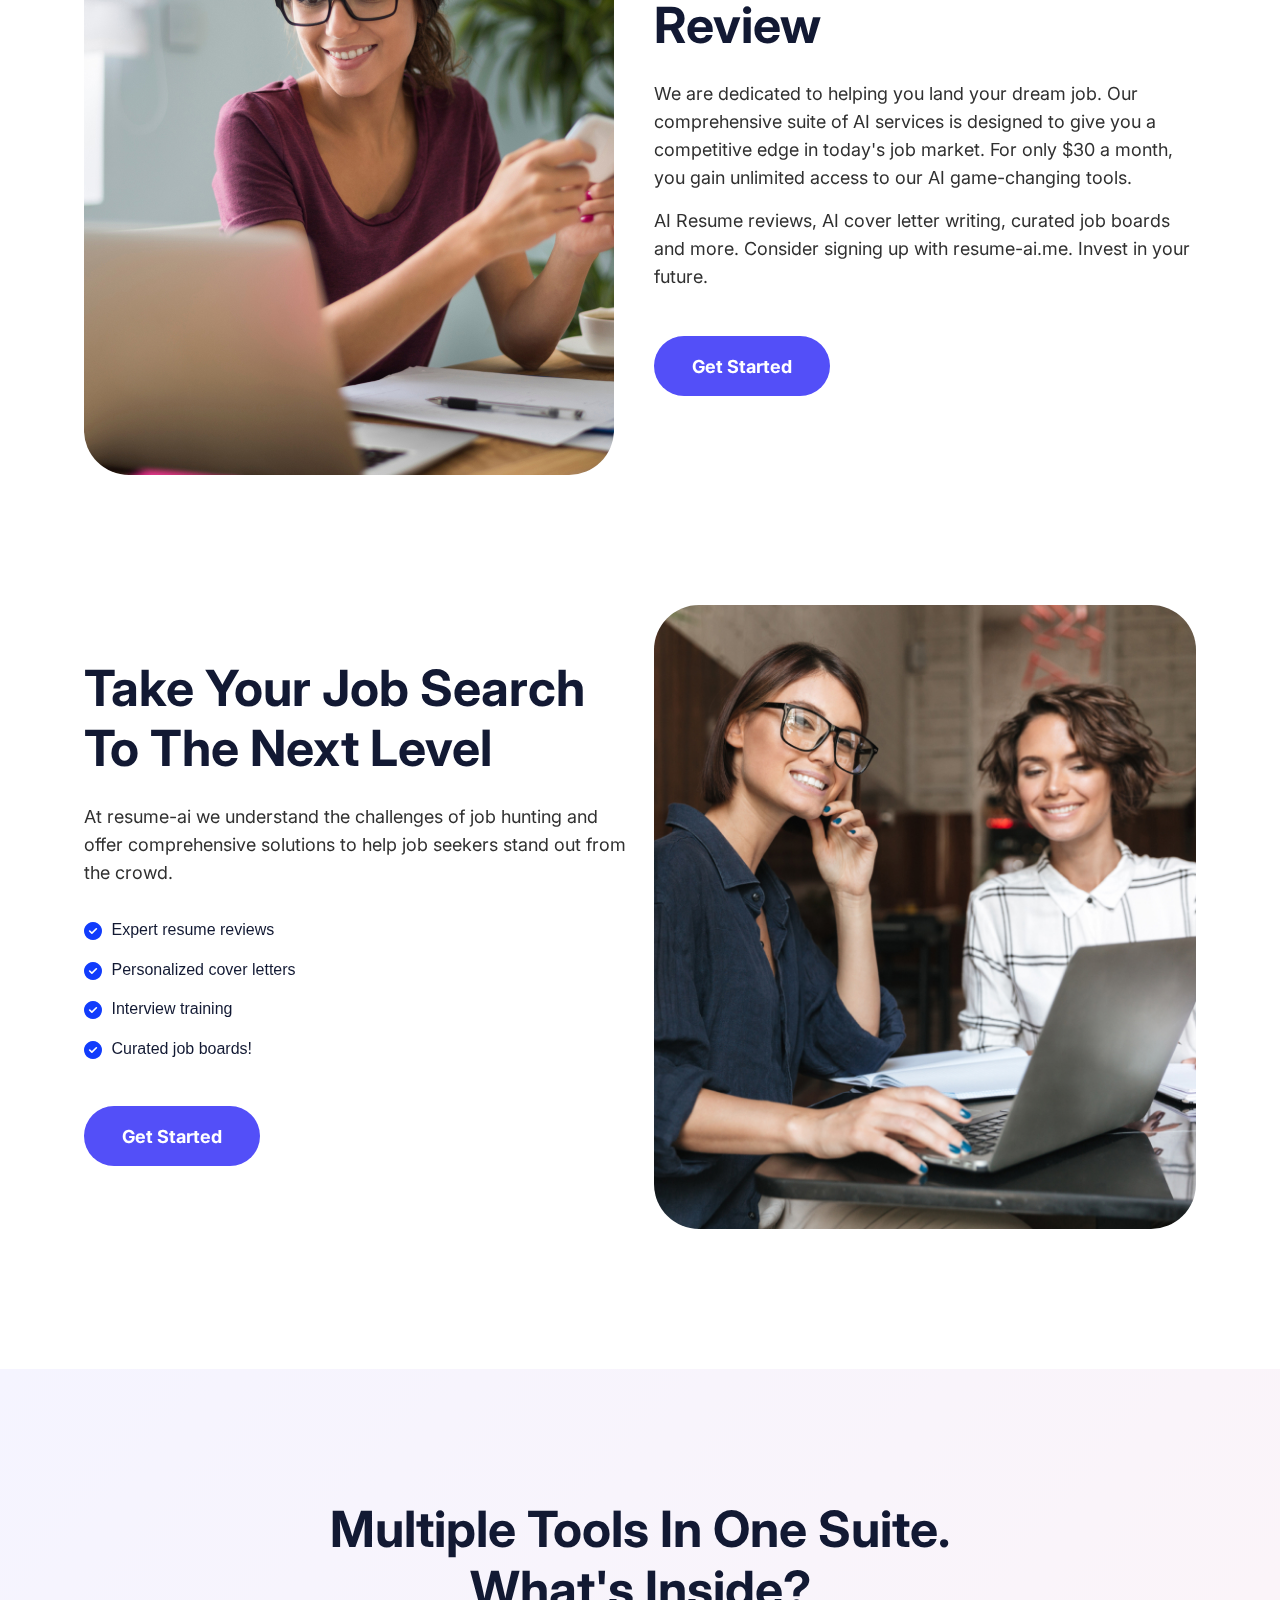
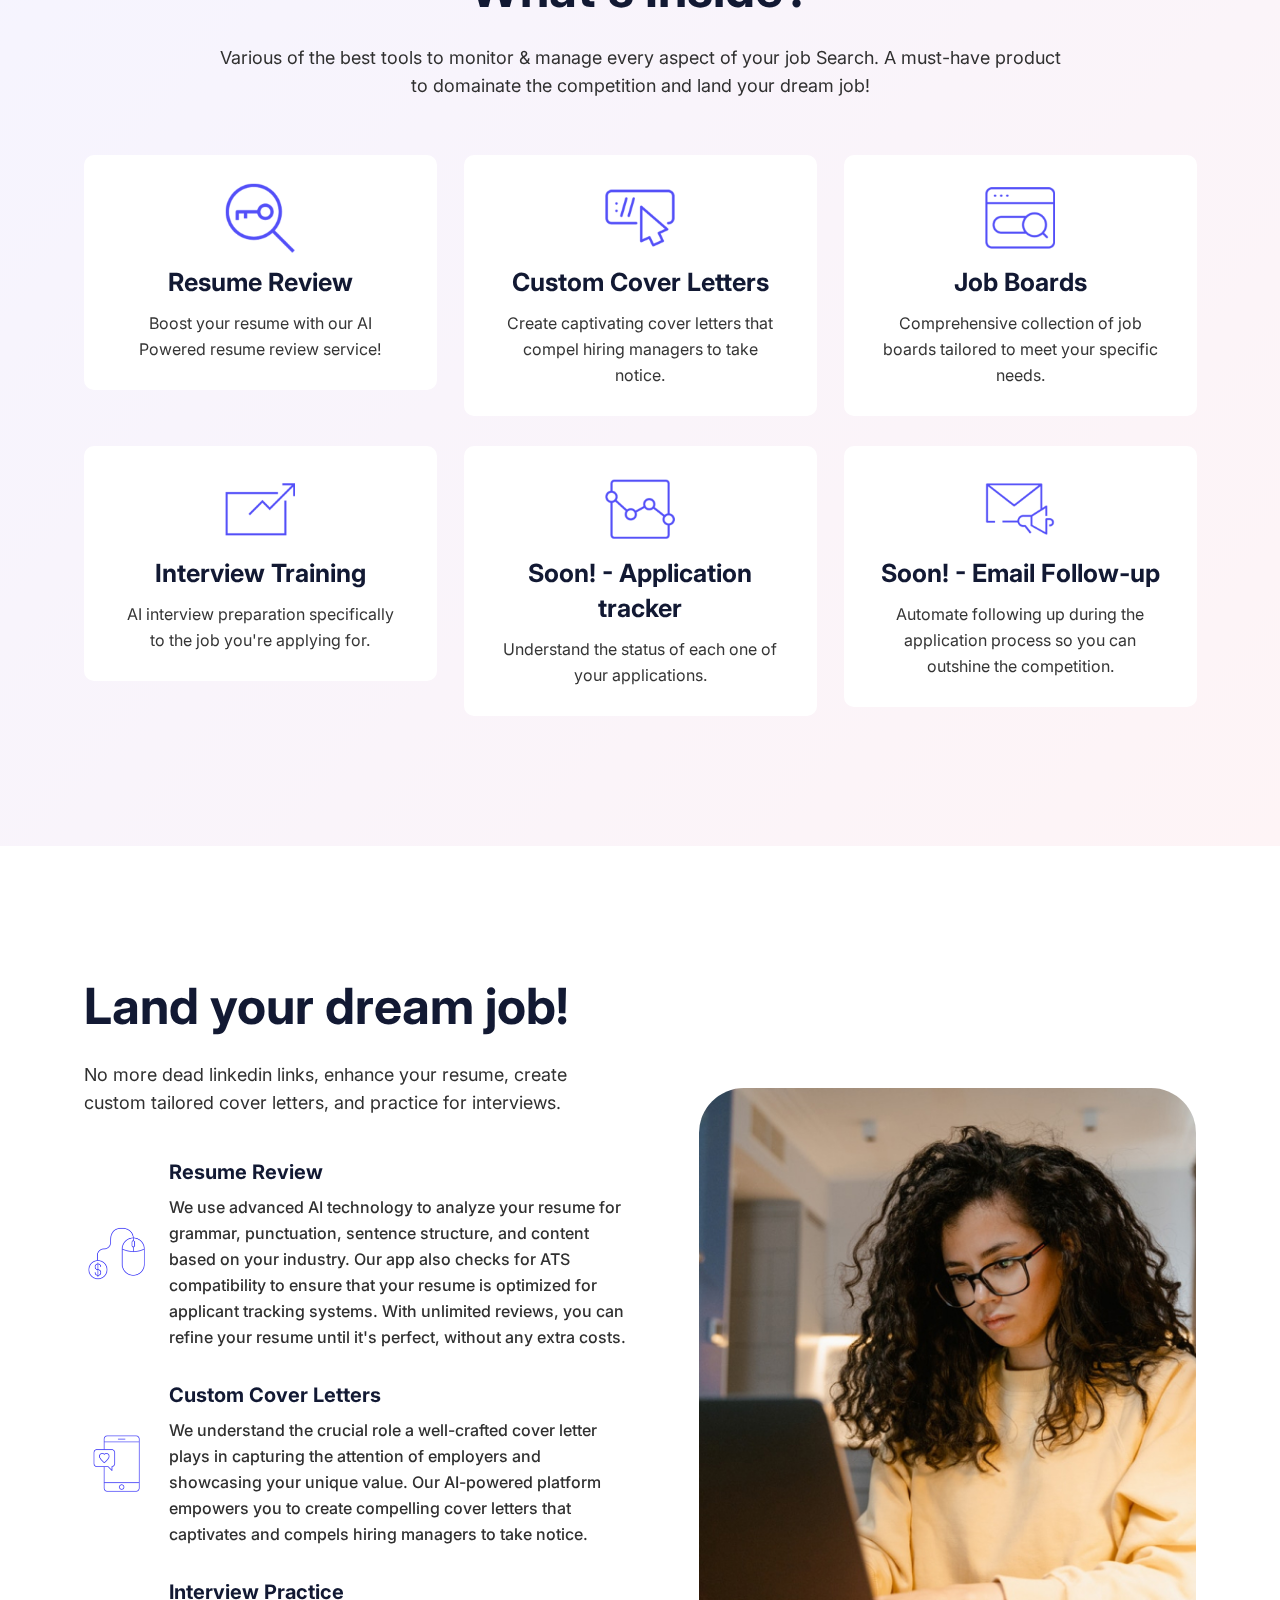
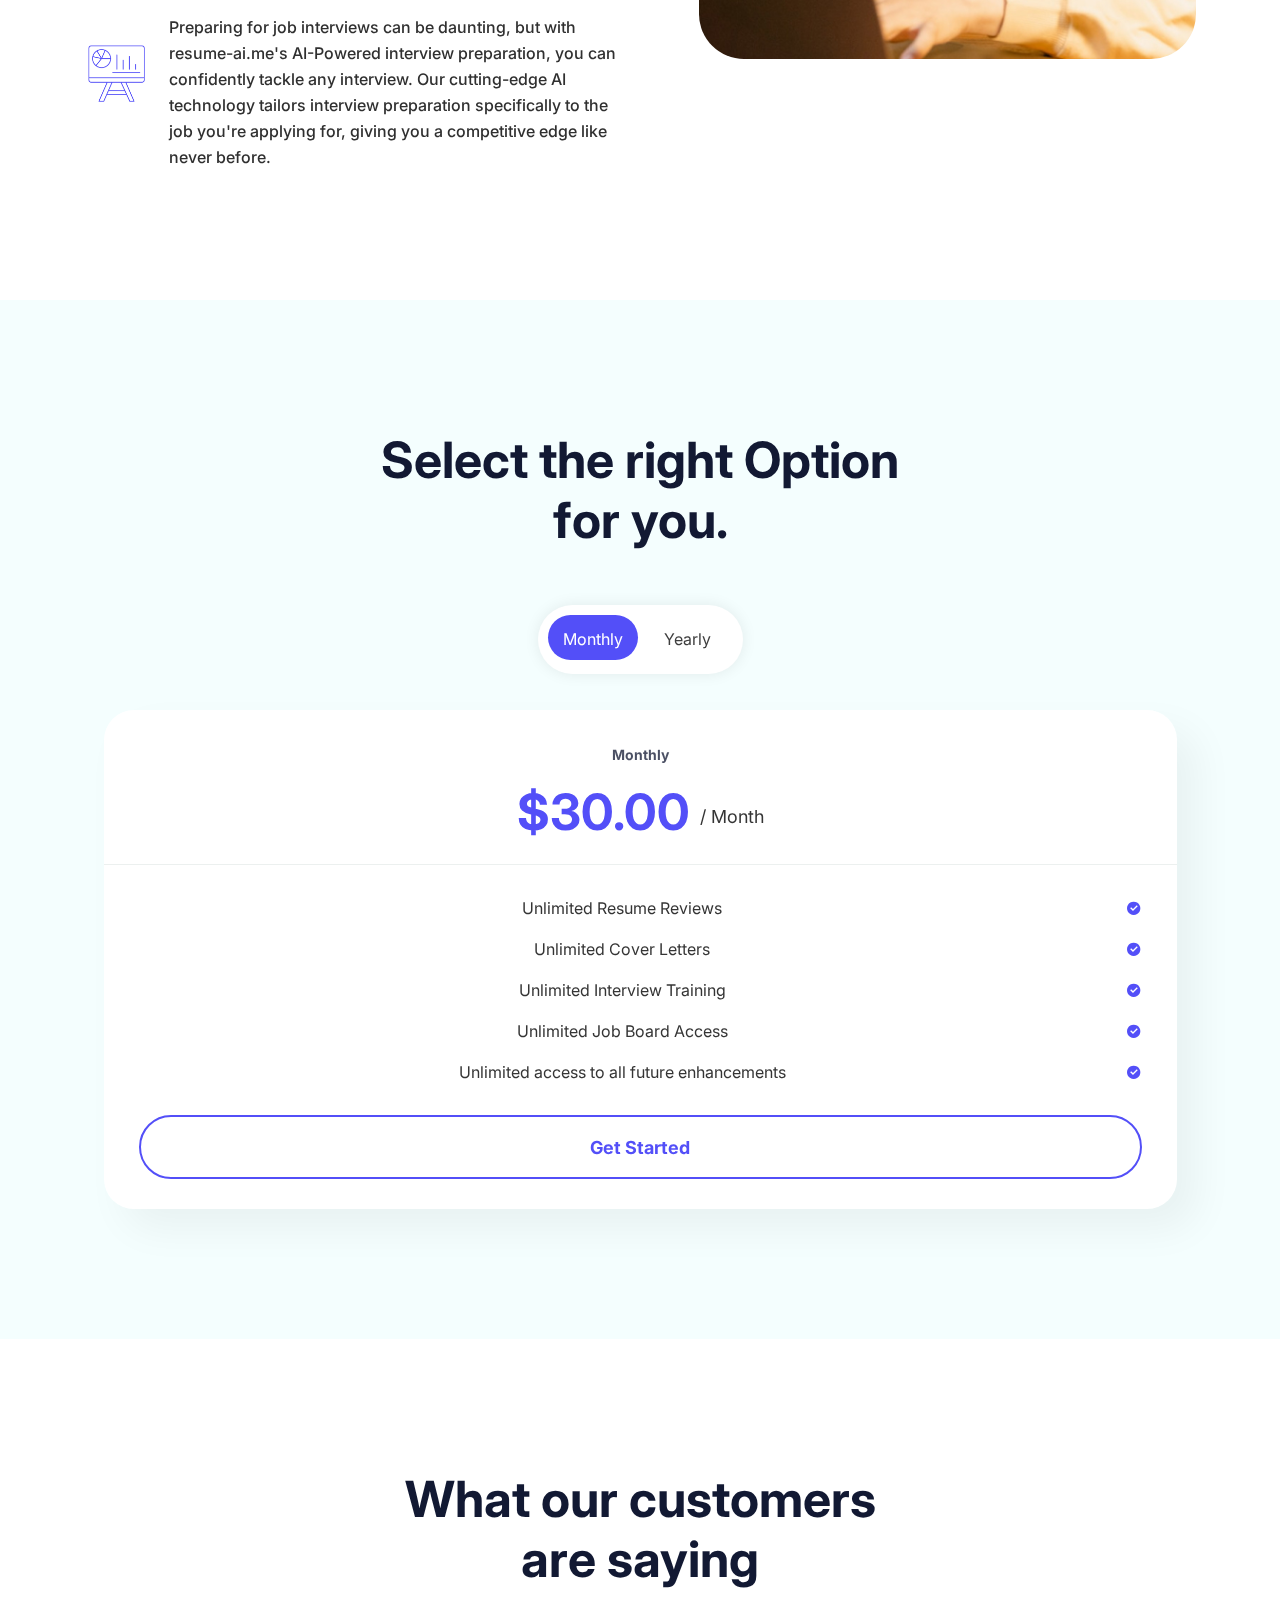
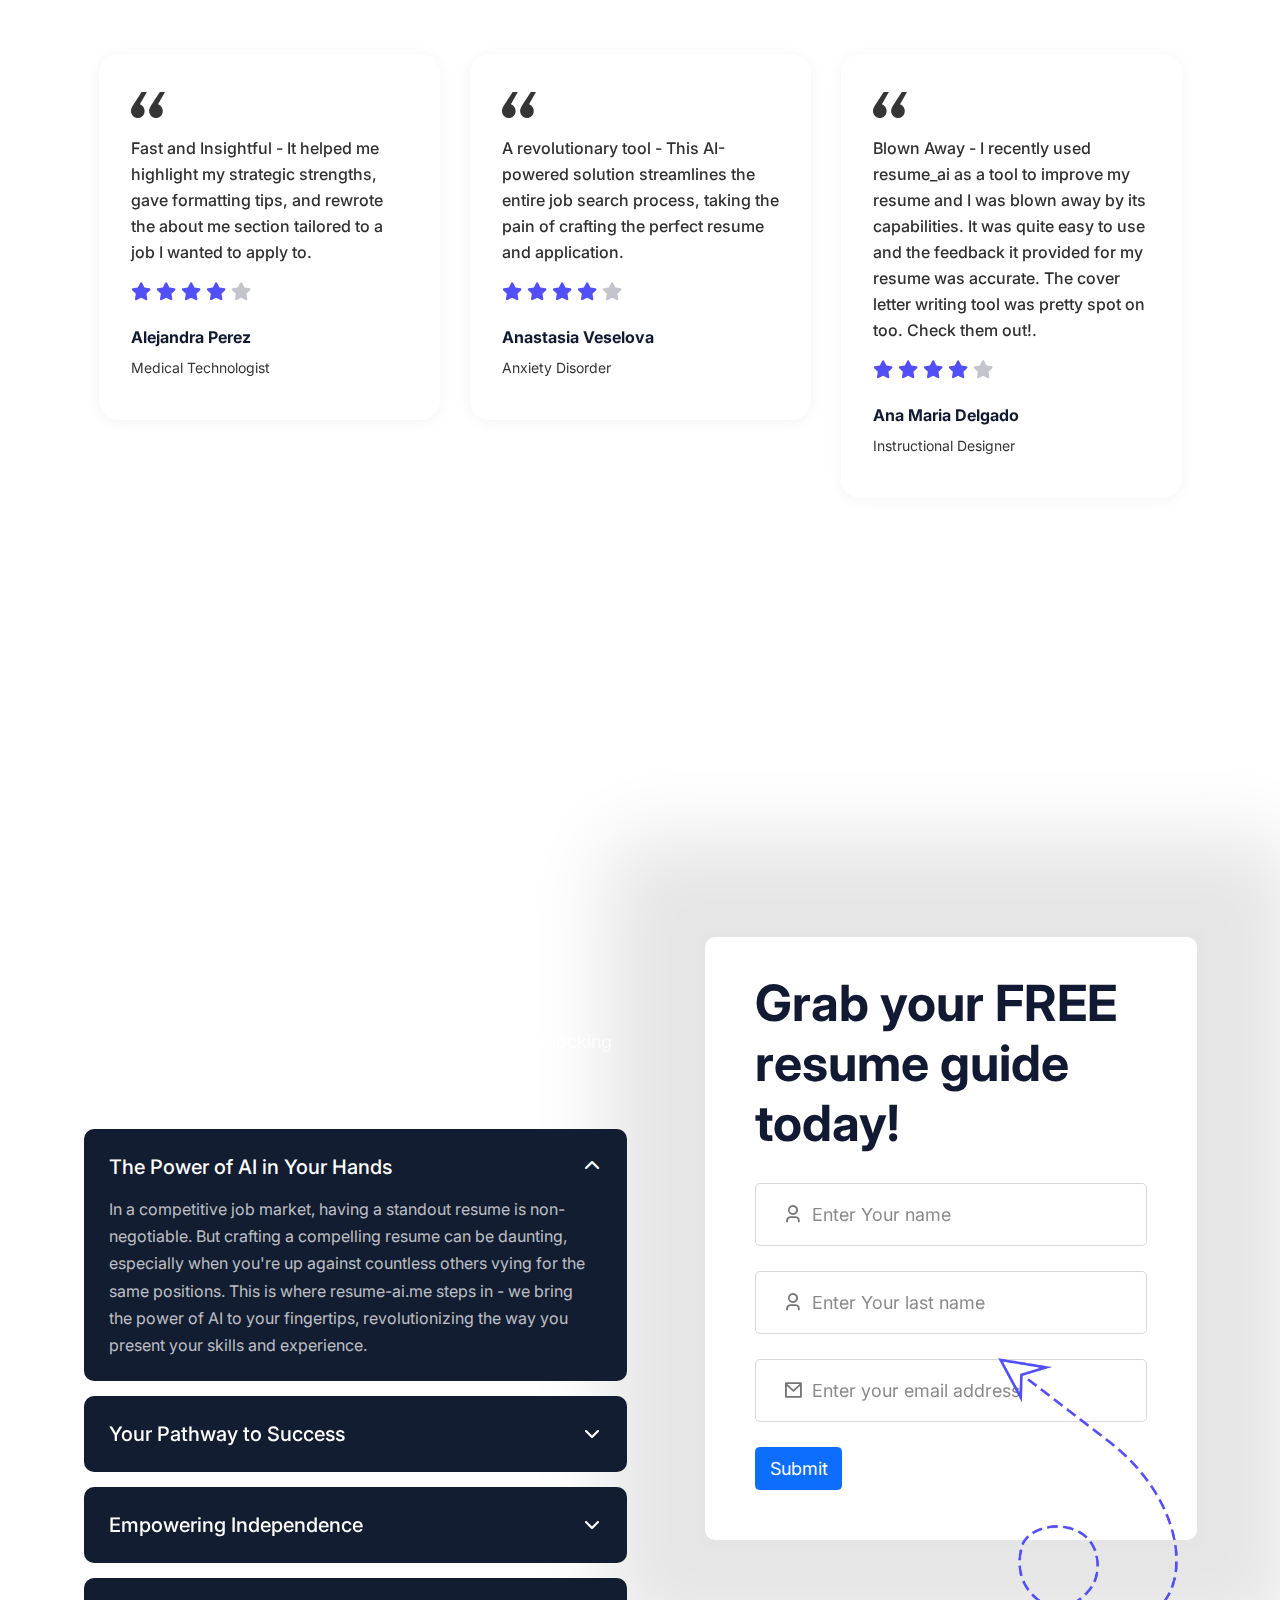
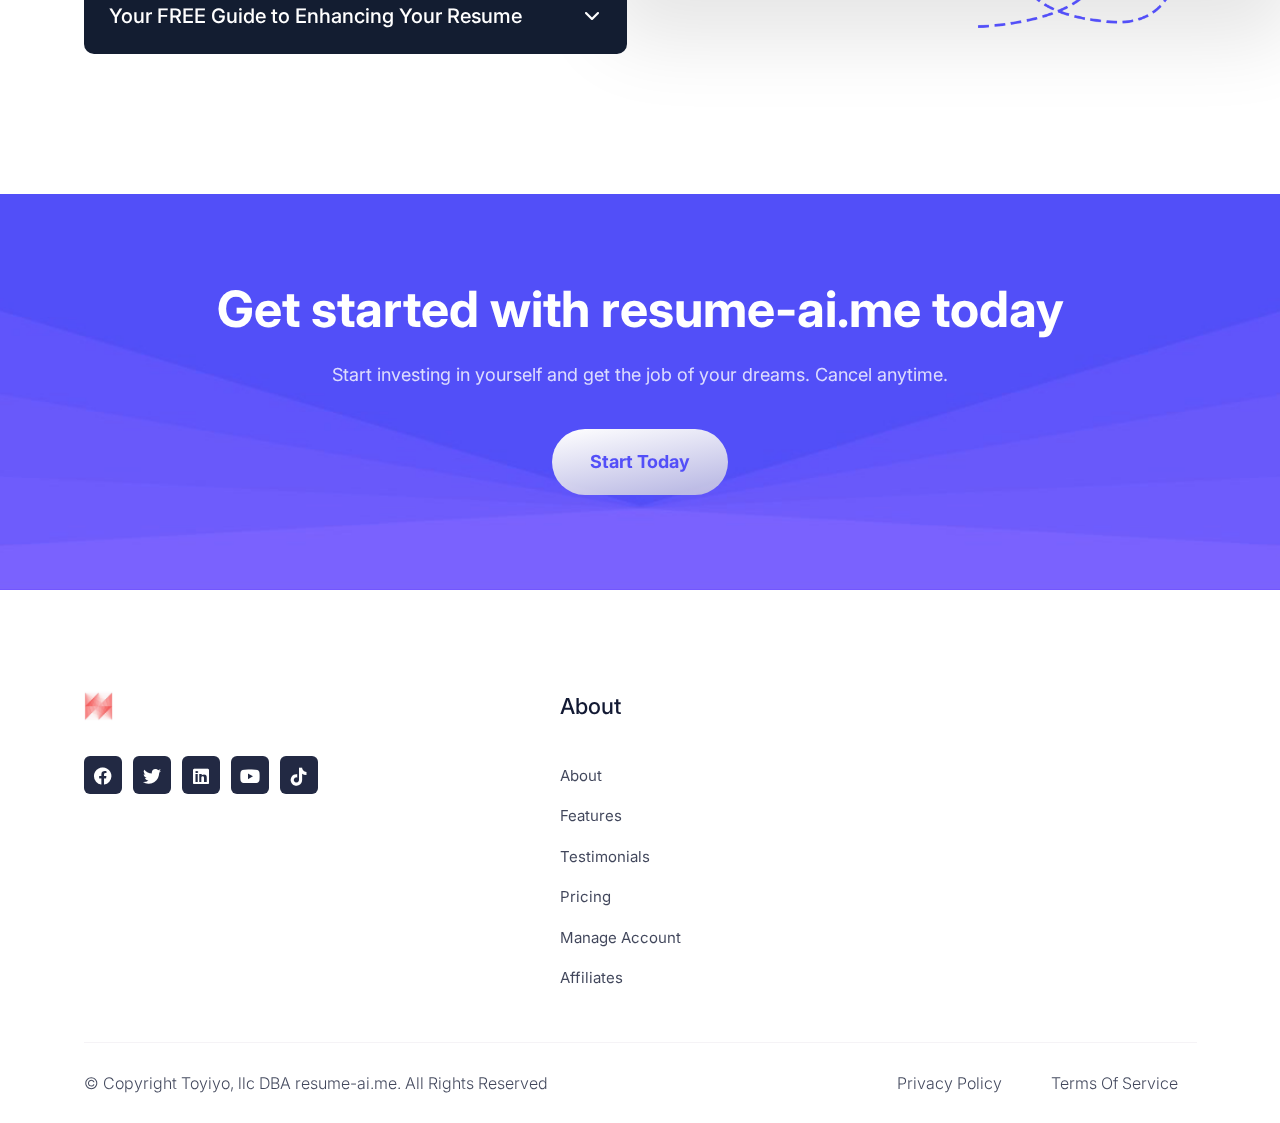
==== commit 6a981490: "fixing links" ====
--- a/index.html
+++ b/index.html
@@ -427,7 +427,7 @@
                   src="assets/images/partner/style1/apple-touch-icon-taaft.png"
                   title="there is an ai for that"
                   alt="there is an ai for that logo"
-                /> 
+                />
                 <span>TAAFT</span>
               </a>
             </div>
@@ -1191,7 +1191,9 @@
                       </div>
                     </div>
                     <div class="col-sm-12">
-                      <button id="submit-button" class="btn btn-primary">Submit</button>
+                      <button id="submit-button" class="btn btn-primary">
+                        Submit
+                      </button>
                     </div>
                   </div>
                 </div>
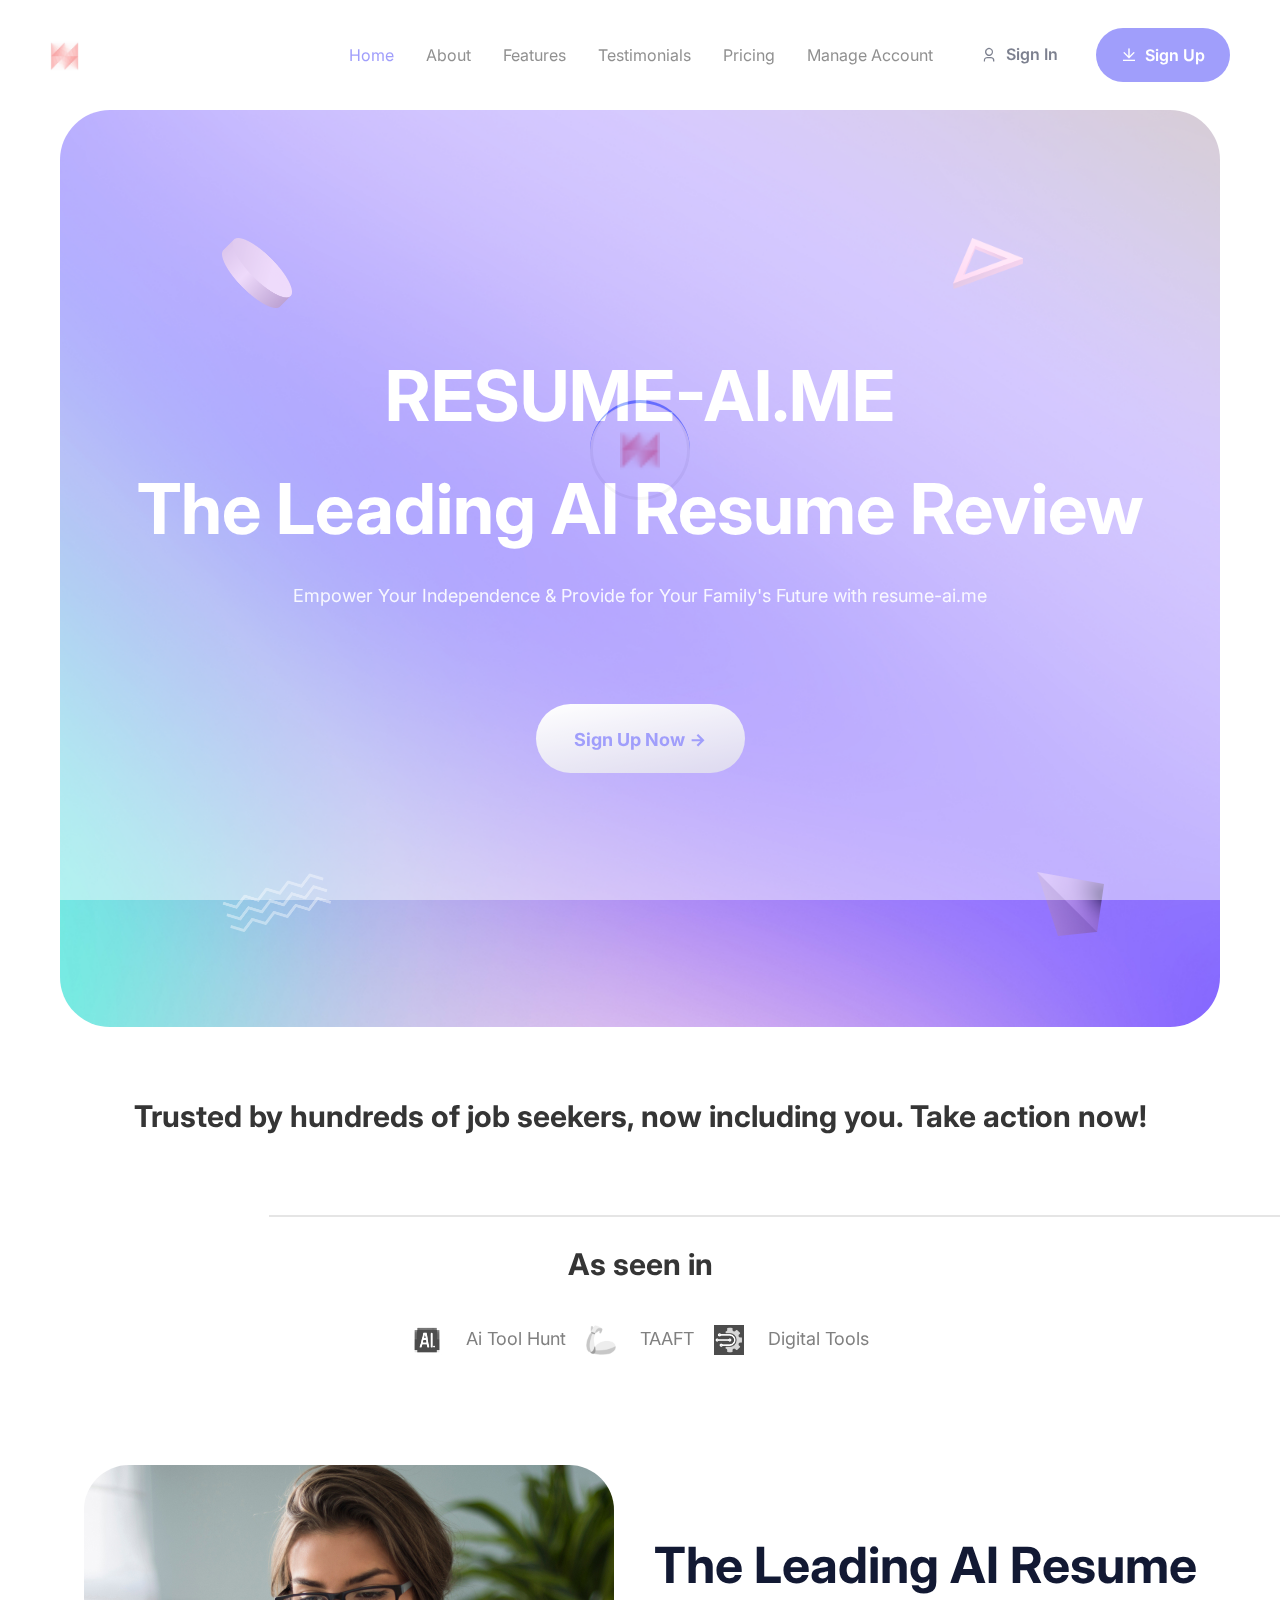
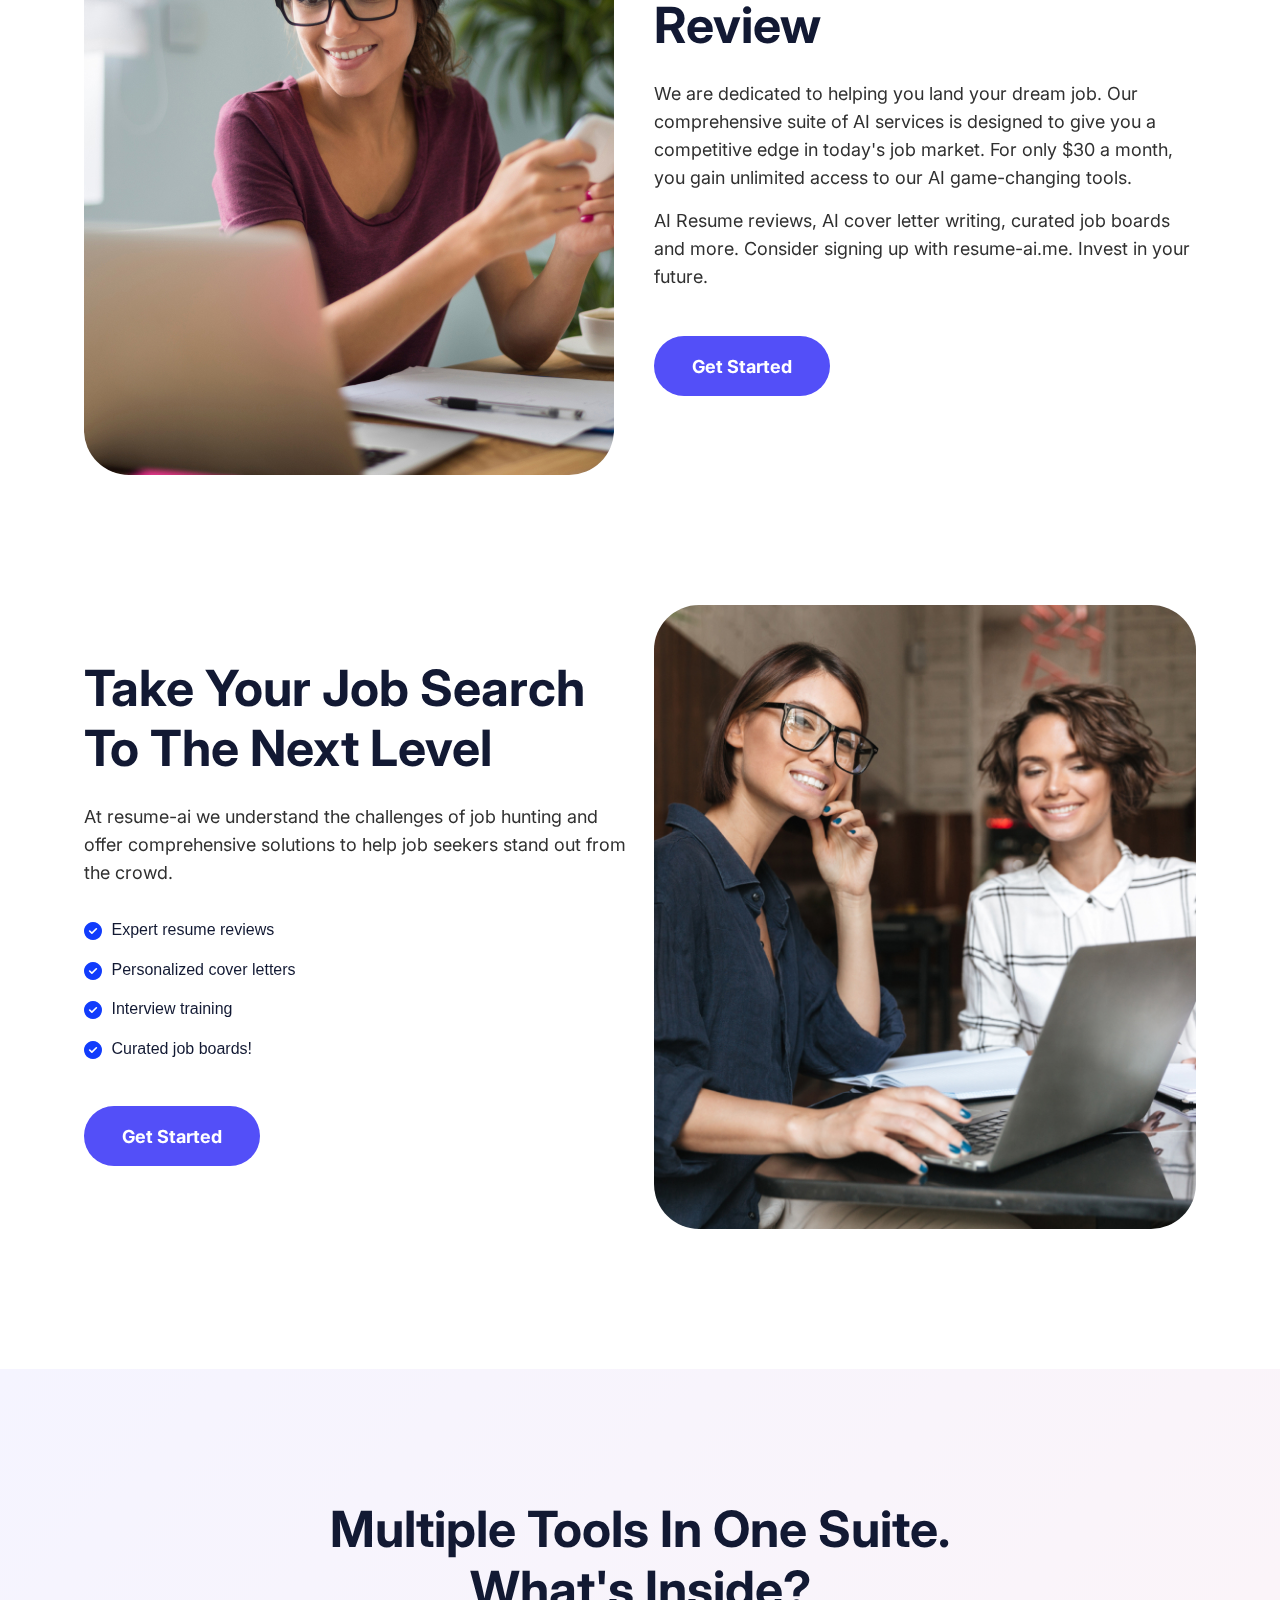
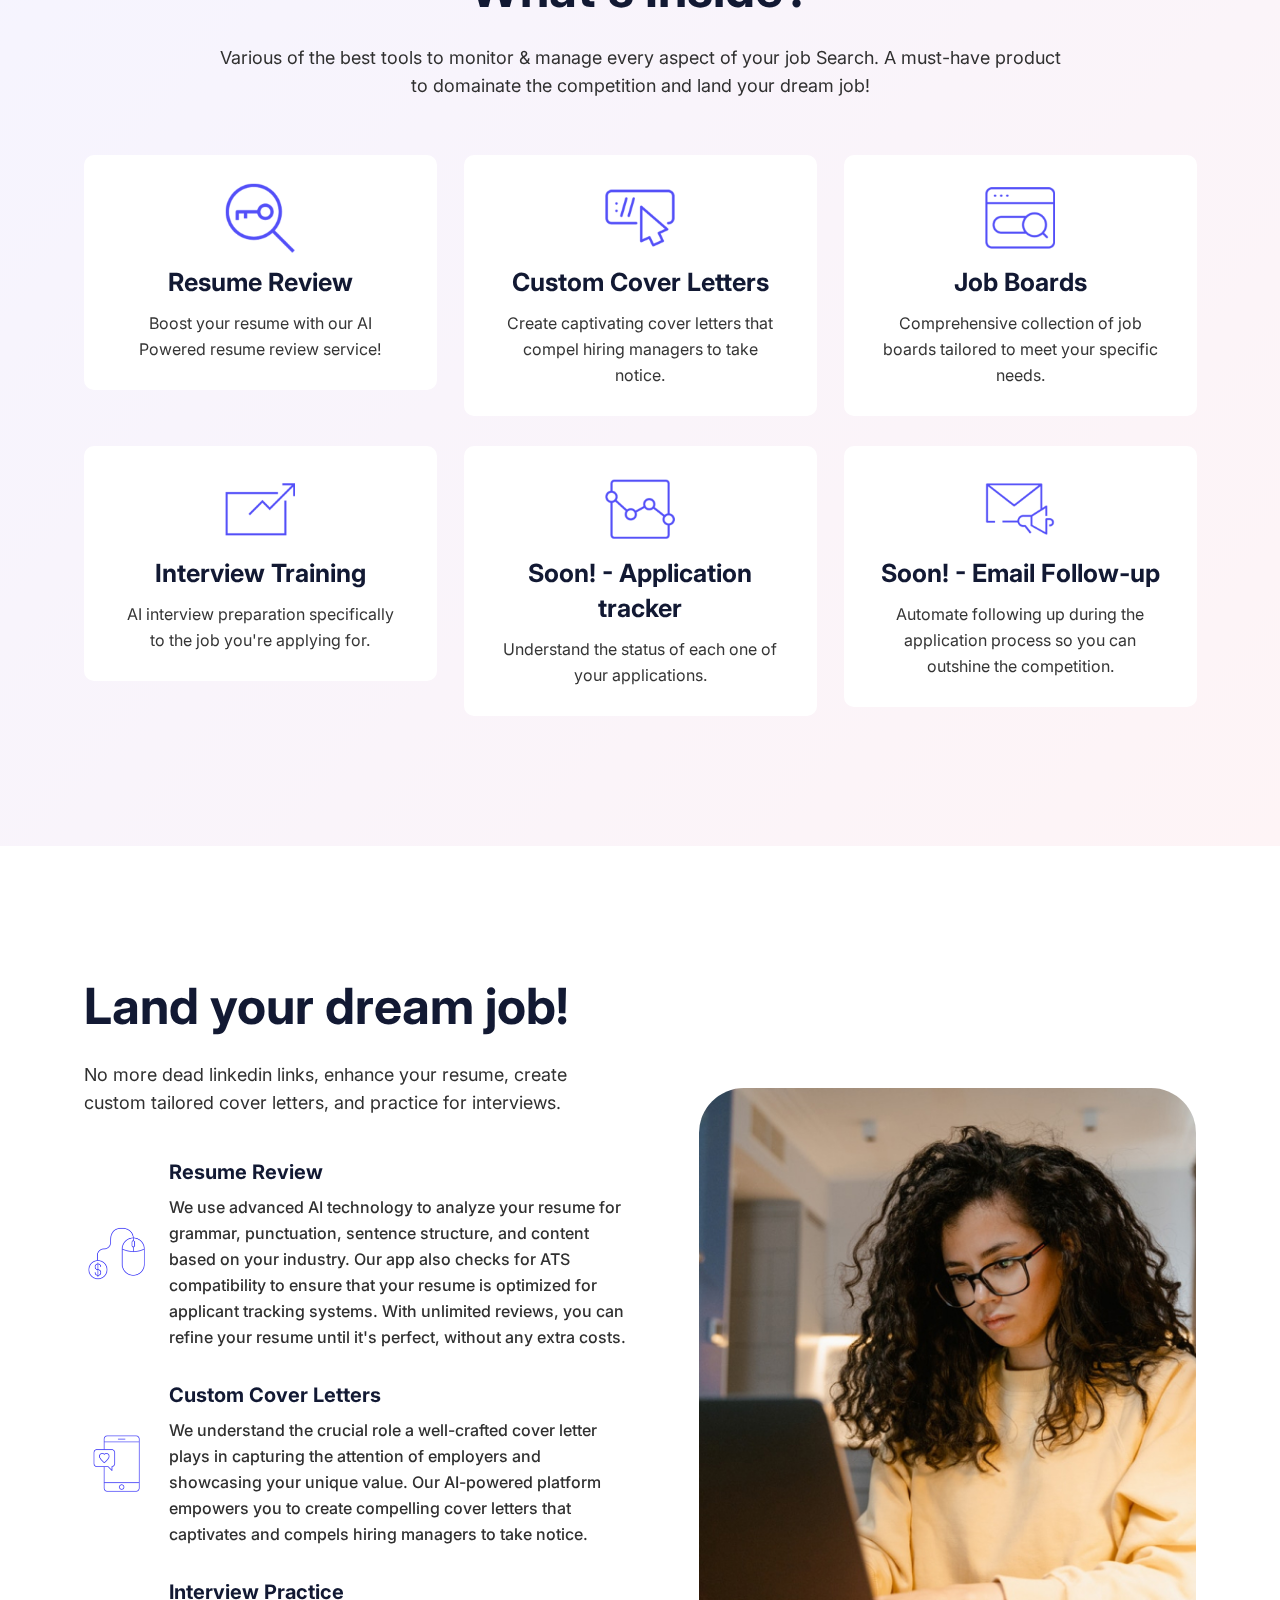
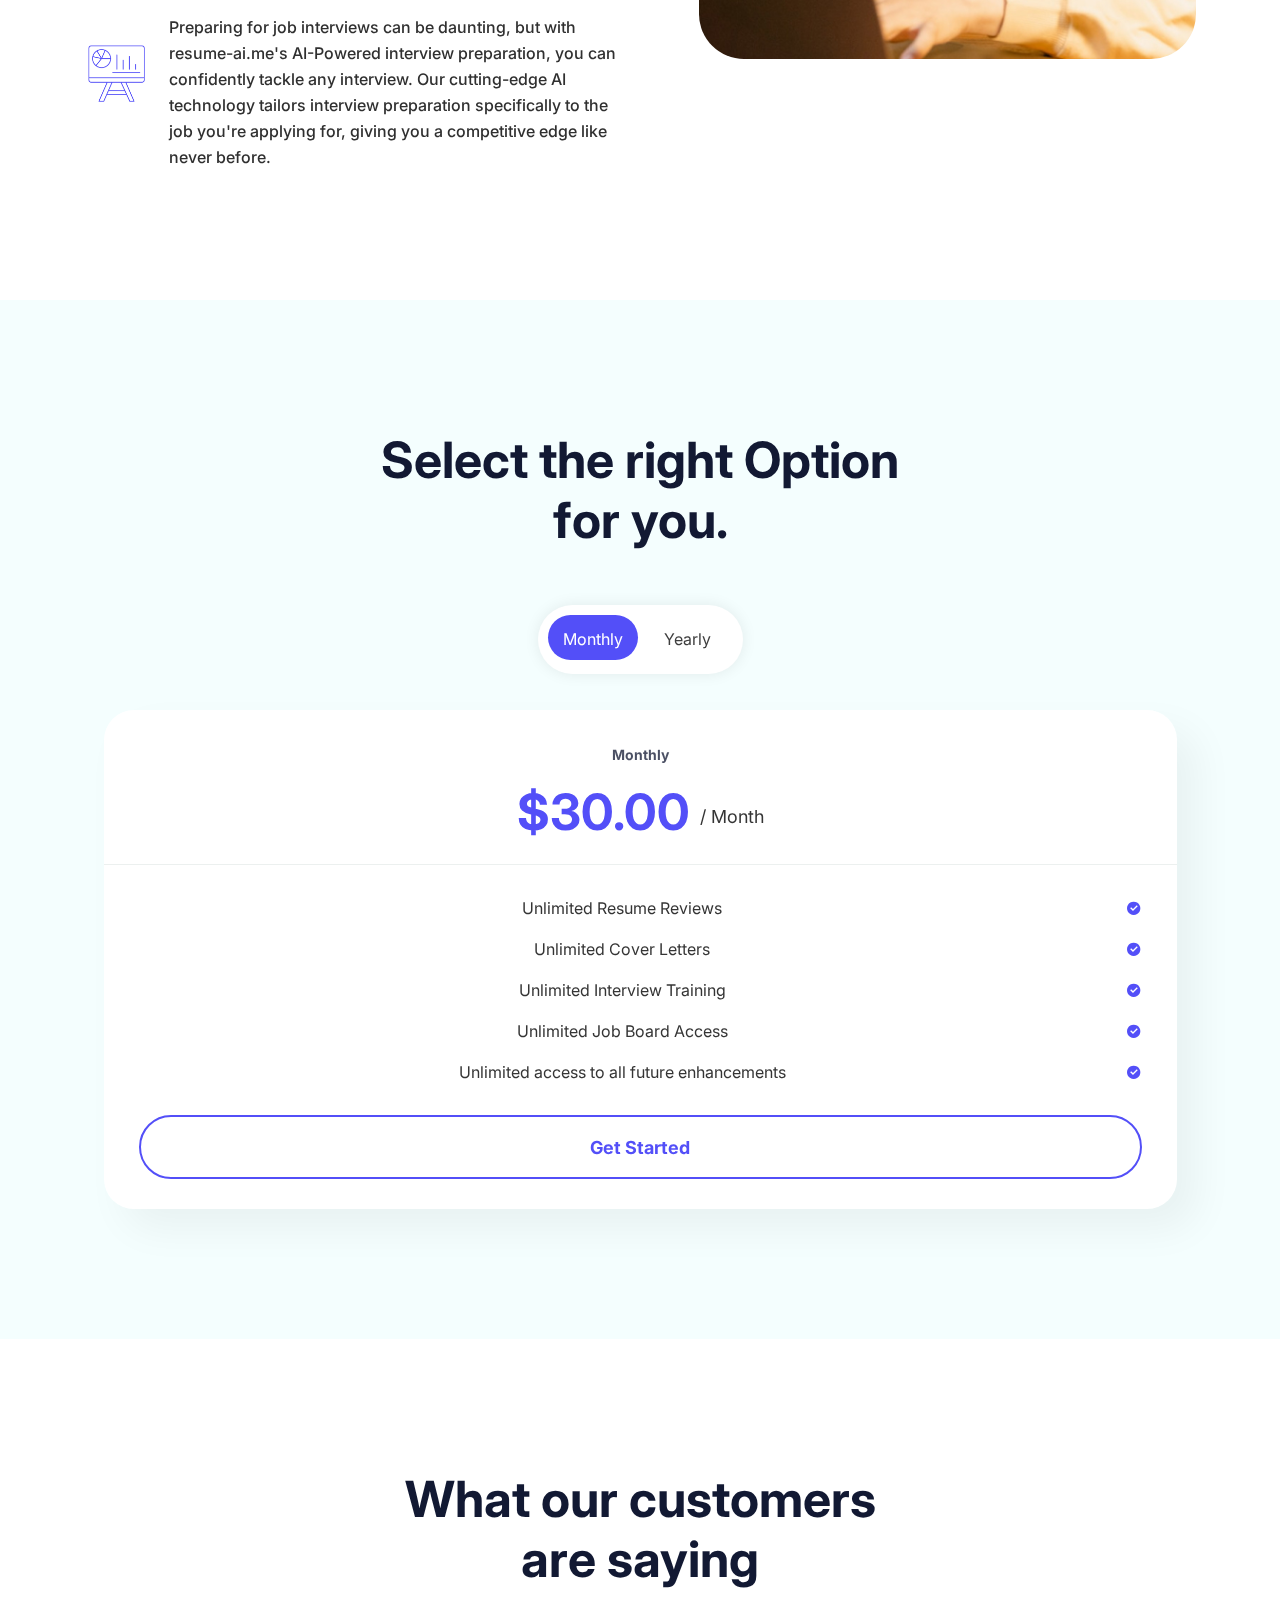
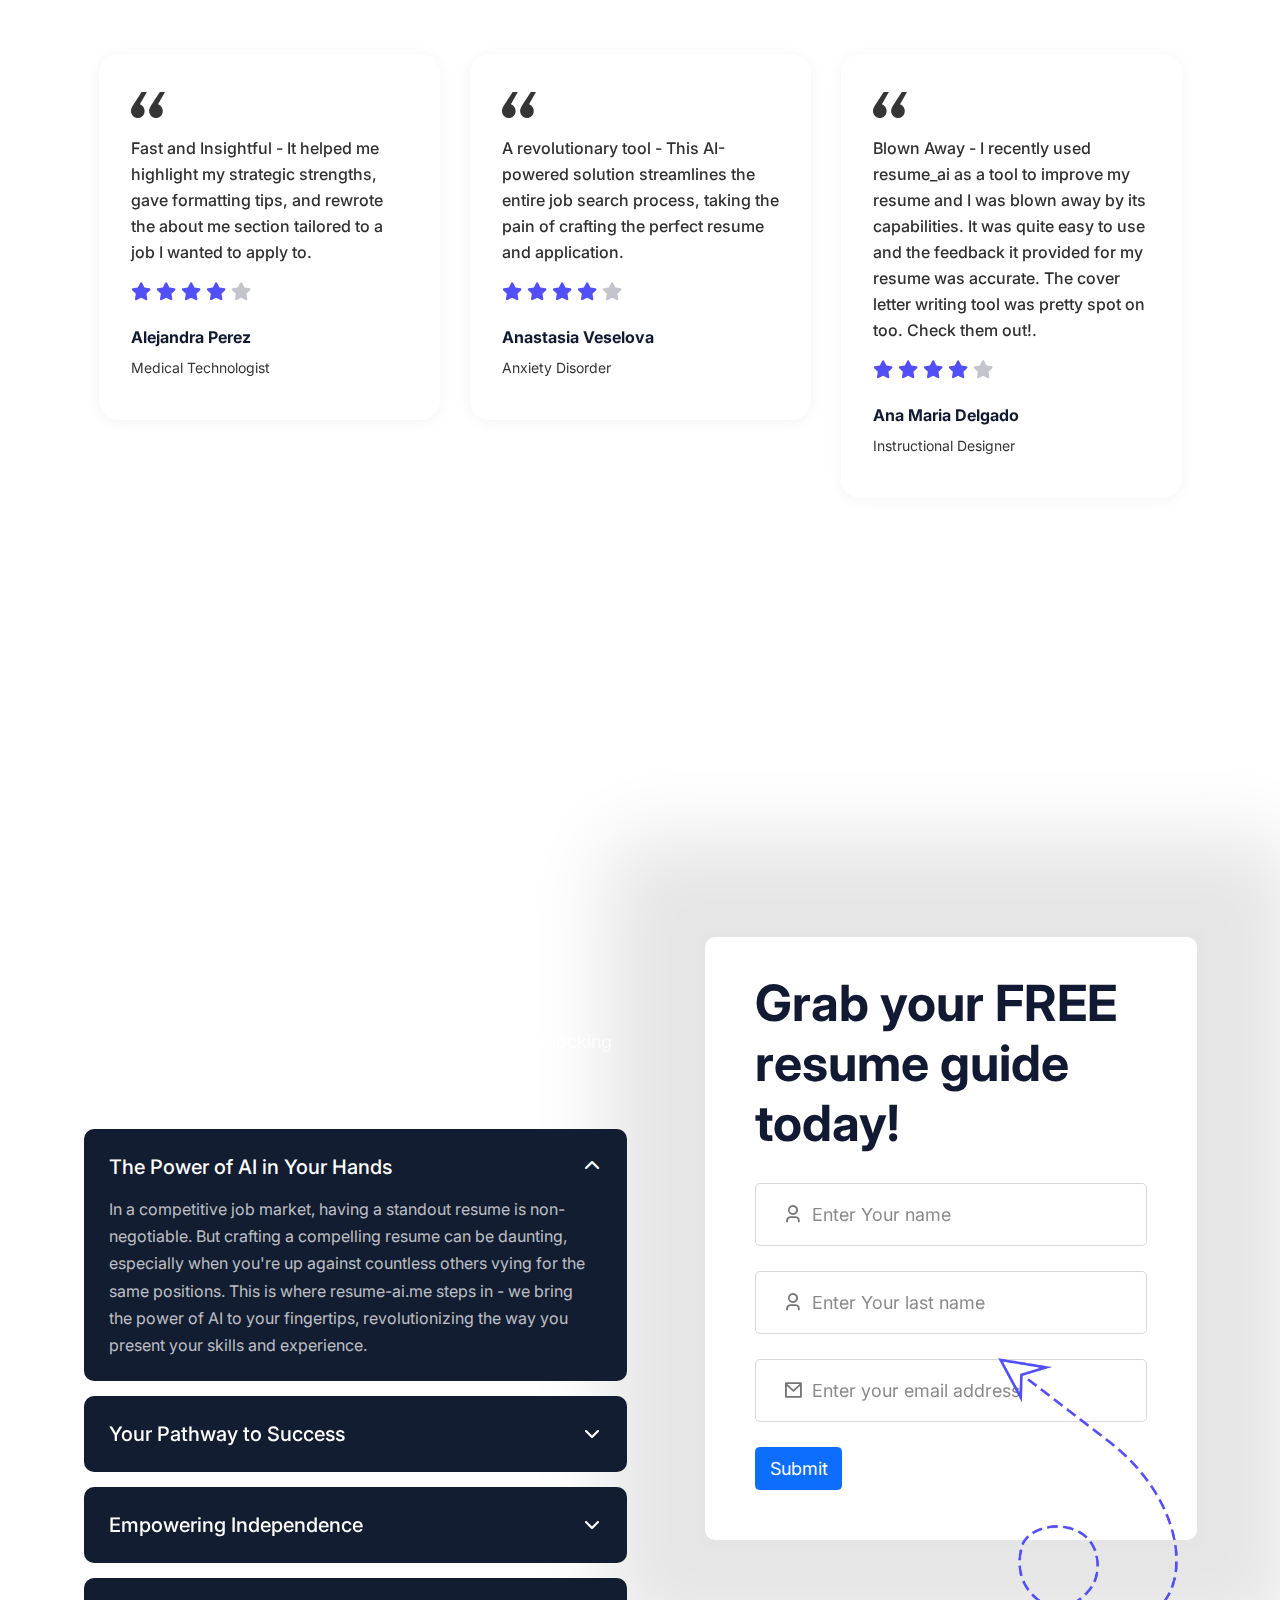
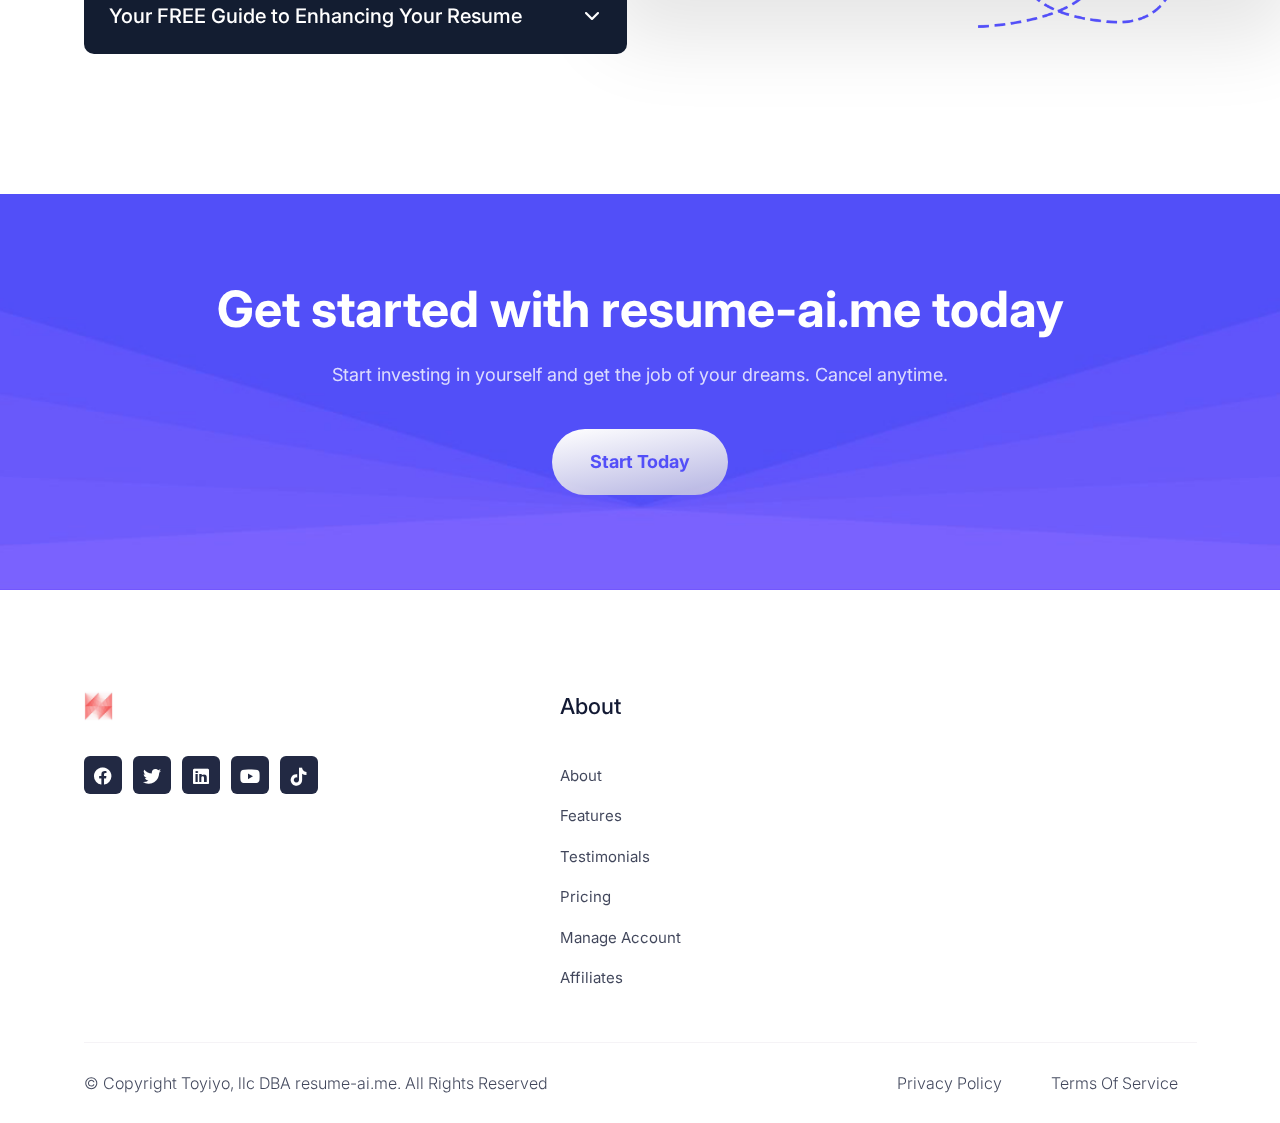
==== commit a38f491c: "feat: add thank you message and coupon code display after form submission" ====
--- a/index.html
+++ b/index.html
@@ -1198,6 +1198,32 @@
                   </div>
                 </div>
               </div>
+              <!-- Contact End -->
+
+              <!-- thank you for downloading-->
+              <div
+                class="rs-contact contact-style2 contact-modify2"
+                id="thankYouMessage"
+                aria-labelledby="thankYouMessage"
+                aria-hidden="true"
+                style="display: none; background-color: #f8f9fa; padding: 20px; border-radius: 5px;"
+              >
+                <div class="thank-you-pop">
+                  <h1>Thank You!</h1>
+                  <p>
+                    Your Free PDF will arrive soon, as a thank you, here is a
+                    coupon code to get you 30% off on your first month
+                  </p>
+                  <a href="#">
+                    <h3 class="cupon-pop">CODE: <span>THANKYOU</span></h3>
+                  </a>
+                </div>
+                <div class="btn-part mt-45">
+                  <a class="readon started contact promo" href="#">
+                    <span class="btn-text">Get Your Discount Now!</span>
+                  </a>
+                </div>
+              </div>
             </div>
           </div>
         </div>
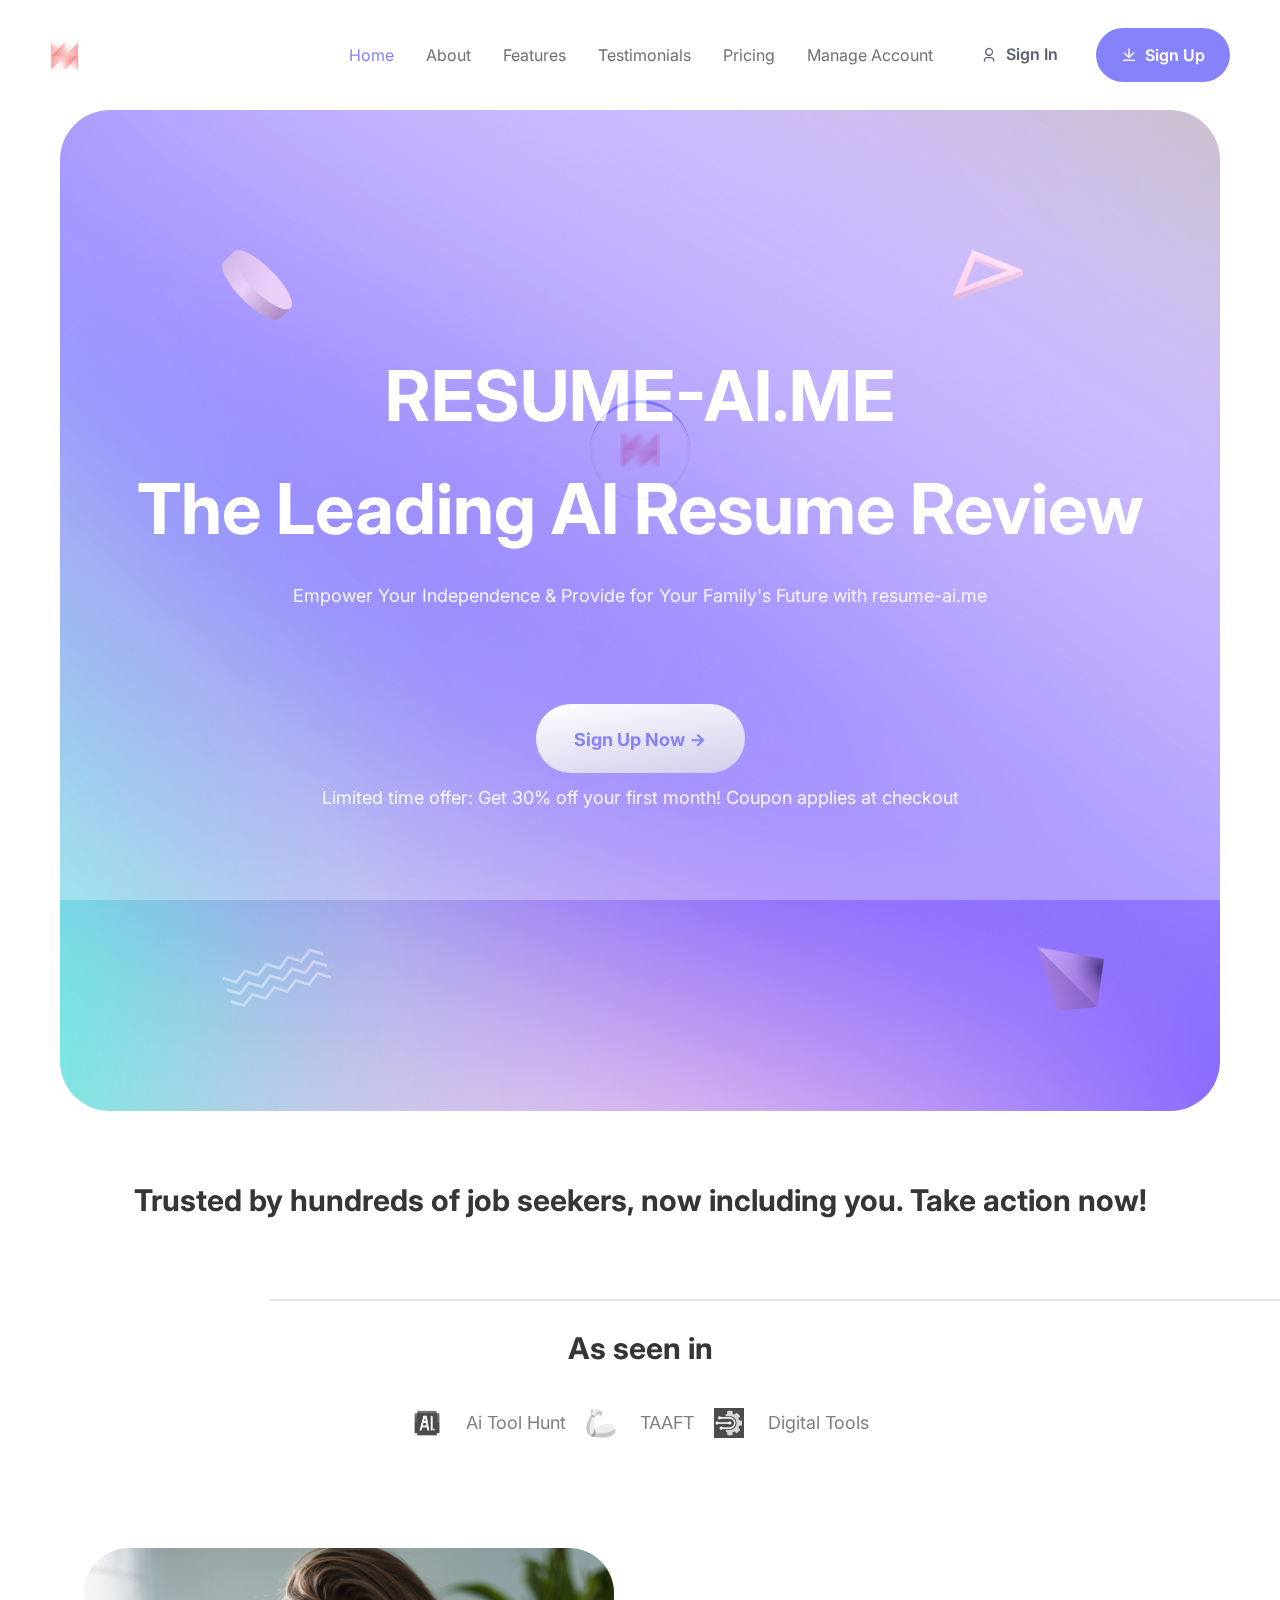
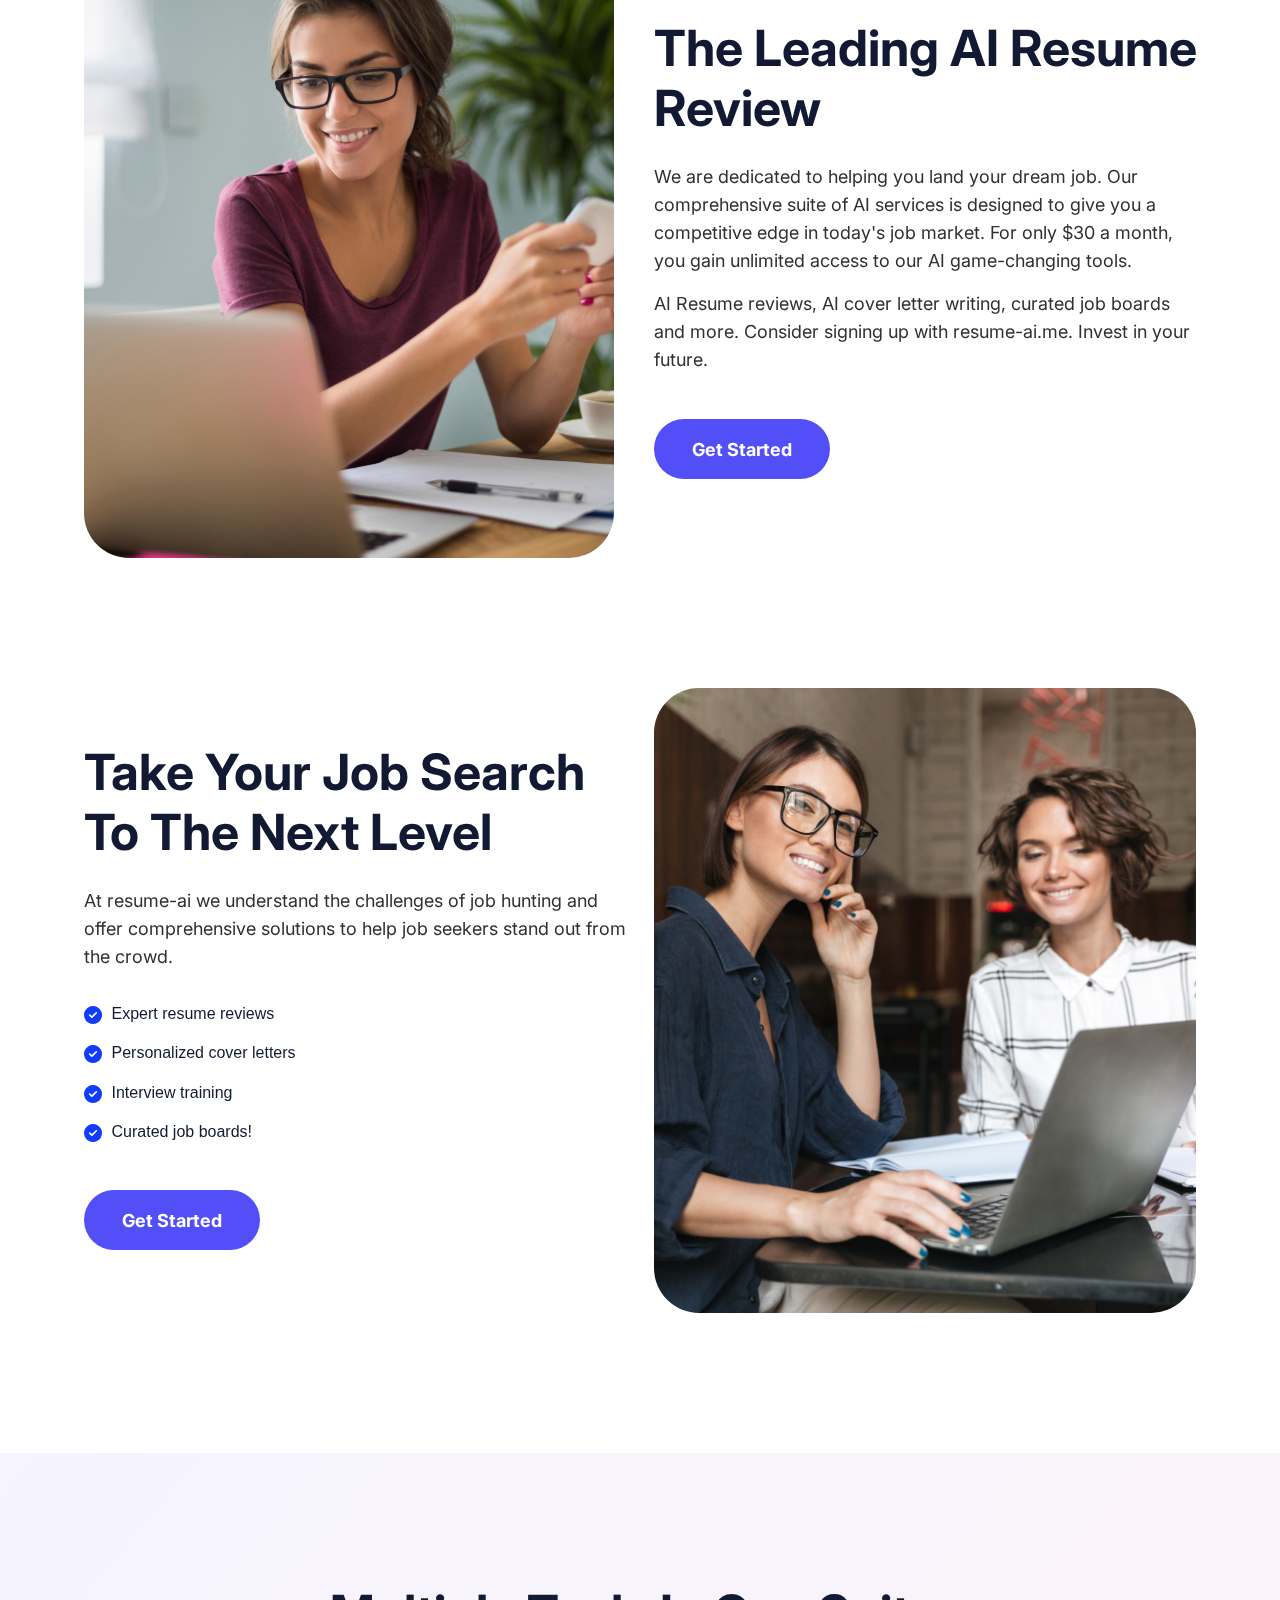
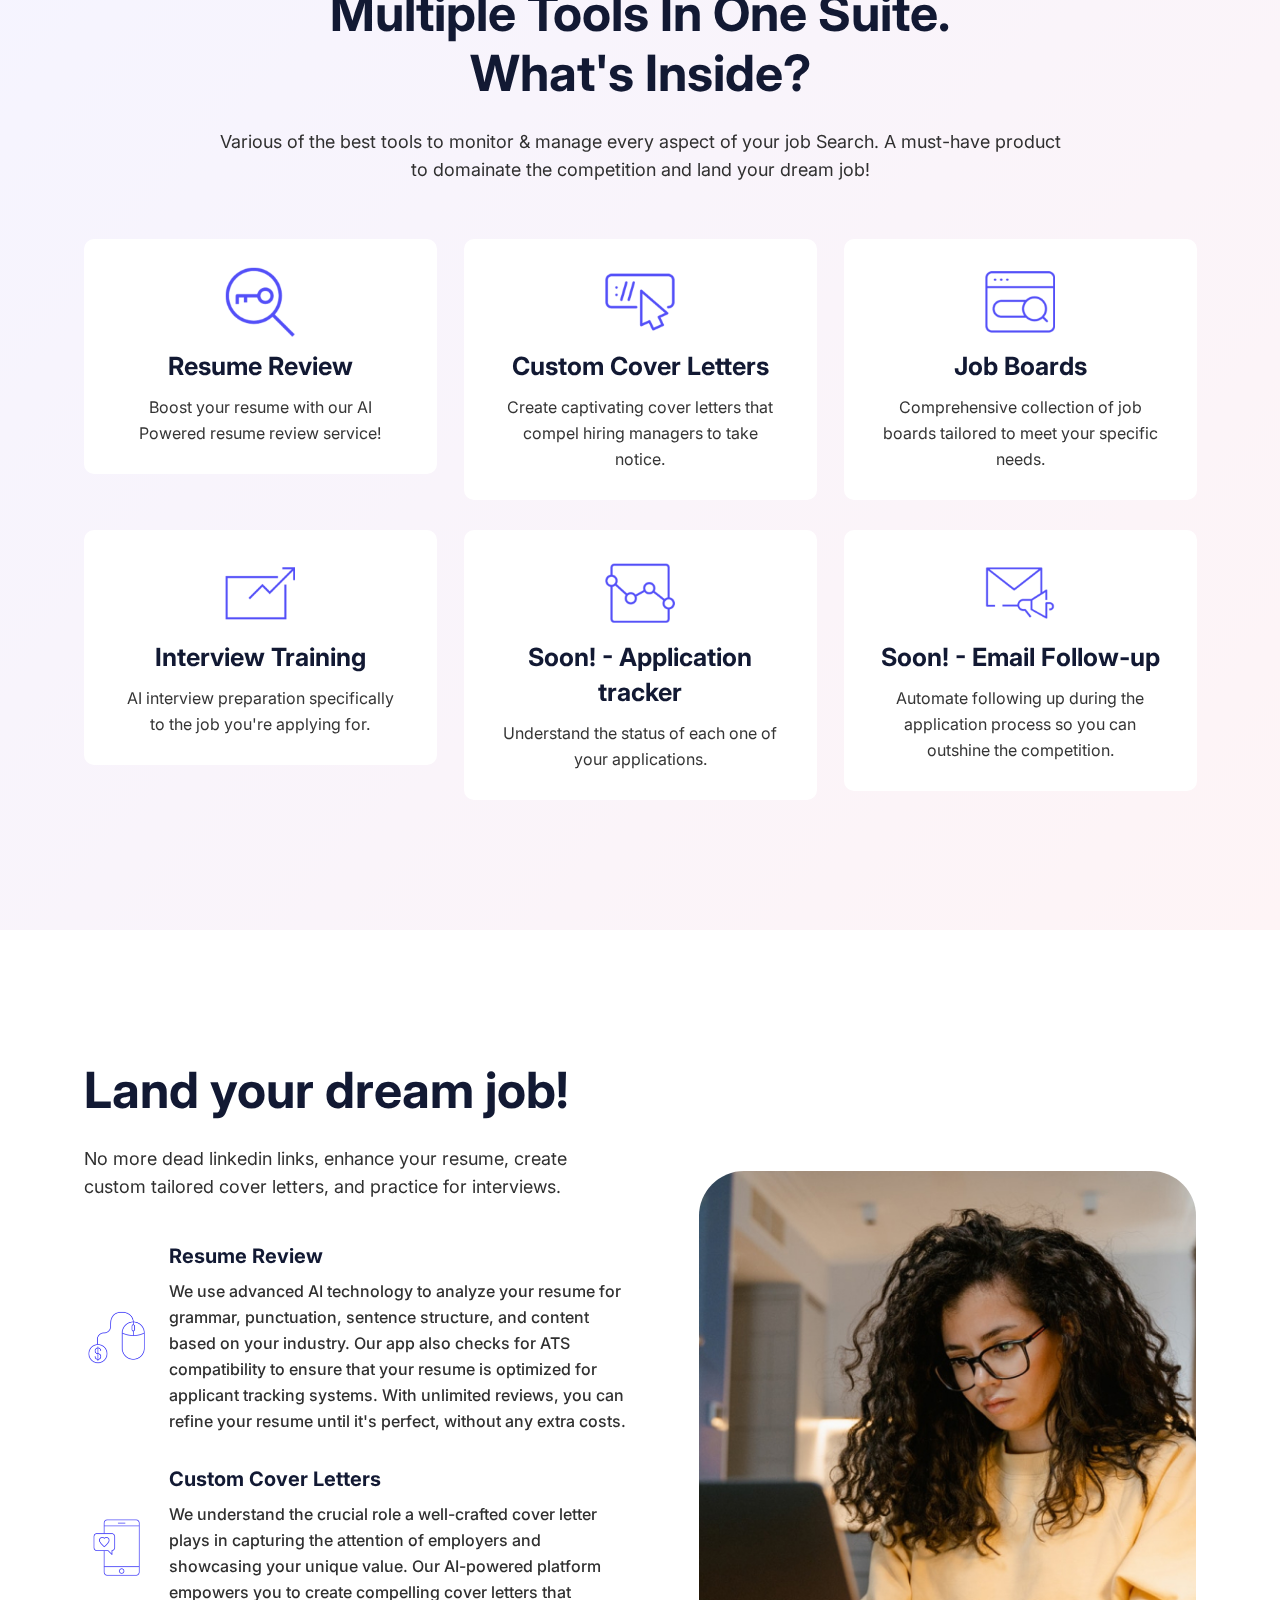
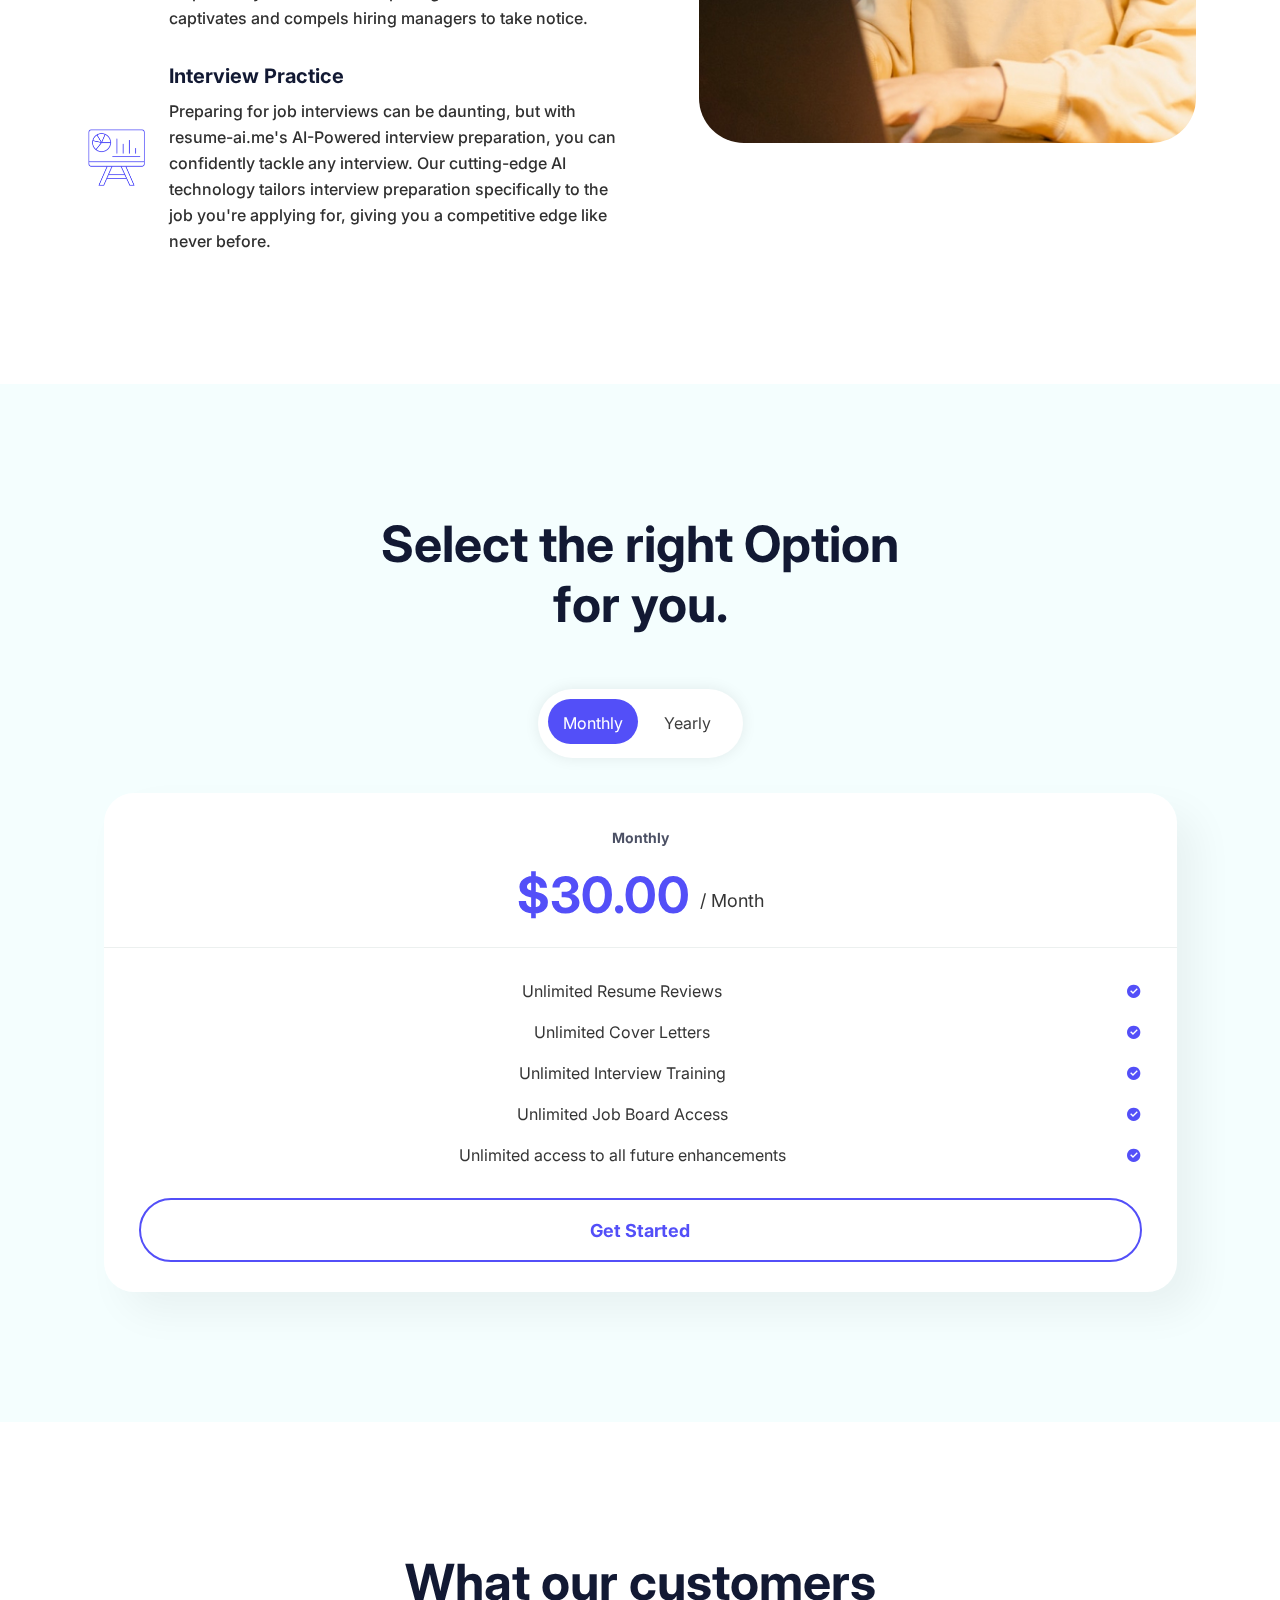
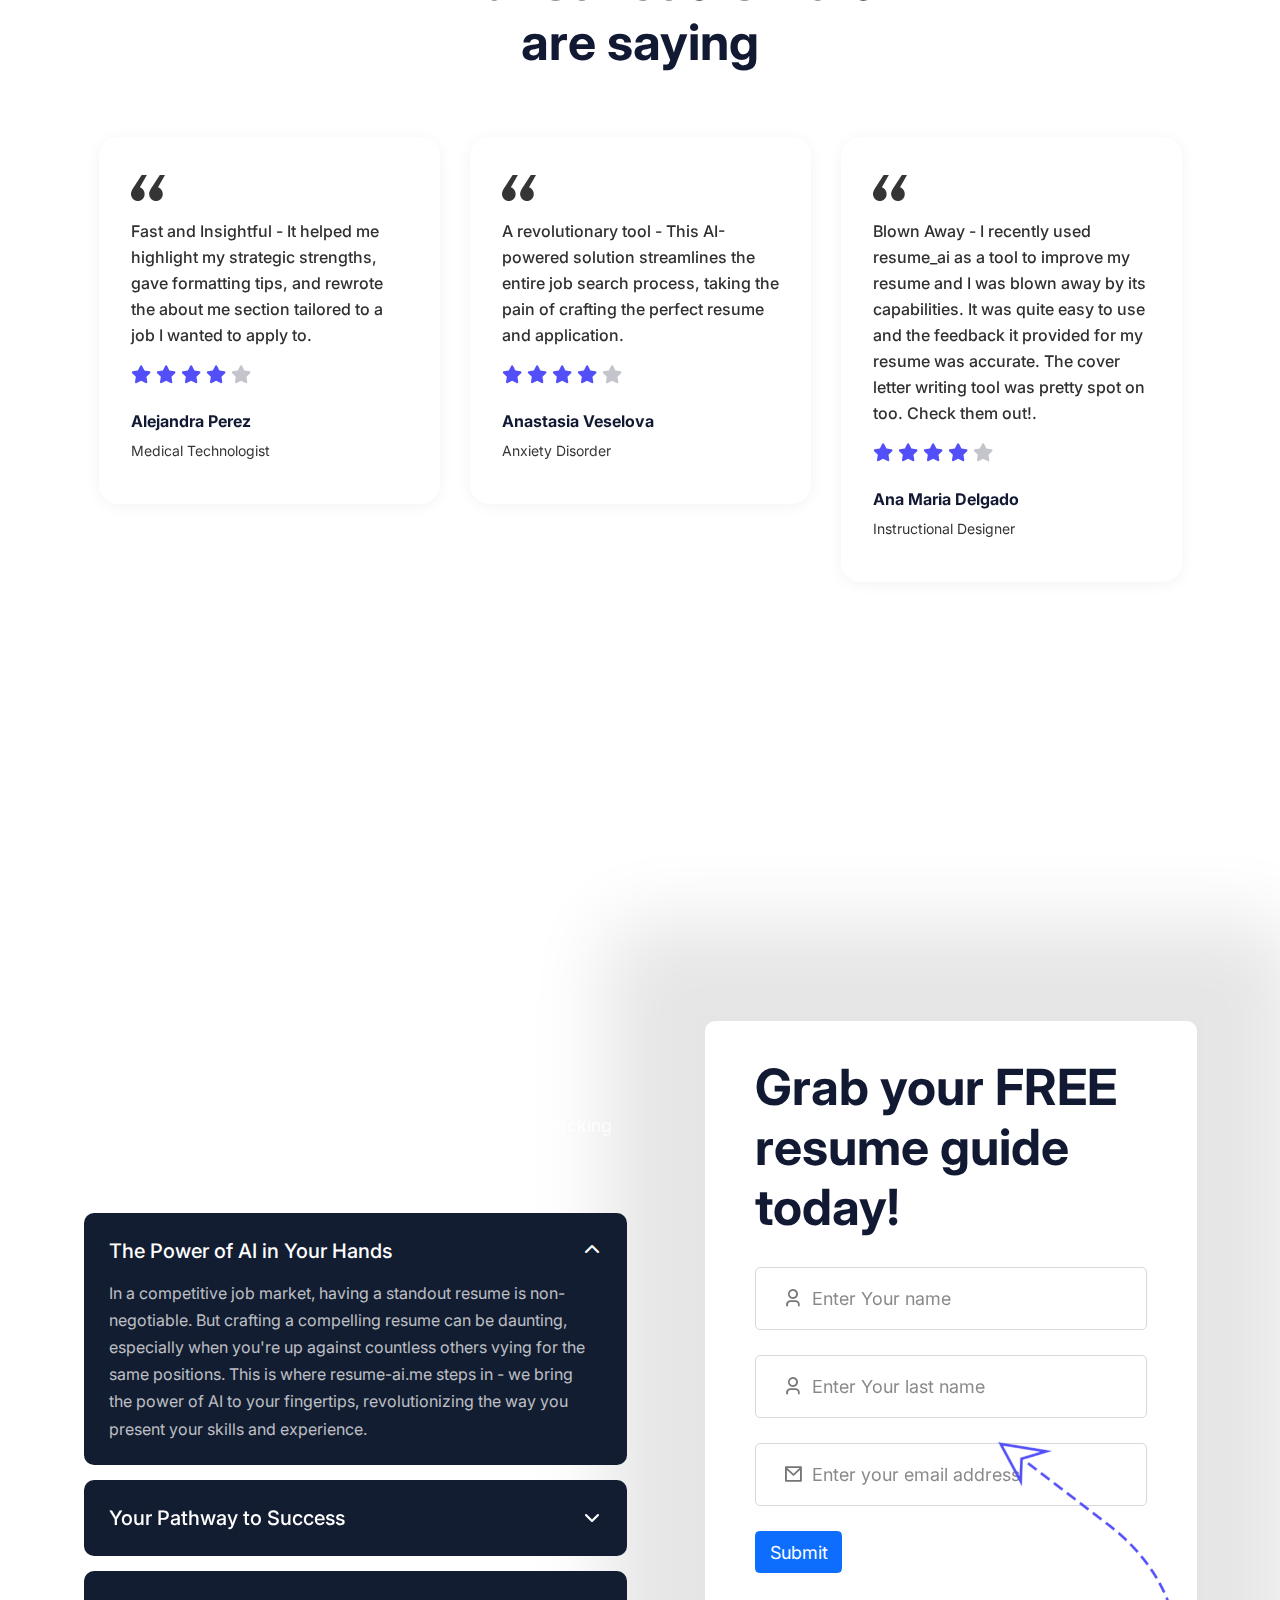
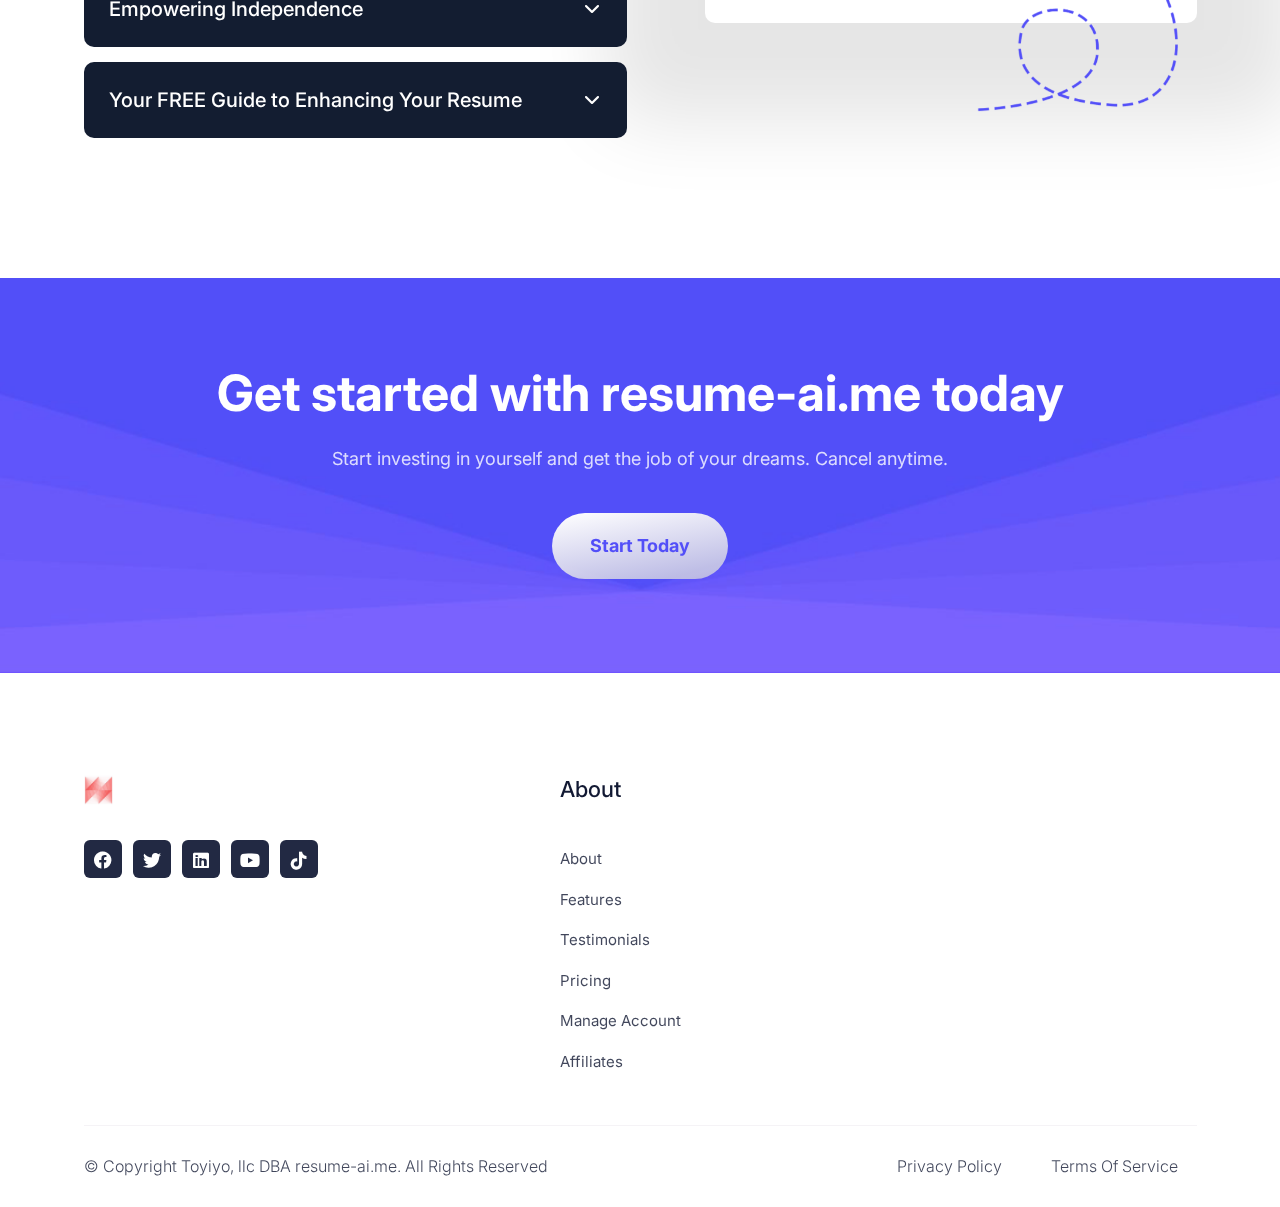
==== commit 03aabf2d: "feat: update promo links and add limited time offer description" ====
--- a/index.html
+++ b/index.html
@@ -351,6 +351,12 @@
                 <span class="btn-text">Sign Up Now</span>
                 <i class="ri-arrow-right-line"></i>
               </a>
+              <div class="description">
+                <p>
+                  Limited time offer: Get 30% off your first month! Coupon
+                  applies at checkout
+                </p>
+              </div>
             </div>
           </div>
         </div>
@@ -1206,7 +1212,12 @@
                 id="thankYouMessage"
                 aria-labelledby="thankYouMessage"
                 aria-hidden="true"
-                style="display: none; background-color: #f8f9fa; padding: 20px; border-radius: 5px;"
+                style="
+                  display: none;
+                  background-color: #f8f9fa;
+                  padding: 20px;
+                  border-radius: 5px;
+                "
               >
                 <div class="thank-you-pop">
                   <h1>Thank You!</h1>
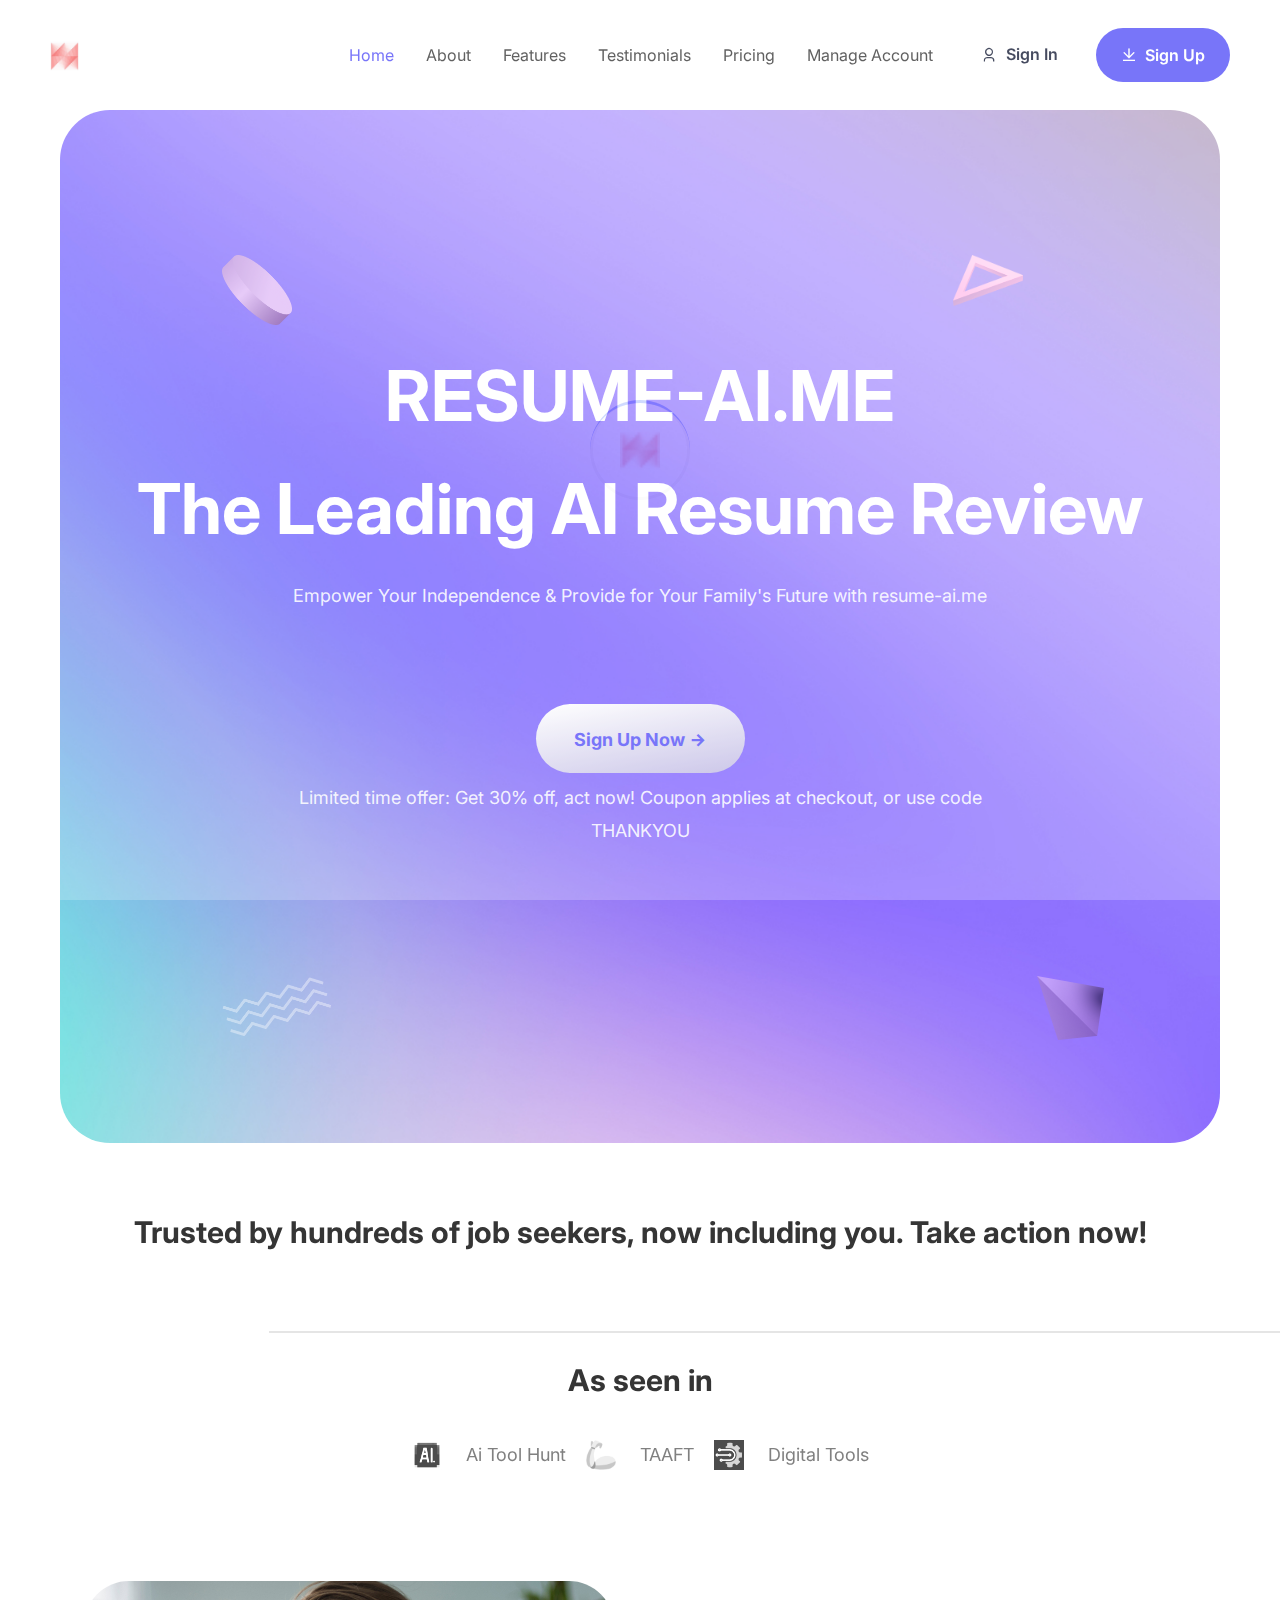
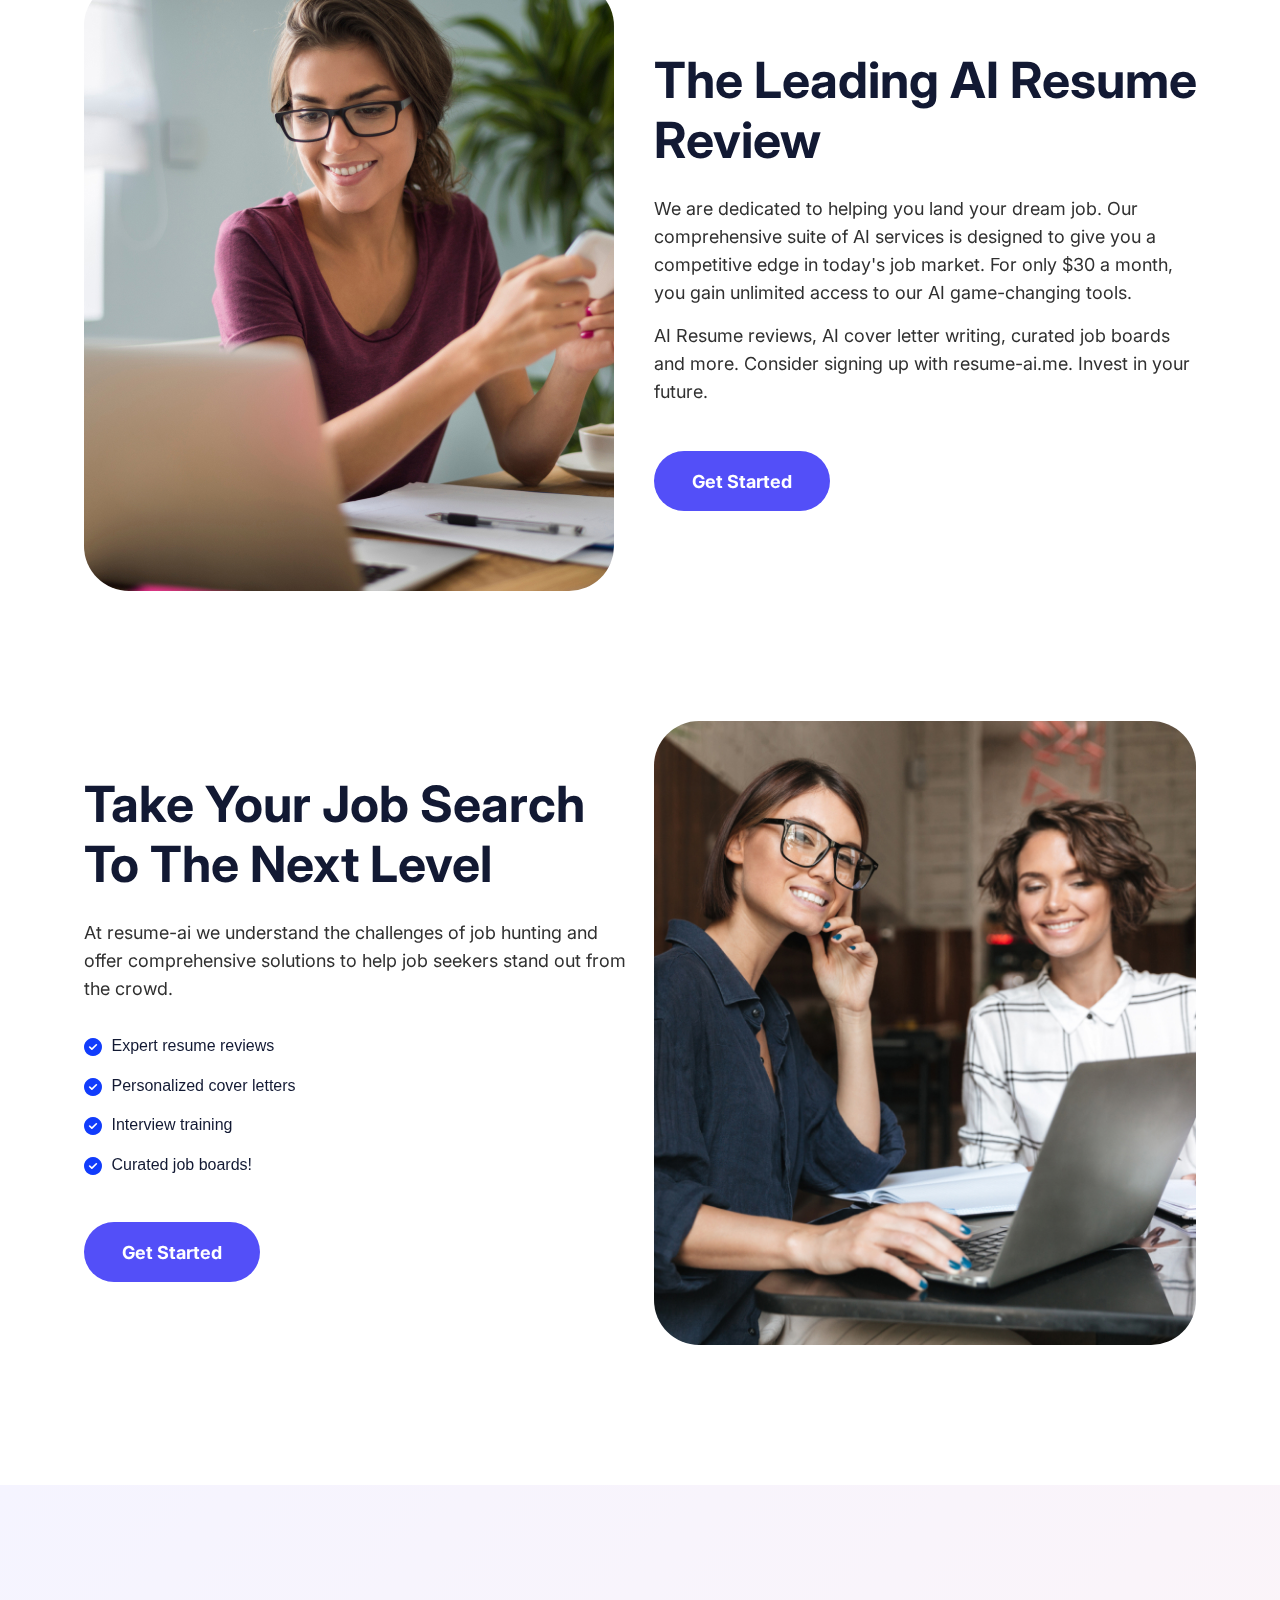
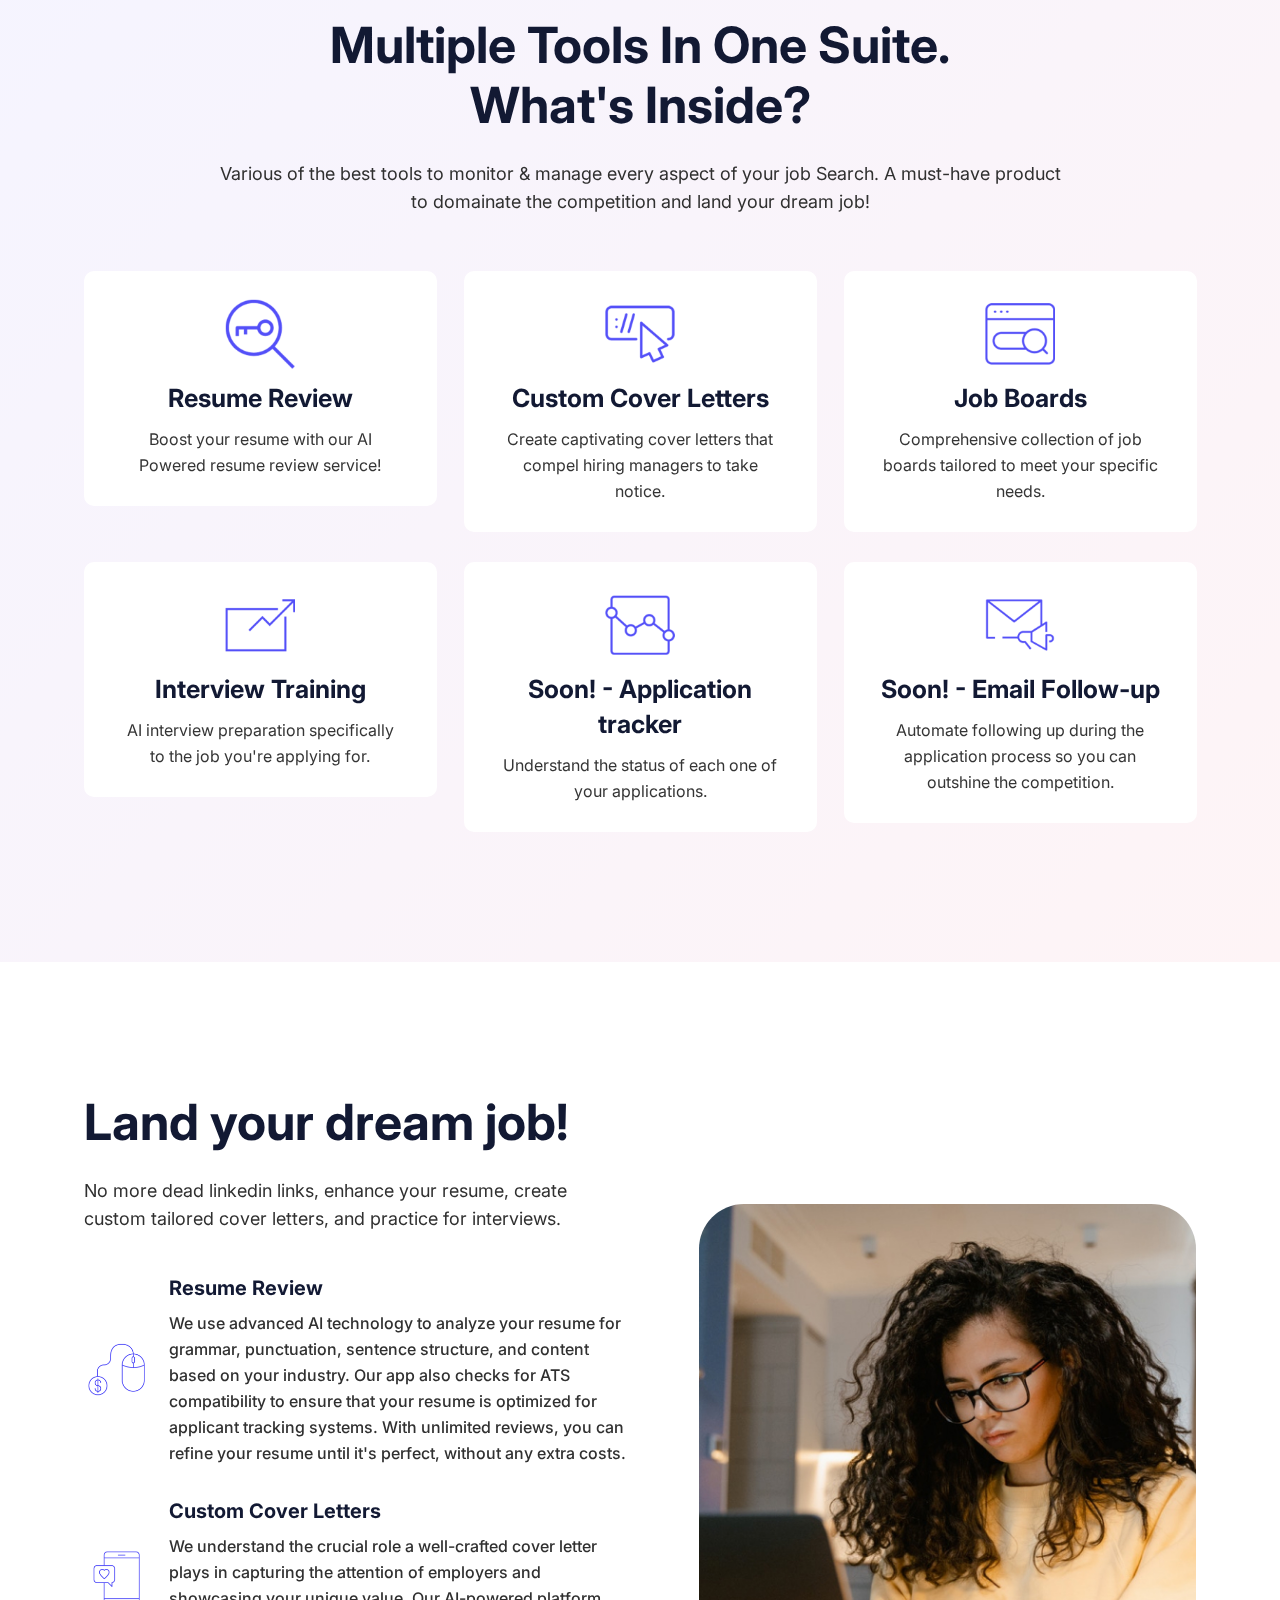
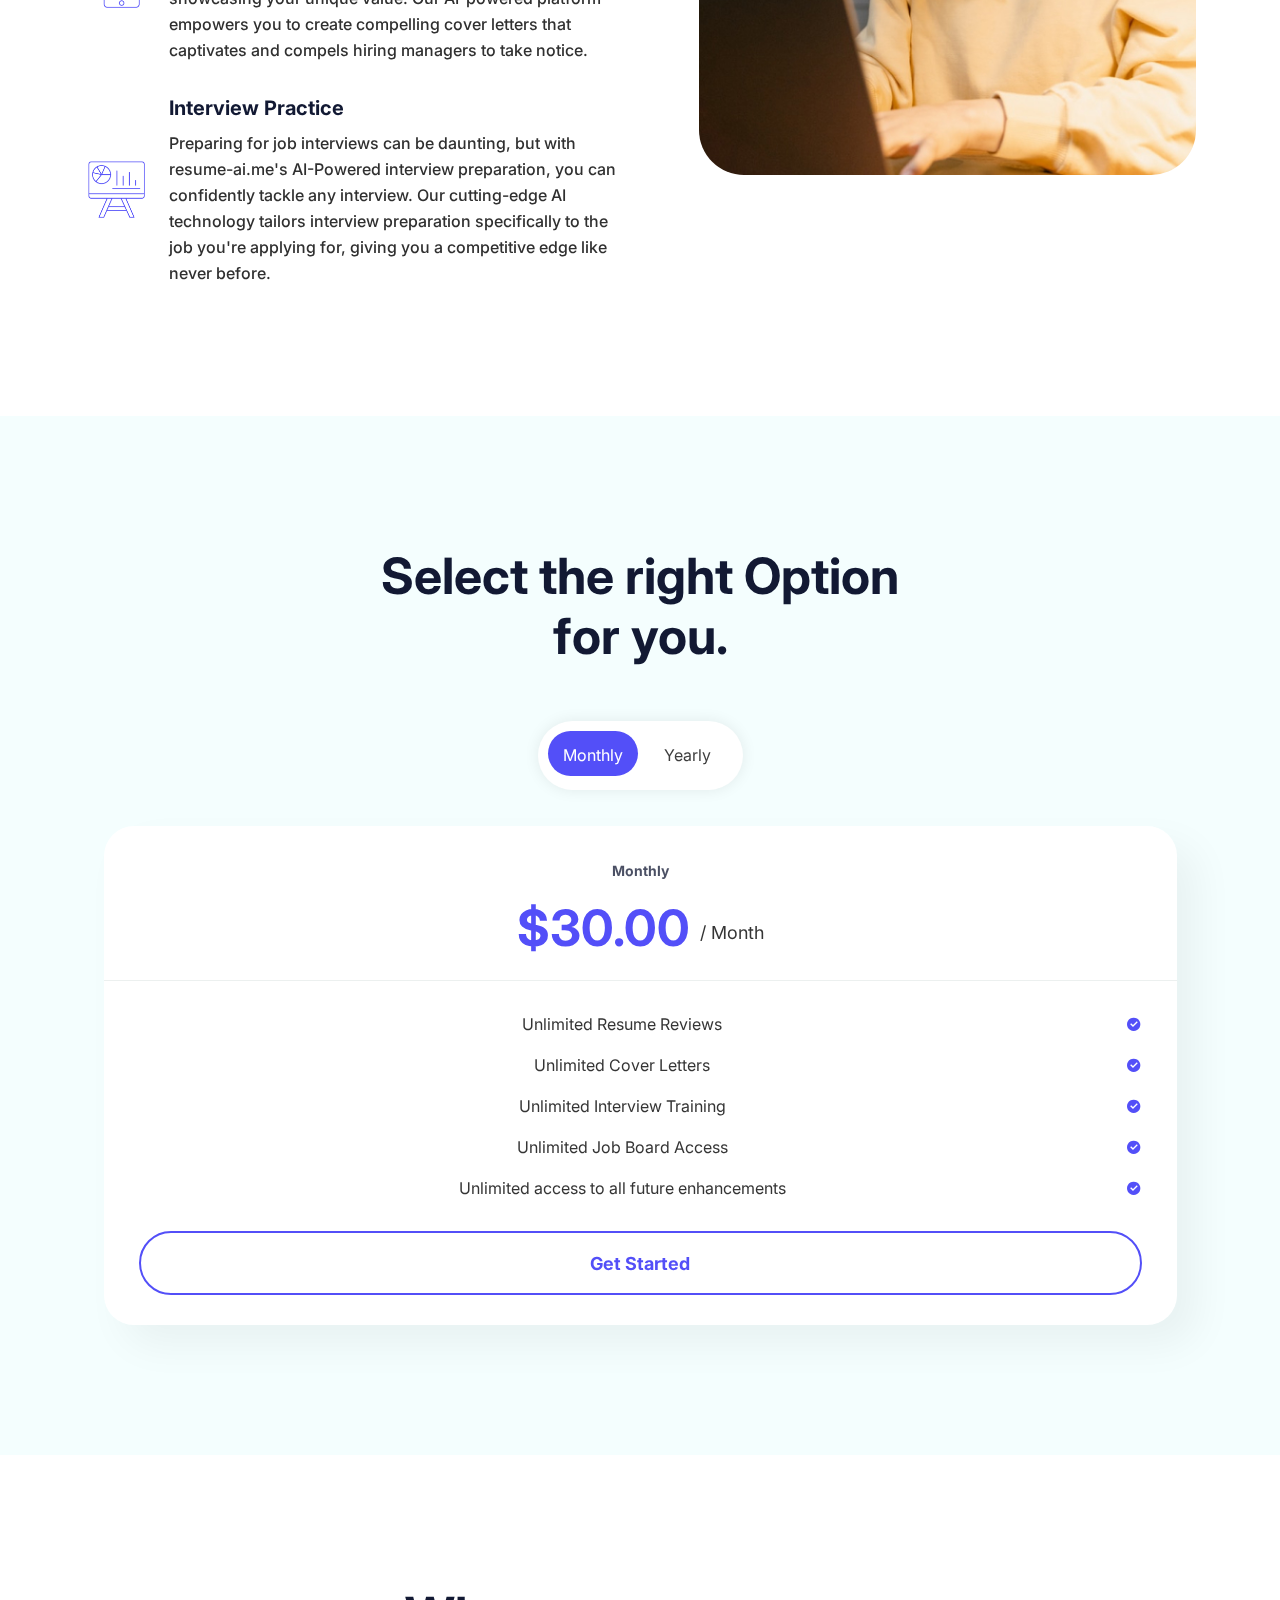
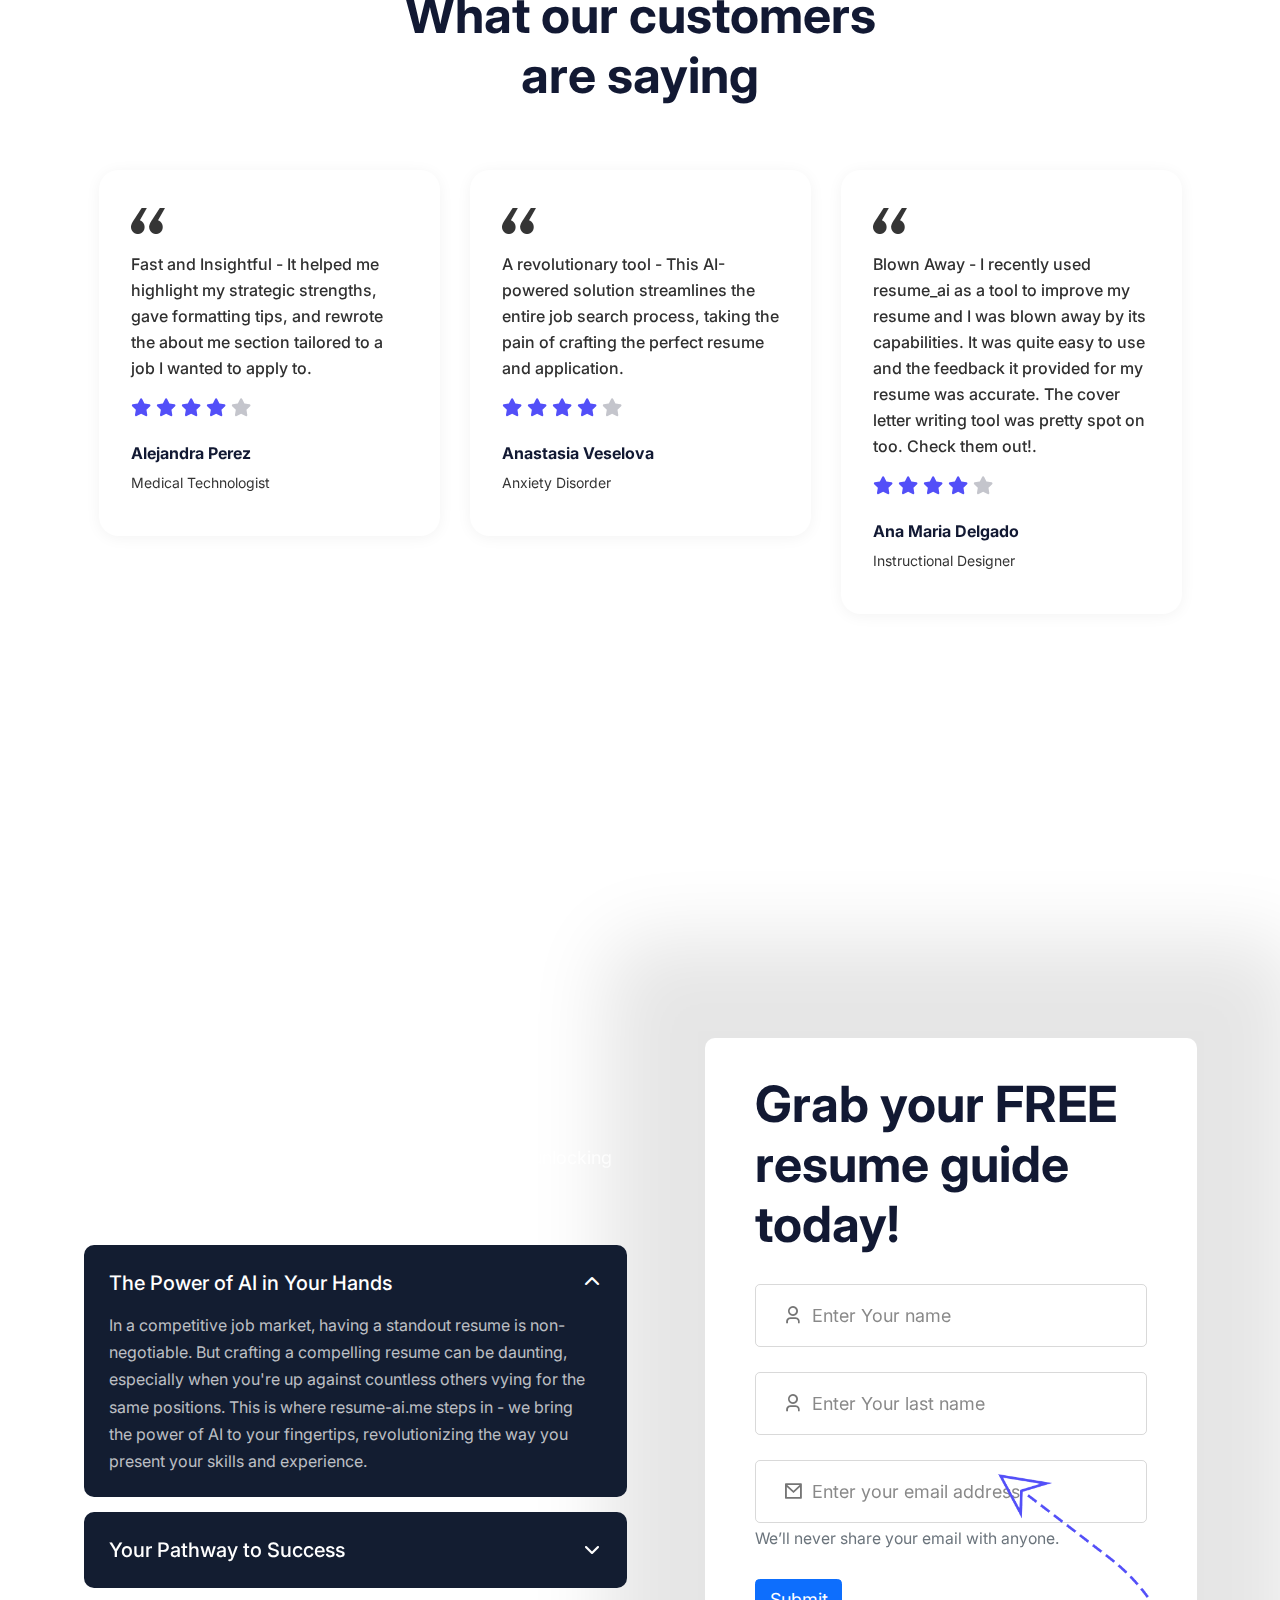
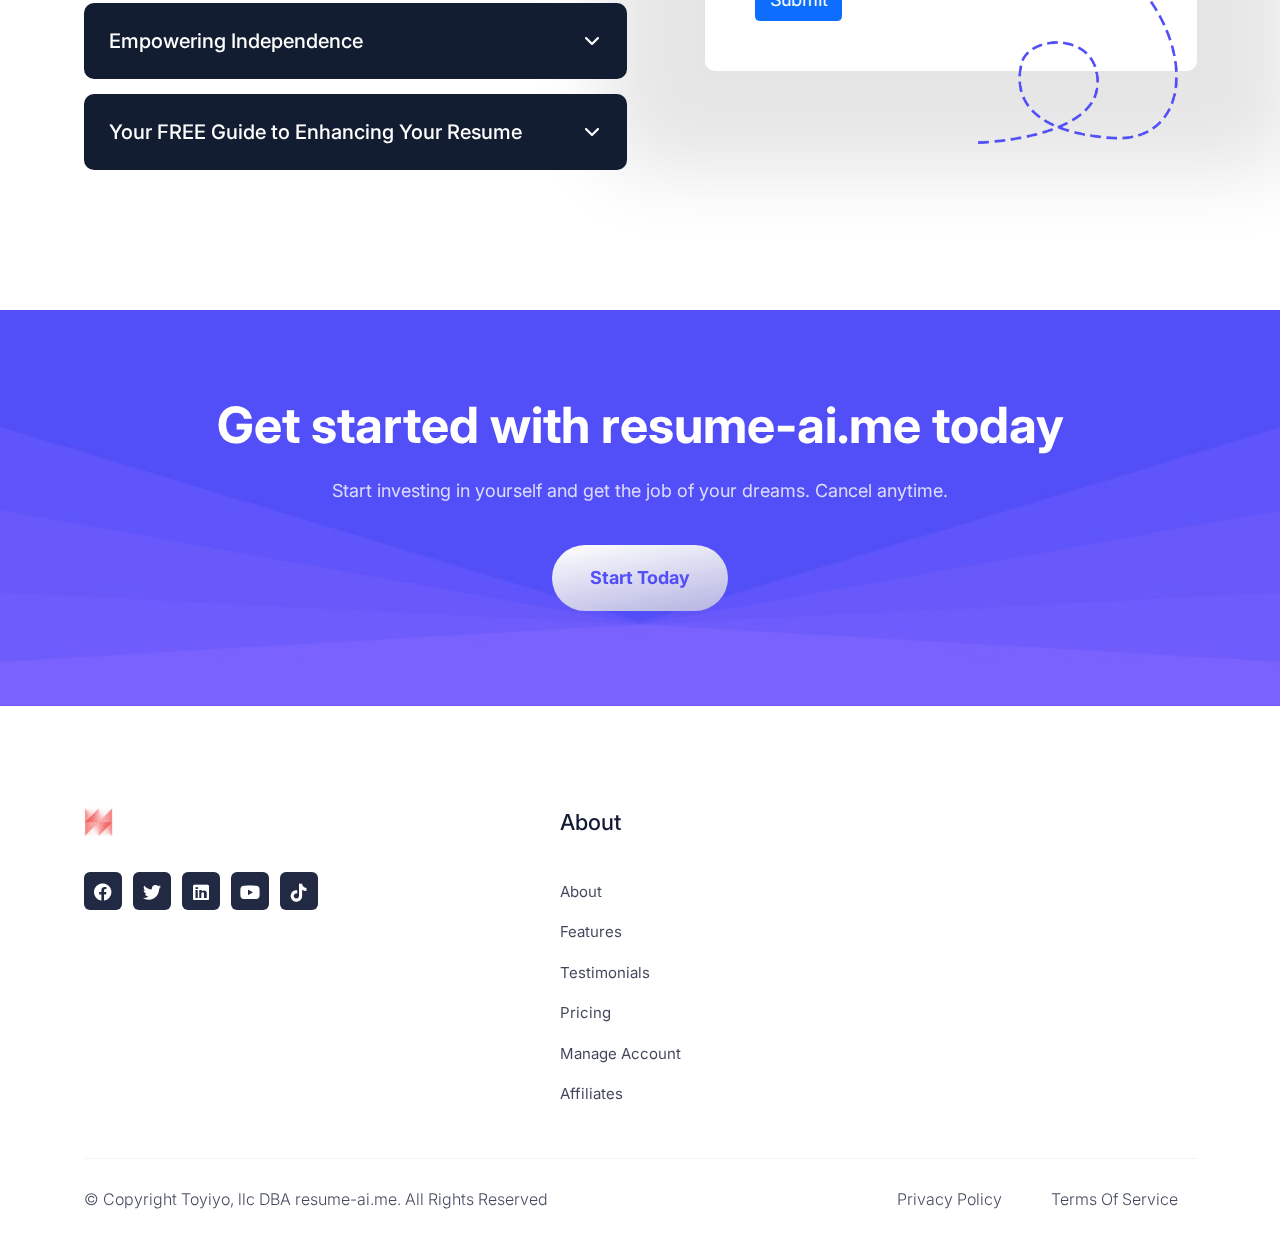
==== commit a9450bf3: "feat: update limited time offer description and add email help text" ====
--- a/index.html
+++ b/index.html
@@ -353,8 +353,8 @@
               </a>
               <div class="description">
                 <p>
-                  Limited time offer: Get 30% off your first month! Coupon
-                  applies at checkout
+                  Limited time offer: Get 30% off, act now! Coupon
+                  applies at checkout, or use code THANKYOU
                 </p>
               </div>
             </div>
@@ -1193,6 +1193,7 @@
                           name="email"
                           placeholder="Enter your email address"
                         />
+                        <small id="emailHelp" class="form-text text-muted">We’ll never share your email with anyone.</small>
                         <div id="email-error" class="error-message"></div>
                       </div>
                     </div>
@@ -1223,7 +1224,7 @@
                   <h1>Thank You!</h1>
                   <p>
                     Your Free PDF will arrive soon, as a thank you, here is a
-                    coupon code to get you 30% off on your first month
+                    coupon code to get you 30% off on your subscription
                   </p>
                   <a href="#">
                     <h3 class="cupon-pop">CODE: <span>THANKYOU</span></h3>
